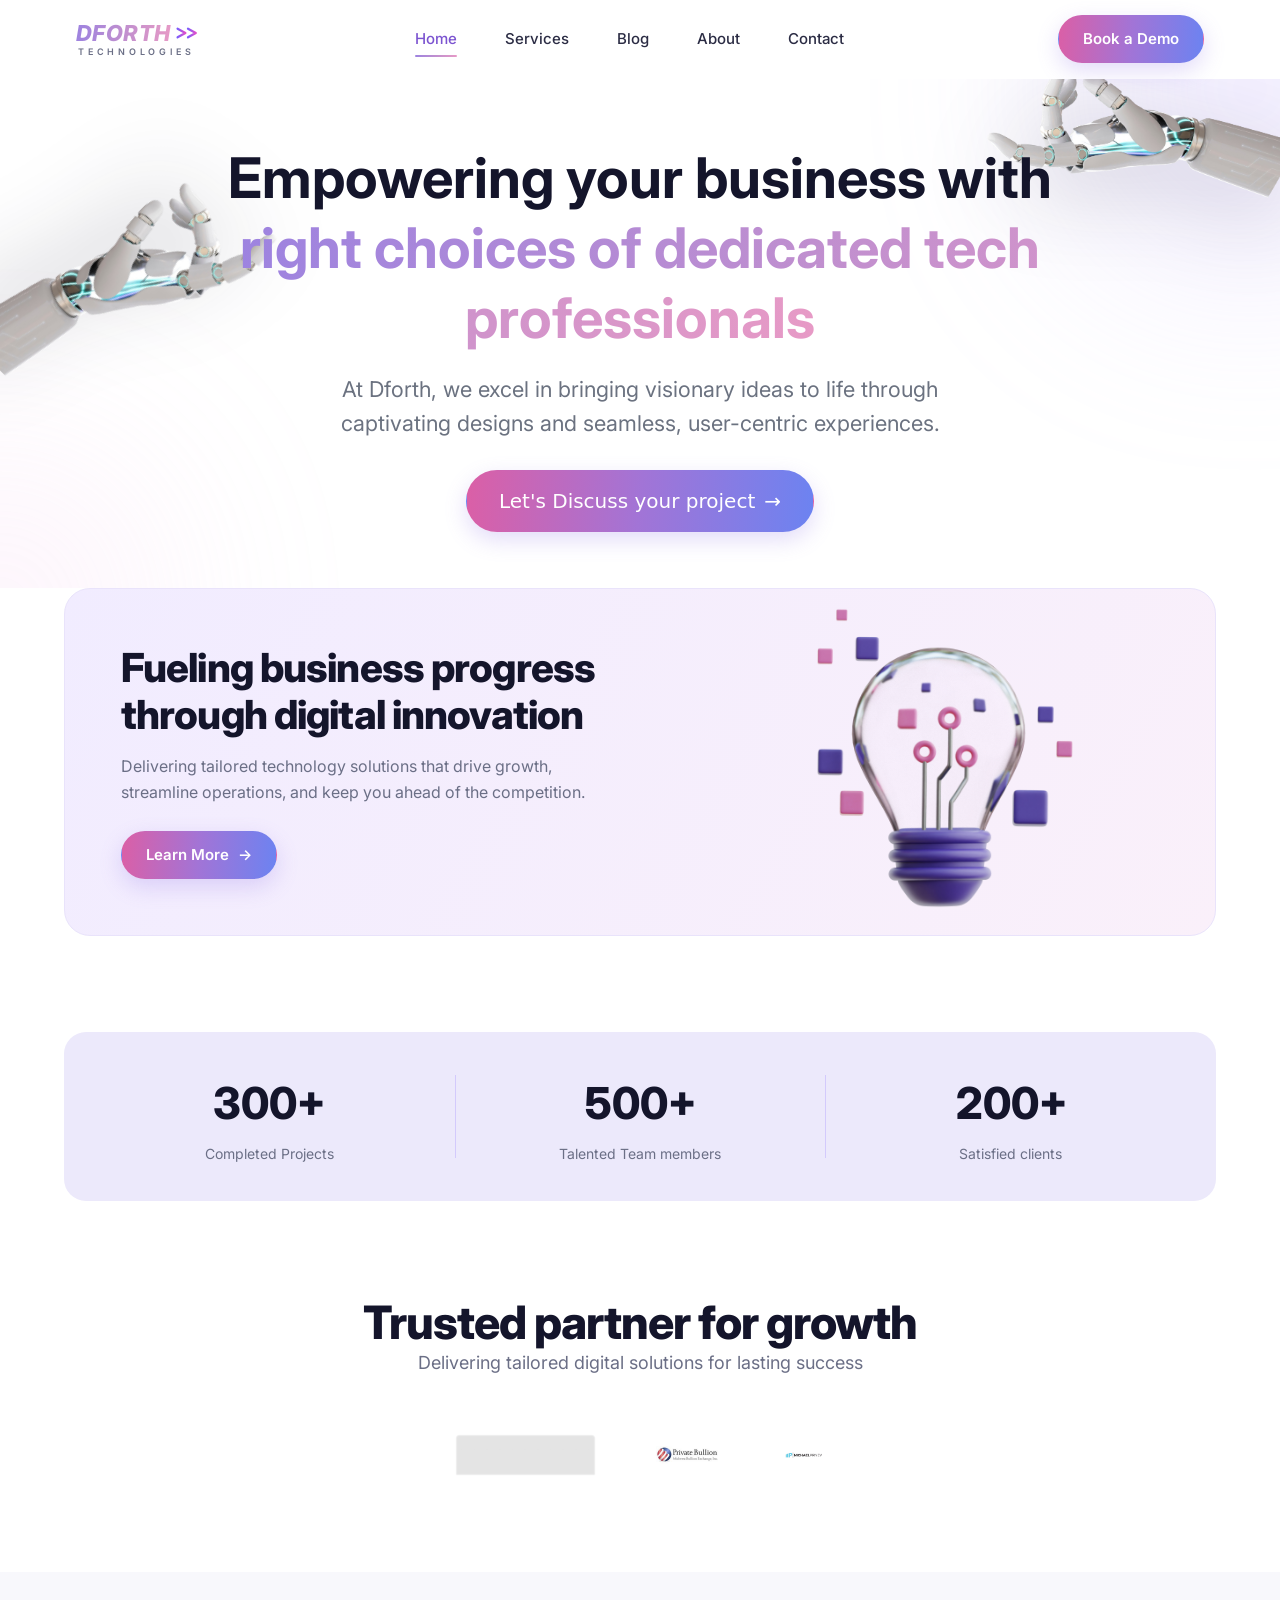
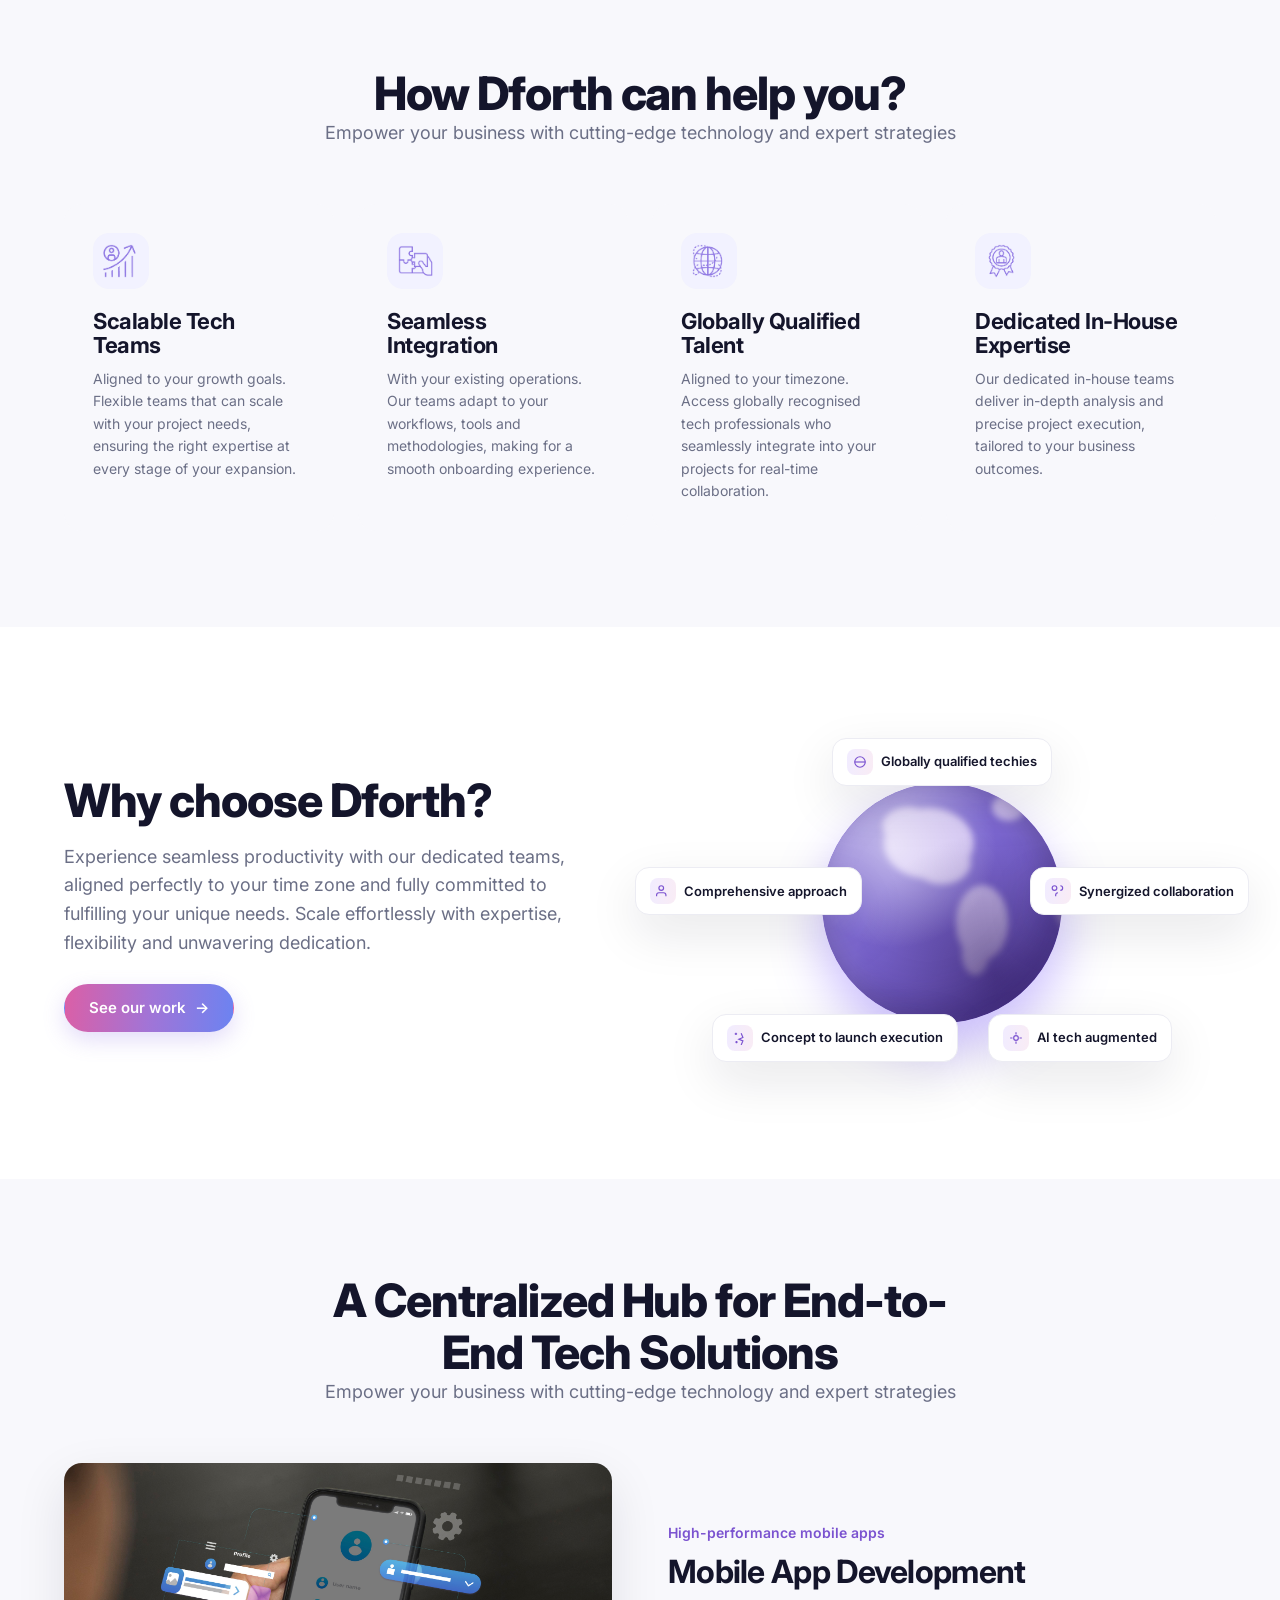
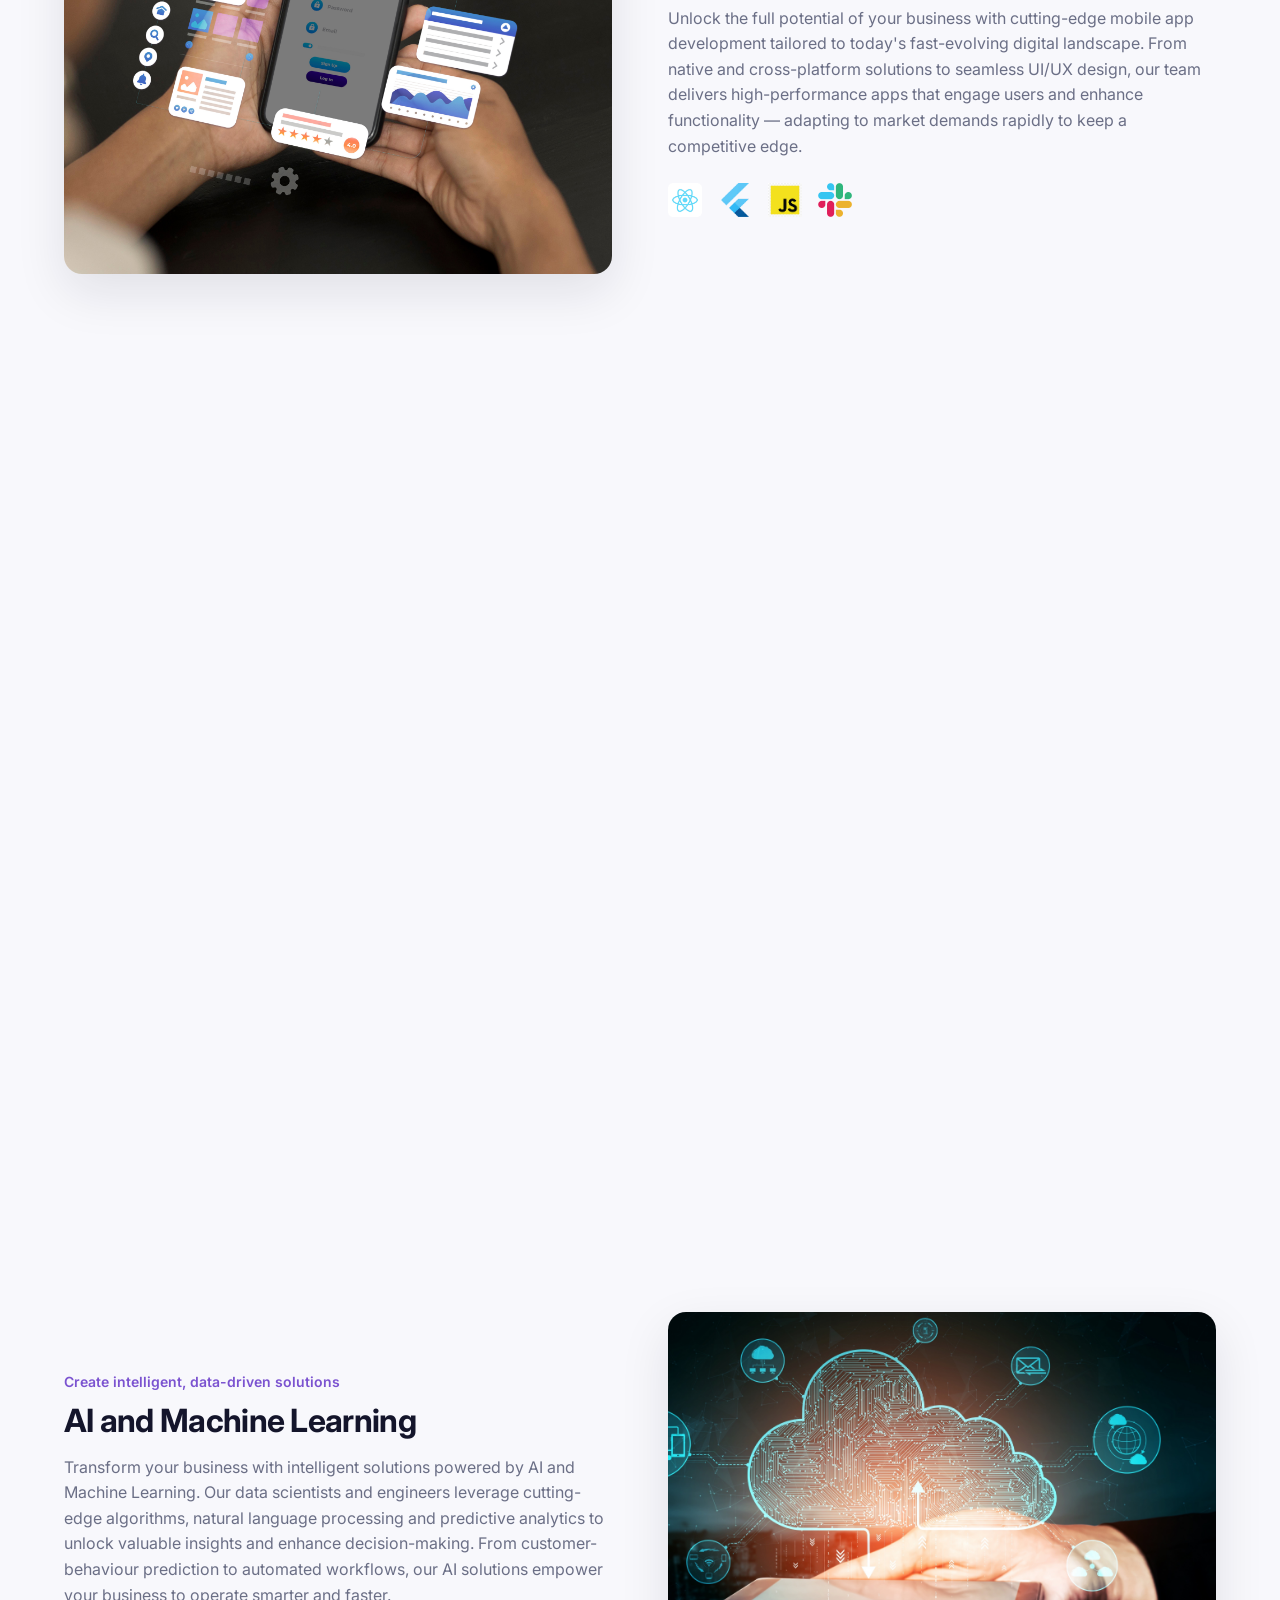
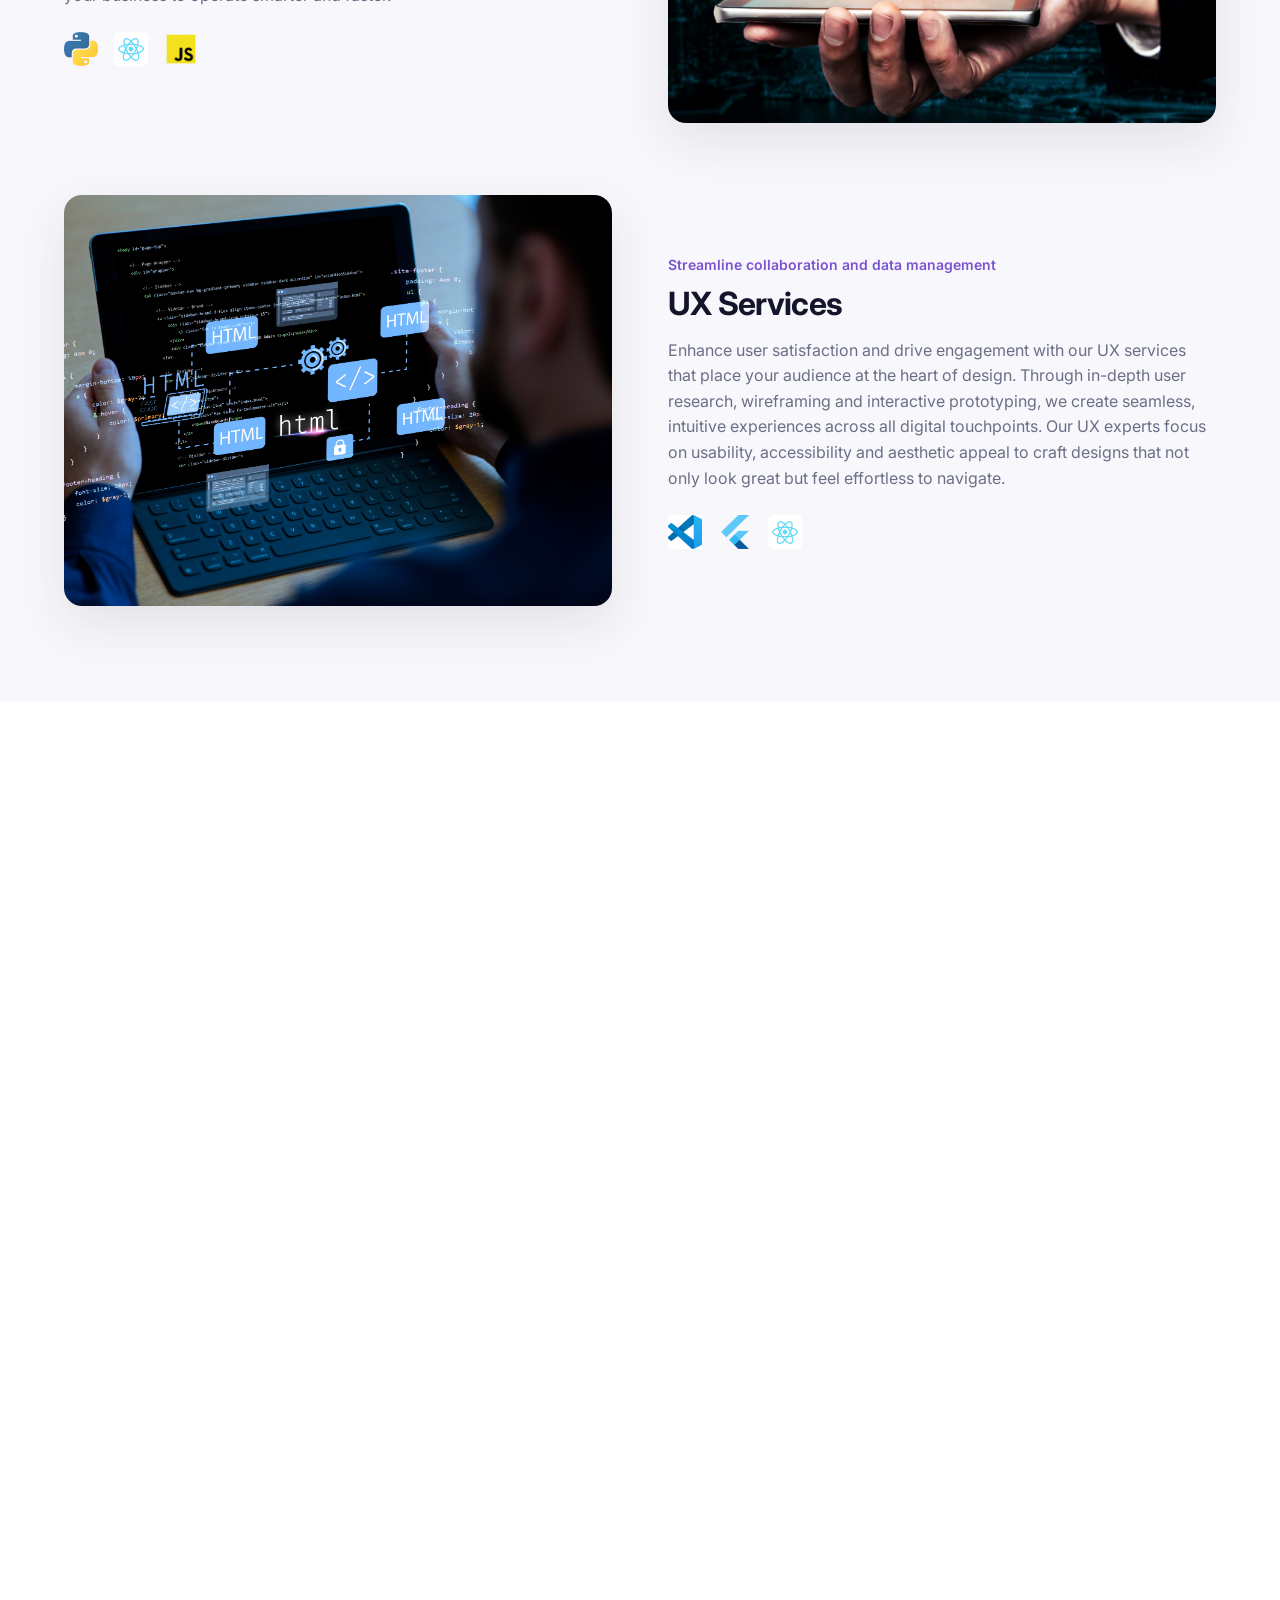
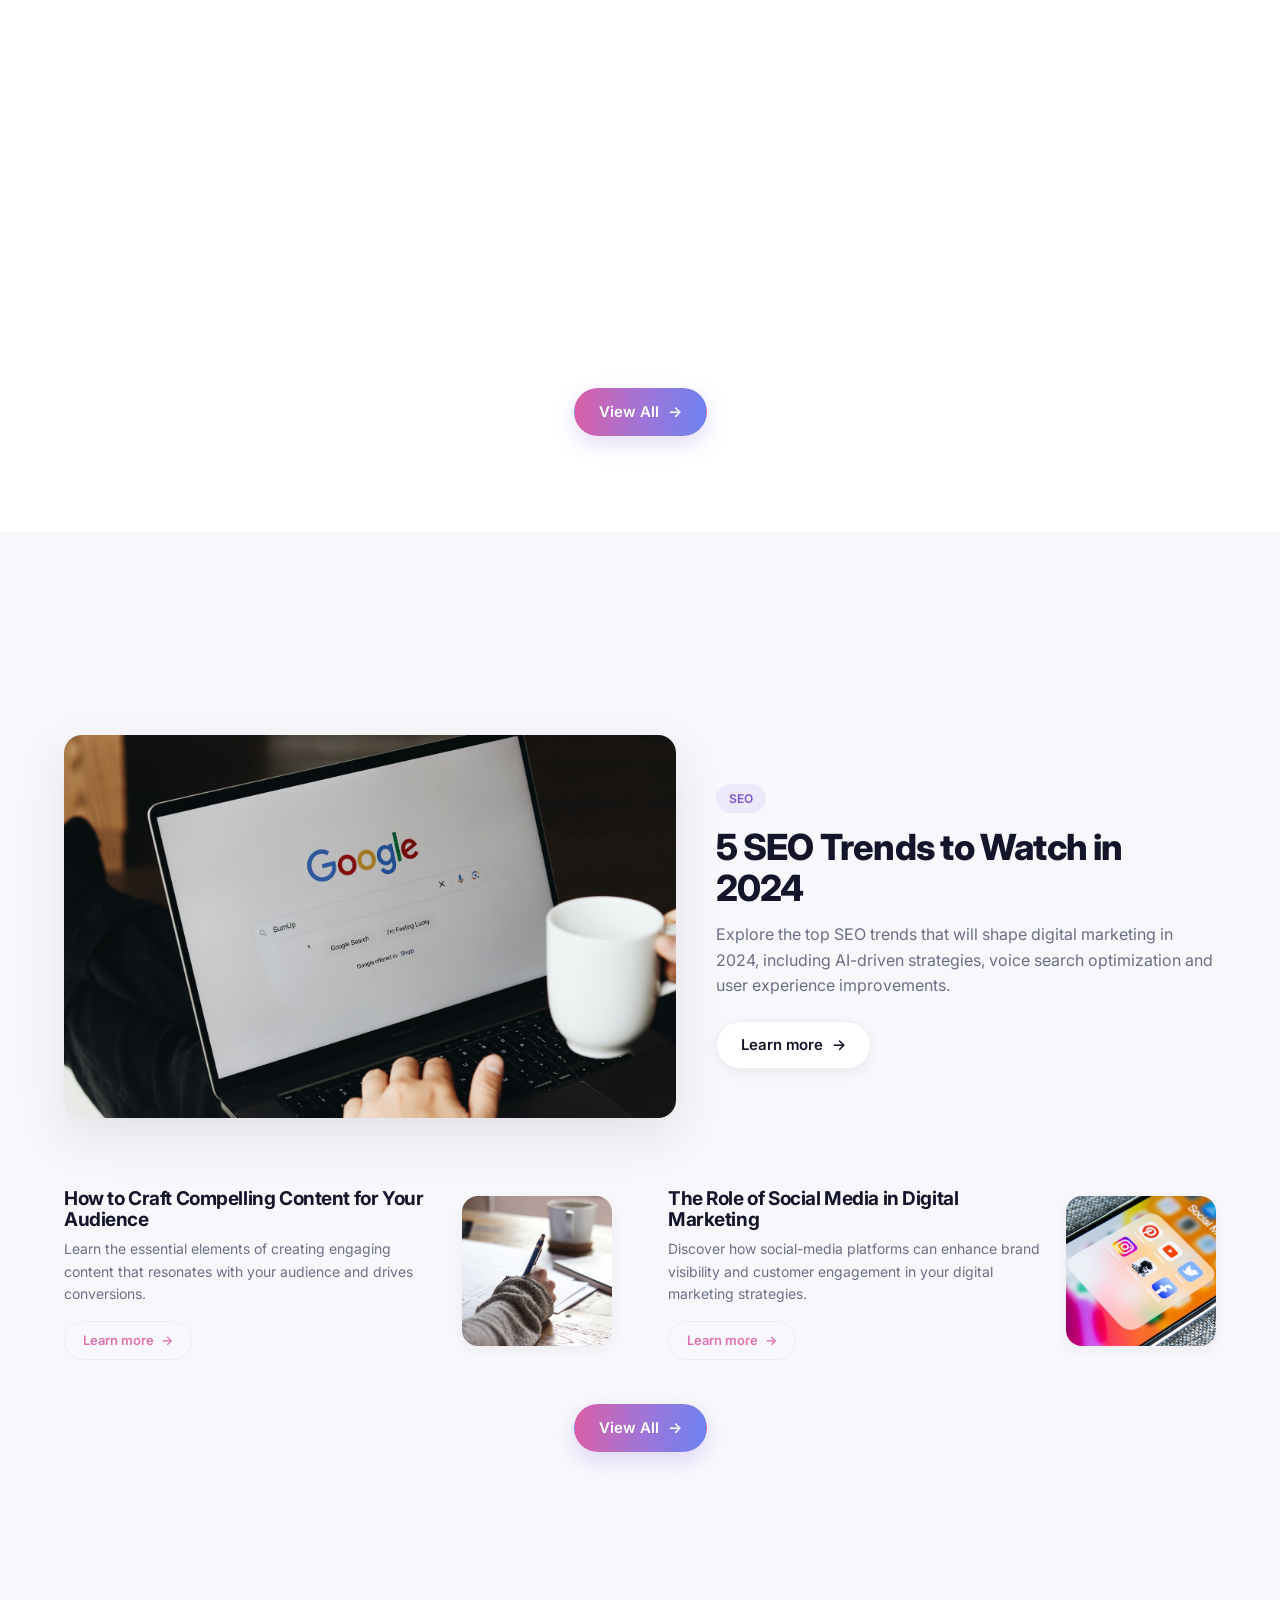
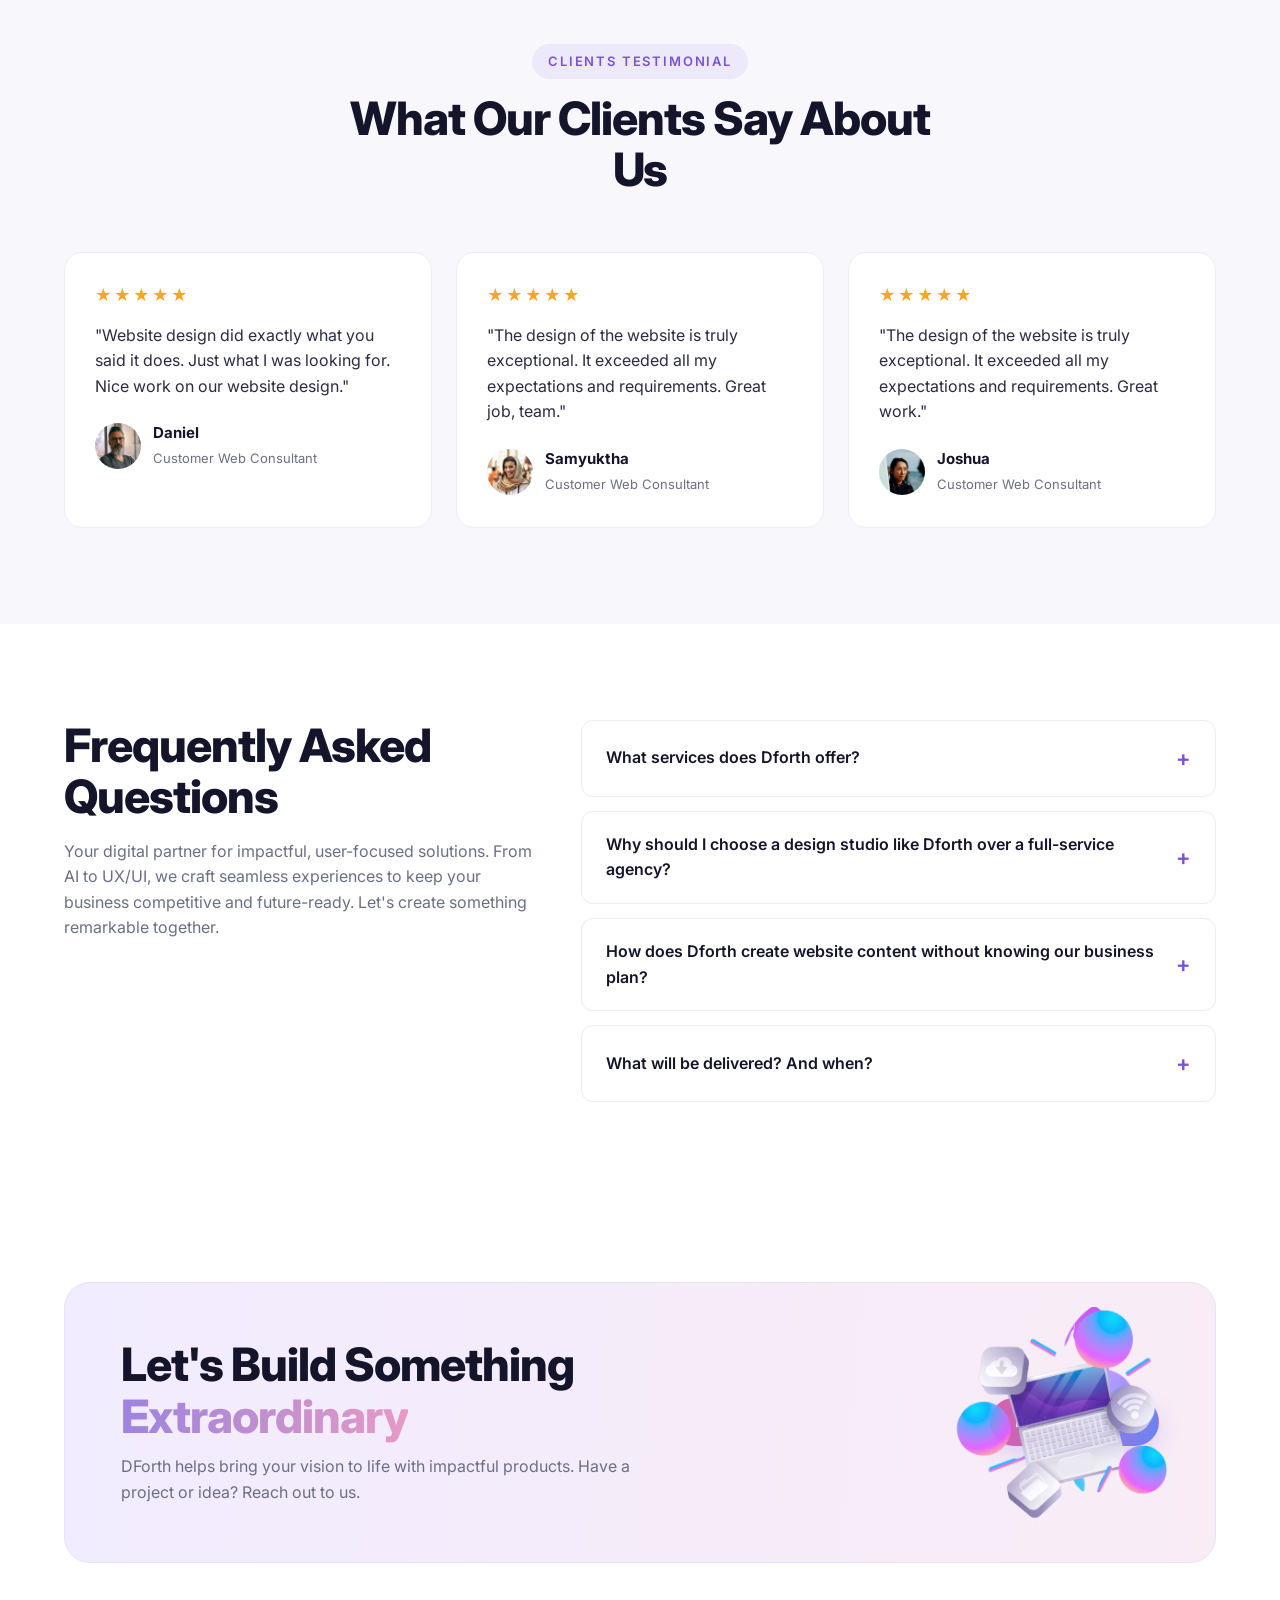
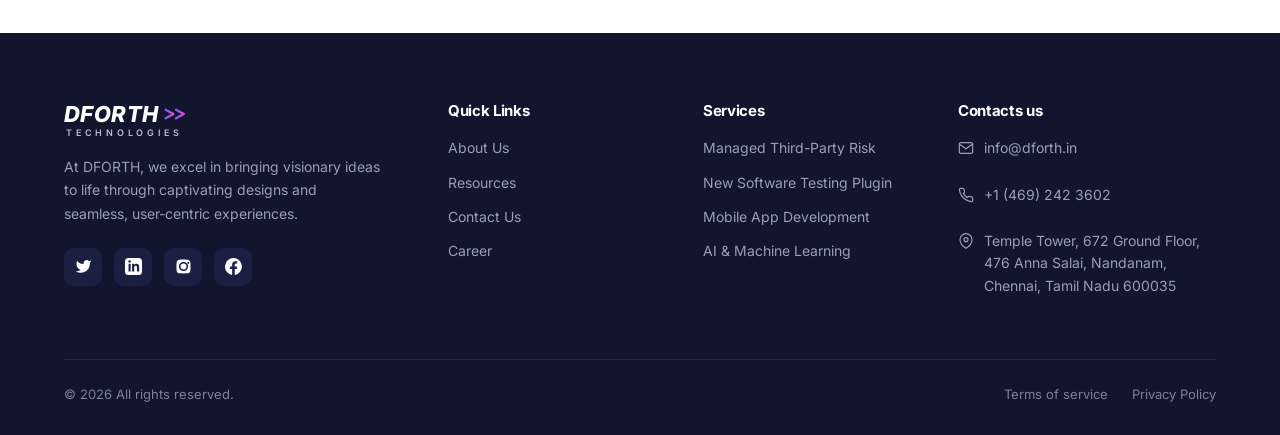
==== index.html @ a875fde3 "Add DForth marketing site (home, services, blog, blog detail, about, contact) Co-Authored-By: Claude" ====
<!DOCTYPE html>
<html lang="en">
<head>
  <meta charset="UTF-8" />
  <meta name="viewport" content="width=device-width, initial-scale=1.0" />
  <title>DFORTH Technologies — Dedicated Tech Professionals for Your Business</title>
  <meta name="description" content="DFORTH Technologies empowers your business with the right choices of dedicated tech professionals — scalable teams, mobile & web development, DevOps, AI/ML and UX services." />
  <link rel="preconnect" href="https://fonts.googleapis.com" />
  <link rel="preconnect" href="https://fonts.gstatic.com" crossorigin />
  <link href="https://fonts.googleapis.com/css2?family=Inter:ital,wght@0,400;0,500;0,600;0,700;0,800;0,900;1,700;1,800&display=swap" rel="stylesheet" />
  <link rel="stylesheet" href="assets/css/styles.css" />
</head>
<body>

  <!-- ===== NAV ===== -->
  <header class="nav">
    <div class="container nav__inner">
      <a href="index.html" class="logo logo--dark" aria-label="DFORTH Technologies home">
        <span class="logo__main"><span class="grad-text">DFORTH</span>
          <span class="logo__chev"><svg viewBox="0 0 30 16" fill="none" aria-hidden="true">
            <defs><linearGradient id="lgN" x1="0" y1="0" x2="1" y2="0"><stop offset="0" stop-color="#7c5cfc"/><stop offset="1" stop-color="#e14eca"/></linearGradient></defs>
            <path d="M3 3 L12 8 L3 13" stroke="url(#lgN)" stroke-width="2.6" stroke-linecap="round" stroke-linejoin="round"/>
            <path d="M15 3 L24 8 L15 13" stroke="url(#lgN)" stroke-width="2.6" stroke-linecap="round" stroke-linejoin="round"/>
          </svg></span>
        </span>
        <span class="logo__sub">Technologies</span>
      </a>
      <nav class="nav__links">
        <a href="index.html" class="active">Home</a>
        <a href="services.html">Services</a>
        <a href="blog.html">Blog</a>
        <a href="about.html">About</a>
        <a href="contact.html">Contact</a>
        <a href="contact.html" class="btn btn--grad">Book a Demo</a>
      </nav>
      <div class="nav__cta">
        <a href="contact.html" class="btn btn--grad">Book a Demo</a>
        <button class="nav__burger" aria-label="Toggle menu"><span></span></button>
      </div>
    </div>
  </header>

  <!-- ===== HERO ===== -->
  <section class="hero hero--center">
    <div class="hero__bg"><span class="hero__blob hero__blob--1"></span><span class="hero__blob hero__blob--2"></span></div>
    <div class="hero__hand hero__hand--l" aria-hidden="true">
      <img src="assets/img/hero-hand.png" alt="" />
    </div>
    <div class="hero__hand hero__hand--r" aria-hidden="true">
      <img src="assets/img/hero-hand-right.png" alt="" />
    </div>
    <div class="container">
      <div class="hero__inner reveal">
        <h1>Empowering your business with<br><span class="grad-text">right choices of dedicated tech professionals</span></h1>
        <p>At Dforth, we excel in bringing visionary ideas to life through captivating designs and seamless, user-centric experiences.</p>
        <a href="contact.html" class="btn btn--grad">Let's Discuss your project <span class="arrow">→</span></a>
      </div>
    </div>
  </section>

  <!-- ===== INNOVATION PROMO ===== -->
  <section class="section" style="padding-top:0">
    <div class="container">
      <div class="promo reveal">
        <div>
          <h2>Fueling business progress through digital innovation</h2>
          <p>Delivering tailored technology solutions that drive growth, streamline operations, and keep you ahead of the competition.</p>
          <a href="services.html" class="btn btn--grad">Learn More <span class="arrow">→</span></a>
        </div>
        <div class="promo__art" aria-hidden="true">
          <img src="assets/img/illus-lightbulb.png" alt="" width="660" height="660" />
        </div>
      </div>
    </div>
  </section>

  <!-- ===== STAT BAR ===== -->
  <section class="section" style="padding-top:0;padding-bottom:0">
    <div class="container">
      <div class="statbar reveal">
        <div><div class="num" data-count="300" data-suffix="+">0+</div><div class="lbl">Completed Projects</div></div>
        <div><div class="num" data-count="500" data-suffix="+">0+</div><div class="lbl">Talented Team members</div></div>
        <div><div class="num" data-count="200" data-suffix="+">0+</div><div class="lbl">Satisfied clients</div></div>
      </div>
    </div>
  </section>

  <!-- ===== TRUSTED PARTNER ===== -->
  <section class="section">
    <div class="container">
      <div class="section-head center reveal">
        <h2>Trusted partner for growth</h2>
        <p class="lead">Delivering tailored digital solutions for lasting success</p>
      </div>
      <div class="trust" style="border:none;padding:0">
        <div class="trust__row">
          <img src="assets/img/logo-jmg.png" alt="JMG Software" />
          <img src="assets/img/logo-private-bullion.png" alt="Private Bullion" />
          <img src="assets/img/logo-michael-priyev.png" alt="Michael Priyev" />
        </div>
      </div>
    </div>
  </section>

  <!-- ===== HOW DFORTH CAN HELP ===== -->
  <section class="section section--alt">
    <div class="container">
      <div class="section-head center reveal">
        <h2>How Dforth can help you?</h2>
        <p class="lead">Empower your business with cutting-edge technology and expert strategies</p>
      </div>
      <div class="cards cards--4">
        <article class="card card--soft reveal">
          <div class="card__ic card__ic--img"><img src="assets/img/help-scalable.png" alt="" /></div>
          <h3>Scalable Tech Teams</h3>
          <p>Aligned to your growth goals. Flexible teams that can scale with your project needs, ensuring the right expertise at every stage of your expansion.</p>
        </article>
        <article class="card card--soft reveal">
          <div class="card__ic card__ic--img"><img src="assets/img/help-integration.png" alt="" /></div>
          <h3>Seamless Integration</h3>
          <p>With your existing operations. Our teams adapt to your workflows, tools and methodologies, making for a smooth onboarding experience.</p>
        </article>
        <article class="card card--soft reveal">
          <div class="card__ic card__ic--img"><img src="assets/img/help-global.png" alt="" /></div>
          <h3>Globally Qualified Talent</h3>
          <p>Aligned to your timezone. Access globally recognised tech professionals who seamlessly integrate into your projects for real-time collaboration.</p>
        </article>
        <article class="card card--soft reveal">
          <div class="card__ic card__ic--img"><img src="assets/img/help-expertise.png" alt="" /></div>
          <h3>Dedicated In-House Expertise</h3>
          <p>Our dedicated in-house teams deliver in-depth analysis and precise project execution, tailored to your business outcomes.</p>
        </article>
      </div>
    </div>
  </section>

  <!-- ===== WHY CHOOSE DFORTH ===== -->
  <section class="section">
    <div class="container">
      <div class="why">
        <div class="reveal">
          <h2>Why choose Dforth?</h2>
          <p class="lead">Experience seamless productivity with our dedicated teams, aligned perfectly to your time zone and fully committed to fulfilling your unique needs. Scale effortlessly with expertise, flexibility and unwavering dedication.</p>
          <a href="contact.html" class="btn btn--grad">See our work <span class="arrow">→</span></a>
        </div>
        <div class="why__globe reveal">
          <div class="core"><span class="globe-sphere"></span></div>
          <div class="why__tag t1"><span class="dot"><svg viewBox="0 0 24 24" fill="none" stroke-width="2"><circle cx="12" cy="12" r="9"/><path d="M3 12h18"/></svg></span>Globally qualified techies</div>
          <div class="why__tag t2"><span class="dot"><svg viewBox="0 0 24 24" fill="none" stroke-width="2"><path d="M17 21v-2a4 4 0 0 0-4-4H5a4 4 0 0 0-4 4v2"/><circle cx="9" cy="7" r="4"/></svg></span>Comprehensive approach</div>
          <div class="why__tag t3"><span class="dot"><svg viewBox="0 0 24 24" fill="none" stroke-width="2"><path d="M16 3a4 4 0 0 1 0 8M8 21v-2a4 4 0 0 1 4-4"/><circle cx="6" cy="7" r="4"/></svg></span>Synergized collaboration</div>
          <div class="why__tag t4"><span class="dot"><svg viewBox="0 0 24 24" fill="none" stroke-width="2"><path d="M5 3v4M3 5h4M6 17v4M4 19h4"/><path d="M14 4l3 7-7 3 7 3-3 7"/></svg></span>Concept to launch execution</div>
          <div class="why__tag t5"><span class="dot"><svg viewBox="0 0 24 24" fill="none" stroke-width="2"><path d="M12 2v4M12 18v4M2 12h4M18 12h4"/><circle cx="12" cy="12" r="4"/></svg></span>AI tech augmented</div>
        </div>
      </div>
    </div>
  </section>

  <!-- ===== CENTRALIZED HUB / SERVICES ===== -->
  <section class="section section--alt">
    <div class="container">
      <div class="section-head center reveal">
        <h2>A Centralized Hub for End-to-End Tech Solutions</h2>
        <p class="lead">Empower your business with cutting-edge technology and expert strategies</p>
      </div>

      <!-- Mobile App Development -->
      <div class="frow reveal">
        <div class="frow__media"><img src="assets/img/svc-mobile.jpeg" alt="Mobile app development on a smartphone" /></div>
        <div>
          <span class="eyebrow-text">High-performance mobile apps</span>
          <h3>Mobile App Development</h3>
          <p>Unlock the full potential of your business with cutting-edge mobile app development tailored to today's fast-evolving digital landscape. From native and cross-platform solutions to seamless UI/UX design, our team delivers high-performance apps that engage users and enhance functionality — adapting to market demands rapidly to keep a competitive edge.</p>
          <div class="tech-icons"><img src="assets/img/tech-react.png" alt="React" /><img src="assets/img/tech-flutter.png" alt="Flutter" /><img src="assets/img/tech-js.png" alt="JavaScript" /><img src="assets/img/tech-slack.png" alt="Slack" /></div>
        </div>
      </div>

      <!-- DevOps -->
      <div class="frow frow--rev reveal">
        <div class="frow__media"><img src="assets/img/svc-devops.jpeg" alt="DevOps and cloud infrastructure" /></div>
        <div>
          <span class="eyebrow-text">Build responsive</span>
          <h3>DevOps</h3>
          <p>Accelerate your software lifecycle with DevOps solutions engineered for agility, automation and resilience. Our experts integrate continuous integration, continuous deployment (CI/CD) and infrastructure as code to streamline development pipelines and reduce time-to-market. By fostering a culture of collaboration and innovation, we help you minimise risks, optimise costs and boost productivity.</p>
          <div class="tech-icons"><img src="assets/img/tech-python.png" alt="Python" /><img src="assets/img/tech-intellij.png" alt="IntelliJ IDEA" /><img src="assets/img/tech-vscode.png" alt="VS Code" /><img src="assets/img/tech-slack.png" alt="Slack" /></div>
        </div>
      </div>

      <!-- Website Development -->
      <div class="frow reveal">
        <div class="frow__media"><img src="assets/img/svc-website.jpeg" alt="Website development on a laptop" /></div>
        <div>
          <span class="eyebrow-text">Dynamic, SEO-focused websites</span>
          <h3>Website Development</h3>
          <p>Bring your brand to life online with dynamic website development that combines performance, aesthetics and SEO-focused architecture. Our full-stack developers create responsive, secure and high-speed websites that engage users across devices and drive measurable results. With expertise in modern frameworks and CMS platforms, we deliver solutions tailored to your unique business needs.</p>
          <div class="tech-icons"><img src="assets/img/tech-html.png" alt="HTML5" /><img src="assets/img/tech-css.png" alt="CSS3" /><img src="assets/img/tech-js.png" alt="JavaScript" /><img src="assets/img/tech-vscode.png" alt="VS Code" /></div>
        </div>
      </div>

      <!-- AI and Machine Learning -->
      <div class="frow frow--rev reveal">
        <div class="frow__media"><img src="assets/img/svc-ai.jpeg" alt="AI and machine learning" /></div>
        <div>
          <span class="eyebrow-text">Create intelligent, data-driven solutions</span>
          <h3>AI and Machine Learning</h3>
          <p>Transform your business with intelligent solutions powered by AI and Machine Learning. Our data scientists and engineers leverage cutting-edge algorithms, natural language processing and predictive analytics to unlock valuable insights and enhance decision-making. From customer-behaviour prediction to automated workflows, our AI solutions empower your business to operate smarter and faster.</p>
          <div class="tech-icons"><img src="assets/img/tech-python.png" alt="Python" /><img src="assets/img/tech-react.png" alt="React" /><img src="assets/img/tech-js.png" alt="JavaScript" /></div>
        </div>
      </div>

      <!-- UX Services -->
      <div class="frow reveal">
        <div class="frow__media"><img src="assets/img/svc-ux.jpeg" alt="UX design and prototyping" /></div>
        <div>
          <span class="eyebrow-text">Streamline collaboration and data management</span>
          <h3>UX Services</h3>
          <p>Enhance user satisfaction and drive engagement with our UX services that place your audience at the heart of design. Through in-depth user research, wireframing and interactive prototyping, we create seamless, intuitive experiences across all digital touchpoints. Our UX experts focus on usability, accessibility and aesthetic appeal to craft designs that not only look great but feel effortless to navigate.</p>
          <div class="tech-icons"><img src="assets/img/tech-vscode.png" alt="VS Code" /><img src="assets/img/tech-flutter.png" alt="Flutter" /><img src="assets/img/tech-react.png" alt="React" /></div>
        </div>
      </div>
    </div>
  </section>

  <!-- ===== CREATE A TEAM PROMO ===== -->
  <section class="section" style="padding-top:0">
    <div class="container">
      <div class="promo reveal">
        <div>
          <h2>Create a software development team with us.</h2>
          <p>Let Dforth's talent bring your ideas to life, with a commitment to excellence that spans the globe. Contact us today to see how we can help drive your success.</p>
          <a href="contact.html" class="btn btn--grad">Get a quote <span class="arrow">→</span></a>
        </div>
        <div class="promo__boxes">
          <div class="promo__box">
            <div class="ic"><svg viewBox="0 0 24 24" fill="none" stroke-width="1.8"><path d="M13 2L3 14h7l-1 8 10-12h-7z"/></svg></div>
            <strong>Boost Efficiency</strong>
            <span>Assignments typically take 10–15 weeks, causing significant business delays.</span>
          </div>
          <div class="promo__box">
            <div class="ic"><svg viewBox="0 0 24 24" fill="none" stroke-width="1.8"><circle cx="12" cy="12" r="3"/><path d="M19 12a7 7 0 0 0-.1-1l2-1.6-2-3.4-2.4 1a7 7 0 0 0-1.7-1l-.4-2.5H10.6l-.4 2.5a7 7 0 0 0-1.7 1l-2.4-1-2 3.4 2 1.6a7 7 0 0 0 0 2l-2 1.6 2 3.4 2.4-1a7 7 0 0 0 1.7 1l.4 2.5h3.8l.4-2.5a7 7 0 0 0 1.7-1l2.4 1 2-3.4-2-1.6a7 7 0 0 0 .1-1z"/></svg></div>
            <strong>Customise Solutions</strong>
            <span>Tailor services to meet your unique business needs for maximum impact.</span>
          </div>
        </div>
      </div>
    </div>
  </section>

  <!-- ===== CASE STUDIES ===== -->
  <section class="section">
    <div class="container">
      <div class="section-head center reveal">
        <h2>Dforth Case Studies</h2>
        <p class="lead">We've worked with various creative agencies for over a decade. Here's a glance at some of our past clients and the projects we've delivered.</p>
      </div>
      <div class="case-grid">
        <article class="case reveal">
          <div class="case__media"><span class="tag">E-Commerce Platform</span><img src="assets/img/case-nike.jpeg" alt="Nike Fashion website" /></div>
          <div class="case__body"><h3>Nike Fashion — Website</h3><p>A conversion-focused storefront with a refined product experience and seamless secure checkout.</p></div>
        </article>
        <article class="case reveal">
          <div class="case__media"><span class="tag">Mobile Application</span><img src="assets/img/case-travel.jpeg" alt="Travel app" /></div>
          <div class="case__body"><h3>Travel App</h3><p>A native-grade travel companion app with smooth booking flows and delightful interactions.</p></div>
        </article>
        <article class="case reveal">
          <div class="case__media"><span class="tag">Software Development</span><img src="assets/img/case-analytics.jpeg" alt="Analytics dashboard" /></div>
          <div class="case__body"><h3>Analytics Dashboard</h3><p>A real-time analytics platform turning complex data into clear, actionable insights.</p></div>
        </article>
      </div>
      <div class="center-actions"><a href="services.html" class="btn btn--grad">View All <span class="arrow">→</span></a></div>
    </div>
  </section>

  <!-- ===== ARTICLES & RESOURCES ===== -->
  <section class="section section--alt">
    <div class="container">
      <div class="section-head reveal"><h2>Articles &amp; Resources</h2></div>
      <div class="blog-feature reveal">
        <div class="blog-feature__media"><img src="assets/img/blog-seo.jpeg" alt="SEO trends" /></div>
        <div>
          <span class="tag">SEO</span>
          <h2>5 SEO Trends to Watch in 2024</h2>
          <p>Explore the top SEO trends that will shape digital marketing in 2024, including AI-driven strategies, voice search optimization and user experience improvements.</p>
          <a href="blog-detail.html" class="btn btn--ghost">Learn more <span class="arrow">→</span></a>
        </div>
      </div>
      <div class="bgrid">
        <article class="bcard reveal">
          <div class="bcard__body">
            <h3>How to Craft Compelling Content for Your Audience</h3>
            <p>Learn the essential elements of creating engaging content that resonates with your audience and drives conversions.</p>
            <a href="blog-detail.html" class="read-pill">Learn more <span class="arrow">→</span></a>
          </div>
          <a href="blog-detail.html" class="bcard__media"><img src="assets/img/blog-content.jpeg" alt="Compelling content" /></a>
        </article>
        <article class="bcard reveal">
          <div class="bcard__body">
            <h3>The Role of Social Media in Digital Marketing</h3>
            <p>Discover how social-media platforms can enhance brand visibility and customer engagement in your digital marketing strategies.</p>
            <a href="blog-detail.html" class="read-pill">Learn more <span class="arrow">→</span></a>
          </div>
          <a href="blog-detail.html" class="bcard__media"><img src="assets/img/blog-social.jpeg" alt="Social media marketing" /></a>
        </article>
      </div>
      <div class="center-actions"><a href="blog.html" class="btn btn--grad">View All <span class="arrow">→</span></a></div>
    </div>
  </section>

  <!-- ===== TESTIMONIALS ===== -->
  <section class="section testi">
    <div class="container">
      <div class="section-head center reveal">
        <span class="eyebrow testi__badge">Clients testimonial</span>
        <h2>What Our Clients Say About Us</h2>
      </div>
      <div class="quotes">
        <figure class="quote reveal"><div class="quote__stars">★★★★★</div><p>"Website design did exactly what you said it does. Just what I was looking for. Nice work on our website design."</p><figcaption class="quote__who"><span class="quote__av"><img src="assets/img/avatar-2.jpeg" alt="Daniel" /></span><div><strong>Daniel</strong><span>Customer Web Consultant</span></div></figcaption></figure>
        <figure class="quote reveal"><div class="quote__stars">★★★★★</div><p>"The design of the website is truly exceptional. It exceeded all my expectations and requirements. Great job, team."</p><figcaption class="quote__who"><span class="quote__av"><img src="assets/img/avatar-1.jpeg" alt="Samyuktha" /></span><div><strong>Samyuktha</strong><span>Customer Web Consultant</span></div></figcaption></figure>
        <figure class="quote reveal"><div class="quote__stars">★★★★★</div><p>"The design of the website is truly exceptional. It exceeded all my expectations and requirements. Great work."</p><figcaption class="quote__who"><span class="quote__av"><img src="assets/img/avatar-3.jpeg" alt="Joshua" /></span><div><strong>Joshua</strong><span>Customer Web Consultant</span></div></figcaption></figure>
      </div>
    </div>
  </section>

  <!-- ===== FAQ ===== -->
  <section class="section">
    <div class="container">
      <div class="faq-split">
        <div class="faq-split__intro reveal">
          <h2>Frequently Asked Questions</h2>
          <p>Your digital partner for impactful, user-focused solutions. From AI to UX/UI, we craft seamless experiences to keep your business competitive and future-ready. Let's create something remarkable together.</p>
        </div>
        <div class="faq reveal">
          <div class="faq__item">
            <button class="faq__q">What services does Dforth offer? <span class="pm">+</span></button>
            <div class="faq__a"><p>We provide end-to-end technology services — dedicated tech teams, mobile and web development, DevOps, AI/ML solutions and UX design — tailored to your business goals.</p></div>
          </div>
          <div class="faq__item">
            <button class="faq__q">Why should I choose a design studio like Dforth over a full-service agency? <span class="pm">+</span></button>
            <div class="faq__a"><p>Our focused, senior teams move faster and more flexibly than large agencies, while integrating seamlessly with your existing operations and timezone.</p></div>
          </div>
          <div class="faq__item">
            <button class="faq__q">How does Dforth create website content without knowing our business plan? <span class="pm">+</span></button>
            <div class="faq__a"><p>We begin every engagement with a discovery phase — understanding your goals, users and market — so everything we build is grounded in your strategy.</p></div>
          </div>
          <div class="faq__item">
            <button class="faq__q">What will be delivered? And when? <span class="pm">+</span></button>
            <div class="faq__a"><p>You'll receive clear milestones, regular demos and a defined delivery timeline agreed up front, so you always know what's coming and when.</p></div>
          </div>
        </div>
      </div>
    </div>
  </section>

  <!-- ===== CTA ===== -->
  <section class="cta-band">
    <div class="container">
      <div class="cta-band__box reveal">
        <div>
          <h2>Let's Build Something <span class="grad-text">Extraordinary</span></h2>
          <p>DForth helps bring your vision to life with impactful products. Have a project or idea? Reach out to us.</p>
        </div>
        <a href="contact.html" class="btn btn--grad">Book a Demo <span class="arrow">→</span></a>
        <div class="cta-band__art">
          <img src="assets/img/illus-laptop.png" alt="" />
        </div>
      </div>
    </div>
  </section>

  <!-- ===== FOOTER ===== -->
  <footer class="footer">
    <div class="container">
      <div class="footer__grid">
        <div class="footer__about">
          <a href="index.html" class="logo logo--light" aria-label="DFORTH Technologies home">
            <span class="logo__main">DFORTH
              <span class="logo__chev"><svg viewBox="0 0 30 16" fill="none" aria-hidden="true">
                <defs><linearGradient id="lgF" x1="0" y1="0" x2="1" y2="0"><stop offset="0" stop-color="#7c5cfc"/><stop offset="1" stop-color="#e14eca"/></linearGradient></defs>
                <path d="M3 3 L12 8 L3 13" stroke="url(#lgF)" stroke-width="2.6" stroke-linecap="round" stroke-linejoin="round"/>
                <path d="M15 3 L24 8 L15 13" stroke="url(#lgF)" stroke-width="2.6" stroke-linecap="round" stroke-linejoin="round"/>
              </svg></span>
            </span>
            <span class="logo__sub">Technologies</span>
          </a>
          <p>At DFORTH, we excel in bringing visionary ideas to life through captivating designs and seamless, user-centric experiences.</p>
          <div class="socials">
            <a href="#" aria-label="Twitter"><svg viewBox="0 0 24 24"><path d="M23 3a10.9 10.9 0 0 1-3.14 1.53 4.48 4.48 0 0 0-7.86 3v1A10.66 10.66 0 0 1 3 4s-4 9 5 13a11.64 11.64 0 0 1-7 2c9 5 20 0 20-11.5a4.5 4.5 0 0 0-.08-.83A7.72 7.72 0 0 0 23 3z"/></svg></a>
            <a href="#" aria-label="LinkedIn"><svg viewBox="0 0 24 24"><path d="M19 0h-14a5 5 0 0 0-5 5v14a5 5 0 0 0 5 5h14a5 5 0 0 0 5-5v-14a5 5 0 0 0-5-5zM8 19H5V8h3zM6.5 6.7a1.8 1.8 0 1 1 0-3.6 1.8 1.8 0 0 1 0 3.6zM20 19h-3v-5.6c0-3.4-4-3.1-4 0V19h-3V8h3v1.8c1.4-2.6 7-2.8 7 2.5z"/></svg></a>
            <a href="#" aria-label="Instagram"><svg viewBox="0 0 24 24"><path d="M12 2.2c3.2 0 3.6 0 4.9.1 3.3.1 4.8 1.7 4.9 4.9.1 1.3.1 1.6.1 4.8s0 3.5-.1 4.8c-.1 3.2-1.6 4.8-4.9 4.9-1.3.1-1.6.1-4.9.1s-3.6 0-4.9-.1c-3.3-.2-4.8-1.7-4.9-4.9-.1-1.3-.1-1.6-.1-4.8s0-3.5.1-4.8C2.3 4 3.8 2.4 7.1 2.3 8.4 2.2 8.8 2.2 12 2.2zm0 3.3a6.5 6.5 0 1 0 0 13 6.5 6.5 0 0 0 0-13zm0 10.7a4.2 4.2 0 1 1 0-8.4 4.2 4.2 0 0 1 0 8.4zm6.8-10.9a1.5 1.5 0 1 0 0 3 1.5 1.5 0 0 0 0-3z"/></svg></a>
            <a href="#" aria-label="Facebook"><svg viewBox="0 0 24 24"><path d="M24 12a12 12 0 1 0-13.9 11.9v-8.4H7v-3.5h3.1V9.4c0-3 1.8-4.7 4.5-4.7 1.3 0 2.7.2 2.7.2v3h-1.5c-1.5 0-2 .9-2 1.9v2.2h3.4l-.5 3.5h-2.9v8.4A12 12 0 0 0 24 12z"/></svg></a>
          </div>
        </div>
        <div class="footer__col">
          <h4>Quick Links</h4>
          <a href="about.html">About Us</a>
          <a href="blog.html">Resources</a>
          <a href="contact.html">Contact Us</a>
          <a href="contact.html">Career</a>
        </div>
        <div class="footer__col">
          <h4>Services</h4>
          <a href="services.html">Managed Third-Party Risk</a>
          <a href="services.html">New Software Testing Plugin</a>
          <a href="services.html">Mobile App Development</a>
          <a href="services.html">AI &amp; Machine Learning</a>
        </div>
        <div class="footer__col footer__contact">
          <h4>Contacts us</h4>
          <ul>
            <li><svg viewBox="0 0 24 24" fill="none" stroke-width="1.8"><rect x="2" y="4" width="20" height="16" rx="2"/><path d="M22 6l-10 7L2 6"/></svg><span><a href="mailto:info@dforth.in">info@dforth.in</a></span></li>
            <li><svg viewBox="0 0 24 24" fill="none" stroke-width="1.8"><path d="M22 16.92v3a2 2 0 0 1-2.18 2 19.8 19.8 0 0 1-8.63-3.07 19.5 19.5 0 0 1-6-6 19.8 19.8 0 0 1-3.07-8.67A2 2 0 0 1 4.11 2h3a2 2 0 0 1 2 1.72c.13.96.36 1.9.7 2.81a2 2 0 0 1-.45 2.11L8.09 9.91a16 16 0 0 0 6 6l1.27-1.27a2 2 0 0 1 2.11-.45c.9.34 1.85.57 2.81.7A2 2 0 0 1 22 16.92z"/></svg><span><a href="tel:+914692423602">+1 (469) 242 3602</a></span></li>
            <li><svg viewBox="0 0 24 24" fill="none" stroke-width="1.8"><path d="M21 10c0 7-9 13-9 13s-9-6-9-13a9 9 0 0 1 18 0z"/><circle cx="12" cy="10" r="3"/></svg><span>Temple Tower, 672 Ground Floor, 476 Anna Salai, Nandanam, Chennai, Tamil Nadu 600035</span></li>
          </ul>
        </div>
      </div>
      <div class="footer__bottom">
        <span>© <span data-year>2024</span> All rights reserved.</span>
        <div class="footer__legal"><a href="#">Terms of service</a><a href="#">Privacy Policy</a></div>
      </div>
    </div>
  </footer>

  <script src="assets/js/main.js"></script>
</body>
</html>
---- assets/css/styles.css ----
/* ============================================================
   DFORTH Technologies — Design System
   ============================================================ */

:root {
  /* Brand */
  --violet: #8a63d8;
  --violet-deep: #7b53d0;
  --magenta: #d24bc0;
  --pink: #e070b2;
  /* Text / logo gradient — purple → pink (per mocks) */
  --grad: linear-gradient(95deg, #9d83e0 0%, #c08fcf 50%, #e79ac6 100%);
  /* Button gradient — pink → blue (per mocks) */
  --grad-btn: linear-gradient(95deg, #db5fa6 0%, #a274d6 50%, #6c83f1 100%);
  --grad-soft: linear-gradient(95deg, #f1ecff 0%, #f9ecf5 100%);

  /* Neutrals */
  --ink: #14152b;
  --ink-soft: #2b2c44;
  --muted: #6b6f86;
  --line: #ececf3;
  --bg: #ffffff;
  --bg-alt: #f8f8fc;
  --lavender: #ece9fb;
  --navy: #11152e;
  --navy-soft: #1b2042;

  /* Type — single neutral grotesque (Inter) throughout, per mocks */
  --font-body: "Inter", system-ui, -apple-system, "Segoe UI", Roboto, sans-serif;
  --font-display: var(--font-body);

  /* Layout */
  --container: 1200px;
  --radius: 18px;
  --radius-sm: 12px;
  --shadow-sm: 0 4px 14px rgba(20, 21, 43, 0.06);
  --shadow-md: 0 18px 50px rgba(20, 21, 43, 0.10);
  --shadow-glow: 0 18px 46px rgba(140, 110, 230, 0.32);
}

/* ---------- Reset ---------- */
*, *::before, *::after { box-sizing: border-box; }
* { margin: 0; padding: 0; }
html { scroll-behavior: smooth; -webkit-text-size-adjust: 100%; }
body {
  font-family: var(--font-body);
  color: var(--ink);
  background: var(--bg);
  line-height: 1.6;
  font-size: 16px;
  -webkit-font-smoothing: antialiased;
  text-rendering: optimizeLegibility;
  overflow-x: hidden;
}
img { max-width: 100%; display: block; }
a { color: inherit; text-decoration: none; }
ul { list-style: none; }
button, input, textarea, select { font: inherit; color: inherit; }

/* ---------- Helpers ---------- */
.container { width: 100%; max-width: var(--container); margin-inline: auto; padding-inline: 24px; }
.grad-text {
  background: var(--grad);
  -webkit-background-clip: text;
  background-clip: text;
  color: transparent;
}
.eyebrow {
  display: inline-flex; align-items: center; gap: 8px;
  font-size: 13px; font-weight: 600; letter-spacing: .14em;
  text-transform: uppercase; color: var(--violet-deep);
  background: var(--lavender); padding: 7px 16px; border-radius: 999px;
}
.section { padding: 96px 0; }
.section--alt { background: var(--bg-alt); }
.section-head { max-width: 640px; margin-bottom: 56px; }
.section-head.center { margin-inline: auto; text-align: center; }
h1, h2, h3, h4 { font-family: var(--font-display); font-weight: 800; line-height: 1.12; letter-spacing: -0.022em; color: var(--ink); }
h2 { font-size: clamp(30px, 4vw, 46px); }
h3 { font-size: 22px; font-weight: 700; }
h4 { font-weight: 700; }
.lead { color: var(--muted); font-size: 18px; }

/* ---------- Buttons ---------- */
.btn {
  display: inline-flex; align-items: center; justify-content: center; gap: 9px;
  font-weight: 600; font-size: 15px; padding: 11px 24px; border-radius: 999px;
  border: 1px solid transparent; cursor: pointer; transition: .25s ease;
  white-space: nowrap;
}
.btn--grad { background: var(--grad-btn); color: #fff; box-shadow: 0 8px 22px rgba(140,110,230,.24); }
.btn--grad:hover { transform: translateY(-2px); box-shadow: 0 16px 38px rgba(140,110,230,.34); }
.btn--ghost { background: #fff; color: var(--ink); border-color: var(--line); box-shadow: var(--shadow-sm); }
.btn--ghost:hover { border-color: var(--violet); color: var(--violet-deep); transform: translateY(-2px); }
.btn--light { background: #fff; color: var(--violet-deep); }
.btn--light:hover { transform: translateY(-2px); box-shadow: 0 16px 40px rgba(0,0,0,.2); }
.btn .arrow { transition: transform .25s ease; }
.btn:hover .arrow { transform: translateX(4px); }

/* ---------- Logo ---------- */
.logo { display: inline-flex; flex-direction: column; line-height: 1; }
.logo__main {
  font-family: var(--font-display); font-weight: 800; font-style: italic;
  font-size: 22px; letter-spacing: .02em; display: inline-flex; align-items: center; gap: 4px;
}
.logo__chev { display: inline-flex; }
.logo__chev svg { width: 26px; height: 16px; }
.logo__sub {
  font-size: 9px; letter-spacing: .42em; font-weight: 600;
  text-transform: uppercase; margin-top: 3px; padding-left: 2px;
}
.logo--dark .logo__main { color: var(--ink); }
.logo--dark .logo__sub { color: var(--muted); }
.logo--light .logo__main { color: #fff; }
.logo--light .logo__sub { color: #b9bcd6; }

/* ============================================================
   Navbar
   ============================================================ */
.nav {
  position: sticky; top: 0; z-index: 50;
  background: rgba(255,255,255,.82);
  backdrop-filter: saturate(160%) blur(14px);
  border-bottom: 1px solid transparent; transition: .3s ease;
}
.nav.scrolled { border-bottom-color: var(--line); box-shadow: 0 6px 24px rgba(20,21,43,.05); }
.nav__inner { display: flex; align-items: center; justify-content: space-between; height: 78px; padding-inline: 36px; }
.nav__links { display: flex; align-items: center; gap: 48px; }
.nav__links a { font-weight: 500; font-size: 15px; color: var(--ink-soft); position: relative; transition: color .2s; }
.nav__links .btn { display: none; }
.nav__links a::after {
  content: ""; position: absolute; left: 0; bottom: -6px; height: 2px; width: 0;
  background: var(--grad); border-radius: 2px; transition: width .25s ease;
}
.nav__links a:hover, .nav__links a.active { color: var(--violet-deep); }
.nav__links a:hover::after, .nav__links a.active::after { width: 100%; }
.nav__cta { display: flex; align-items: center; gap: 14px; }
.nav__burger {
  display: none; width: 44px; height: 44px; border-radius: 12px; border: 1px solid var(--line);
  background: #fff; cursor: pointer; align-items: center; justify-content: center;
}
.nav__burger span { display: block; width: 20px; height: 2px; background: var(--ink); position: relative; transition: .3s; }
.nav__burger span::before, .nav__burger span::after { content: ""; position: absolute; left: 0; width: 20px; height: 2px; background: var(--ink); transition: .3s; }
.nav__burger span::before { top: -6px; }
.nav__burger span::after { top: 6px; }
.nav.open .nav__burger span { background: transparent; }
.nav.open .nav__burger span::before { top: 0; transform: rotate(45deg); }
.nav.open .nav__burger span::after { top: 0; transform: rotate(-45deg); }

/* ============================================================
   Hero
   ============================================================ */
.hero { position: relative; padding: 90px 0 100px; overflow: hidden; }
.hero__bg { position: absolute; inset: 0; z-index: -1; }
.hero__blob { position: absolute; border-radius: 50%; filter: blur(110px); opacity: .28; }
.hero__blob--1 { width: 360px; height: 360px; background: #c9b8ff; top: -170px; right: -150px; }
.hero__blob--2 { width: 300px; height: 300px; background: #f4c4ec; bottom: -170px; left: -150px; opacity: .22; }
.hero__grid { display: grid; grid-template-columns: 1.05fr .95fr; gap: 56px; align-items: center; }
.hero h1 { font-size: clamp(30px, 6vw, 62px); margin: 22px 0; overflow-wrap: break-word; }
.hero p { font-size: 19px; color: var(--muted); max-width: 520px; }
.hero__actions { display: flex; gap: 16px; margin-top: 34px; flex-wrap: wrap; }
.hero__stats { display: flex; gap: 40px; margin-top: 50px; }
.hero__stat .num { font-family: var(--font-display); font-weight: 700; font-size: 30px; }
.hero__stat .lbl { font-size: 13px; color: var(--muted); }

.hero__visual { position: relative; }
.hero__card {
  background: #fff; border: 1px solid var(--line); border-radius: 22px;
  box-shadow: var(--shadow-md); padding: 26px; position: relative;
}
.hero__bar { height: 12px; border-radius: 6px; background: var(--bg-alt); margin: 9px 0; }
.hero__bar.w70 { width: 70%; }
.hero__bar.w90 { width: 90%; background: var(--grad); opacity: .85; }
.hero__bar.w50 { width: 50%; }
.hero__mini {
  position: absolute; background: #fff; border: 1px solid var(--line); border-radius: 16px;
  box-shadow: var(--shadow-md); padding: 16px 18px; display: flex; align-items: center; gap: 12px;
}
.hero__mini .ic { width: 42px; height: 42px; border-radius: 12px; background: var(--grad); display: grid; place-items: center; color: #fff; }
.hero__mini .ic svg { width: 22px; height: 22px; }
.hero__mini strong { font-family: var(--font-display); }
.hero__mini small { color: var(--muted); }
.hero__mini--1 { top: -26px; left: -28px; animation: float 5s ease-in-out infinite; }
.hero__mini--2 { bottom: -26px; right: -22px; animation: float 5s ease-in-out infinite 1.5s; }
@keyframes float { 0%,100%{ transform: translateY(0); } 50%{ transform: translateY(-12px); } }

/* ============================================================
   Logos / trust strip
   ============================================================ */
.trust { padding: 40px 0; border-top: 1px solid var(--line); border-bottom: 1px solid var(--line); }
.trust p { text-align: center; color: var(--muted); font-size: 13px; letter-spacing: .12em; text-transform: uppercase; margin-bottom: 22px; }
.trust__row { display: flex; flex-wrap: wrap; gap: 56px; justify-content: center; align-items: center; }
.trust__row span { font-family: var(--font-display); font-weight: 700; font-size: 20px; color: var(--ink-soft); opacity: .65; }
.trust__row img { height: 42px; width: auto; object-fit: contain; filter: grayscale(20%); opacity: .9; transition: .25s ease; }
.trust__row img:hover { filter: none; opacity: 1; }

/* ============================================================
   Service cards
   ============================================================ */
.cards { display: grid; grid-template-columns: repeat(3, 1fr); gap: 24px; }
.card {
  background: #fff; border: 1px solid var(--line); border-radius: var(--radius);
  padding: 32px; transition: .3s ease; position: relative; overflow: hidden;
}
.card::before {
  content: ""; position: absolute; inset: 0 0 auto 0; height: 4px; background: var(--grad);
  transform: scaleX(0); transform-origin: left; transition: transform .3s ease;
}
.card:hover { transform: translateY(-6px); box-shadow: var(--shadow-md); border-color: transparent; }
.card:hover::before { transform: scaleX(1); }
.card__ic { width: 56px; height: 56px; border-radius: 16px; background: var(--grad-soft); display: grid; place-items: center; margin-bottom: 20px; }
.card__ic svg { width: 28px; height: 28px; stroke: var(--violet-deep); }
.card__ic--img { background: none; }
.card__ic--img img { width: 56px; height: 56px; object-fit: contain; border-radius: 16px; }
.card h3 { margin-bottom: 10px; }
.card p { color: var(--muted); font-size: 15px; }
.card__link { display: inline-flex; align-items: center; gap: 7px; margin-top: 18px; font-weight: 600; font-size: 14px; color: var(--violet-deep); }
.card__link .arrow { transition: transform .25s; }
.card:hover .card__link .arrow { transform: translateX(4px); }

/* ============================================================
   Feature split
   ============================================================ */
.split { display: grid; grid-template-columns: 1fr 1fr; gap: 64px; align-items: center; }
.split__media { border-radius: var(--radius); overflow: hidden; box-shadow: var(--shadow-md); position: relative; }
.split__media img { width: 100%; height: 100%; object-fit: cover; aspect-ratio: 4/3; }
.checklist { display: grid; gap: 16px; margin-top: 28px; }
.checklist li { display: flex; gap: 13px; align-items: flex-start; }
.checklist .tick { flex: 0 0 24px; width: 24px; height: 24px; border-radius: 50%; background: var(--grad-soft); display: grid; place-items: center; margin-top: 2px; }
.checklist .tick svg { width: 13px; height: 13px; stroke: var(--violet-deep); }
.checklist strong { display: block; }
.checklist span { color: var(--muted); font-size: 15px; }

/* ============================================================
   Stats band
   ============================================================ */
.stats { display: grid; grid-template-columns: repeat(4, 1fr); gap: 24px; }
.stat { text-align: center; }
.stat .num { font-family: var(--font-display); font-weight: 800; font-size: clamp(34px, 4vw, 48px); }
.stat .lbl { color: var(--muted); margin-top: 4px; }

/* ============================================================
   Process steps
   ============================================================ */
.steps { display: grid; grid-template-columns: repeat(4, 1fr); gap: 24px; counter-reset: step; }
.step { padding: 28px; border: 1px solid var(--line); border-radius: var(--radius); background:#fff; position: relative; }
.step__n { font-family: var(--font-display); font-weight: 800; font-size: 18px; width: 46px; height: 46px; border-radius: 14px; background: var(--grad); color:#fff; display:grid; place-items:center; margin-bottom: 18px; }
.step h3 { font-size: 19px; margin-bottom: 8px; }
.step p { color: var(--muted); font-size: 15px; }

/* ============================================================
   Testimonials
   ============================================================ */
.quotes { display: grid; grid-template-columns: repeat(3,1fr); gap: 24px; }
.quote { background:#fff; border:1px solid var(--line); border-radius: var(--radius); padding: 30px; }
.quote__stars { color: #f5a623; letter-spacing: 2px; margin-bottom: 14px; }
.quote p { color: var(--ink-soft); }
.quote__who { display:flex; align-items:center; gap: 12px; margin-top: 22px; }
.quote__av { width: 46px; height: 46px; border-radius: 50%; background: var(--grad); color:#fff; display:grid; place-items:center; font-weight:700; font-family: var(--font-display); overflow:hidden; flex:0 0 46px; }
.quote__av img { width:100%; height:100%; object-fit:cover; }
.quote__who strong { display:block; font-size: 15px; }
.quote__who span { color: var(--muted); font-size: 13px; }

/* ============================================================
   CTA banner
   ============================================================ */
.cta-band { padding: 70px 0; }
.cta-band__box {
  background: var(--grad-soft); border-radius: 26px; padding: 56px;
  display: flex; align-items: center; justify-content: space-between; gap: 40px;
  position: relative; overflow: hidden; border: 1px solid #e7e1fb;
}
.cta-band__box h2 { max-width: 560px; }
.cta-band__box p { color: var(--muted); margin-top: 12px; max-width: 520px; }
.cta-band__art { position: absolute; right: 36px; top: 50%; transform: translateY(-50%); opacity: .95; }
.cta-band__art svg { width: 150px; height: 150px; }
.cta-band__art img { width: 230px; height: auto; object-fit: contain; }

/* ============================================================
   Page hero (inner pages)
   ============================================================ */
.page-hero { padding: 70px 0 40px; text-align: center; position: relative; }
.page-hero h1 { font-size: clamp(30px, 5vw, 56px); margin: 16px 0 14px; overflow-wrap: break-word; }
.page-hero p { color: var(--muted); font-size: 18px; max-width: 600px; margin-inline: auto; }
.breadcrumb { color: var(--muted); font-size: 14px; }
.breadcrumb a:hover { color: var(--violet-deep); }

/* ============================================================
   Blog
   ============================================================ */
.tag {
  display:inline-block; font-size: 12px; font-weight: 600; color: var(--violet-deep);
  background: var(--lavender); padding: 5px 13px; border-radius: 999px; margin-bottom: 14px;
}
.blog-feature { display:grid; grid-template-columns: 1.1fr .9fr; gap: 40px; align-items:center; margin-bottom: 64px; }
.blog-feature__media { border-radius: var(--radius); overflow:hidden; box-shadow: var(--shadow-md); }
.blog-feature__media img { aspect-ratio: 16/10; object-fit: cover; width: 100%; }
.blog-feature h2 { font-size: clamp(26px, 3vw, 36px); margin-bottom: 14px; }
.blog-feature p { color: var(--muted); margin-bottom: 22px; }

.blog-grid { display:grid; grid-template-columns: repeat(3,1fr); gap: 28px; }
.post {
  background:#fff; border:1px solid var(--line); border-radius: var(--radius); overflow:hidden;
  transition:.3s ease; display:flex; flex-direction:column;
}
.post:hover { transform: translateY(-6px); box-shadow: var(--shadow-md); border-color: transparent; }
.post__media { overflow:hidden; }
.post__media img { aspect-ratio: 16/10; object-fit: cover; width:100%; transition: transform .5s ease; }
.post:hover .post__media img { transform: scale(1.06); }
.post__body { padding: 24px; display:flex; flex-direction:column; flex:1; }
.post__body h3 { font-size: 19px; margin-bottom: 8px; }
.post__body p { color: var(--muted); font-size: 14px; flex:1; }
.post__link { display:inline-flex; align-items:center; gap:7px; margin-top:18px; font-weight:600; font-size:14px; color: var(--violet-deep); }
.post:hover .post__link .arrow { transform: translateX(4px); }
.post__link .arrow { transition: transform .25s; }

/* Article */
.article { max-width: 760px; margin-inline:auto; }
.article__meta { display:flex; gap: 18px; align-items:center; color: var(--muted); font-size: 14px; margin-bottom: 22px; }
.article__cover { border-radius: var(--radius); overflow:hidden; box-shadow: var(--shadow-md); margin: 14px 0 36px; }
.article__cover img { width:100%; aspect-ratio: 16/7; object-fit: cover; }
.article p { color: var(--ink-soft); margin-bottom: 22px; font-size: 17px; }
.article h2 { font-size: 28px; margin: 36px 0 14px; }
.article h3 { font-size: 21px; margin: 28px 0 10px; }
.article blockquote { border-left: 4px solid var(--violet); background: var(--bg-alt); padding: 18px 24px; border-radius: 0 12px 12px 0; color: var(--ink-soft); font-style: italic; margin: 26px 0; }
.article ul.bullets { margin: 0 0 22px 20px; list-style: disc; color: var(--ink-soft); }
.article ul.bullets li { margin-bottom: 8px; }
.article__share { display:flex; gap:18px; align-items:center; padding-top: 28px; margin-top: 36px; border-top: 1px solid var(--line); }

/* ============================================================
   Contact
   ============================================================ */
.contact-card {
  display:grid; grid-template-columns: .85fr 1.15fr; gap: 0; background:#fff;
  border:1px solid var(--line); border-radius: 24px; overflow:hidden; box-shadow: var(--shadow-md);
}
.contact-aside { background: var(--grad-soft); padding: 44px; position: relative; overflow:hidden; }
.contact-aside h3 { font-size: 26px; margin-bottom: 10px; }
.contact-aside > p { color: var(--muted); margin-bottom: 30px; }
.contact-aside__blob { position:absolute; border-radius:50%; background: rgba(124,92,252,.18); }
.contact-aside__blob.b1 { width: 130px; height:130px; bottom: -30px; right: -10px; }
.contact-aside__blob.b2 { width: 90px; height:90px; bottom: 30px; right: 60px; background: rgba(225,78,202,.18); }
.contact-info { display:grid; gap: 20px; position: relative; z-index:1; }
.contact-info li { display:flex; gap: 14px; align-items:flex-start; }
.contact-info .ic { flex:0 0 40px; width:40px; height:40px; border-radius:12px; background:#fff; display:grid; place-items:center; box-shadow: var(--shadow-sm); }
.contact-info .ic svg { width:18px; height:18px; stroke: var(--violet-deep); }
.contact-info span { font-size: 15px; color: var(--ink-soft); }
.contact-form { padding: 44px; }
.form-row { display:grid; grid-template-columns: 1fr 1fr; gap: 22px; }
.field { margin-bottom: 22px; }
.field label { display:block; font-weight:600; font-size: 14px; margin-bottom: 8px; }
.field input, .field textarea {
  width:100%; border:none; border-bottom: 2px solid var(--line); padding: 10px 2px;
  background: transparent; transition: border-color .2s; font-size: 15px;
}
.field input:focus, .field textarea:focus { outline:none; border-bottom-color: var(--violet); }
.field textarea { resize: vertical; min-height: 90px; }
.svc-label { font-weight:600; font-size: 14px; margin-bottom: 14px; }
.svc-grid { display:grid; grid-template-columns: 1fr 1fr; gap: 12px 24px; margin-bottom: 26px; }
.svc-grid label { display:flex; gap: 9px; align-items:center; font-size: 14px; color: var(--ink-soft); cursor:pointer; }
.svc-grid input { accent-color: var(--violet); width:16px; height:16px; }
.form-success { display:none; background: #ecfdf5; color:#047857; border:1px solid #a7f3d0; padding: 12px 16px; border-radius: 12px; margin-top: 16px; font-size: 14px; }
.form-success.show { display:block; }

/* Map / contact extras */
.contact-extra { display:grid; grid-template-columns: repeat(3,1fr); gap:24px; margin-top: 56px; }

/* ============================================================
   FAQ
   ============================================================ */
.faq { max-width: 800px; margin-inline:auto; }
.faq__item { border:1px solid var(--line); border-radius: var(--radius-sm); margin-bottom: 14px; background:#fff; overflow:hidden; }
.faq__q { width:100%; text-align:left; background:none; border:none; padding: 20px 24px; font-weight:600; font-size: 16px; cursor:pointer; display:flex; justify-content:space-between; align-items:center; gap:16px; }
.faq__q .pm { flex:0 0 auto; transition: transform .3s; color: var(--violet-deep); font-size: 22px; }
.faq__item.open .faq__q .pm { transform: rotate(45deg); }
.faq__a { max-height:0; overflow:hidden; transition: max-height .35s ease; }
.faq__a p { padding: 0 24px 20px; color: var(--muted); }

/* ============================================================
   Footer
   ============================================================ */
.footer { background: var(--navy); color: #c5c8de; padding: 70px 0 30px; }
.footer__grid { display:grid; grid-template-columns: 1.6fr 1fr 1fr 1.2fr; gap: 40px; }
.footer__about p { margin: 18px 0 22px; font-size: 14px; line-height: 1.7; color: #9a9eba; max-width: 320px; }
.footer h4 { color:#fff; font-size: 15px; margin-bottom: 18px; font-family: var(--font-display); }
.footer__col a, .footer__col li { display:block; font-size: 14px; color:#9a9eba; margin-bottom: 12px; transition: color .2s; }
.footer__col a:hover { color:#fff; }
.footer__contact li { display:flex; gap:10px; align-items:flex-start; }
.footer__contact svg { width:16px; height:16px; stroke:#9a9eba; flex:0 0 16px; margin-top: 3px; }
.socials { display:flex; gap:12px; }
.socials a { width:38px; height:38px; border-radius:10px; background: var(--navy-soft); display:grid; place-items:center; transition:.25s; }
.socials a:hover { background: var(--grad); transform: translateY(-3px); }
.socials svg { width:17px; height:17px; fill:#fff; }
.footer__bottom { display:flex; justify-content:space-between; align-items:center; gap:16px; margin-top: 50px; padding-top: 24px; border-top:1px solid rgba(255,255,255,.08); font-size: 13px; color:#7d809c; }
.footer__bottom a:hover { color:#fff; }
.footer__legal { display:flex; gap: 24px; }

/* ============================================================
   Reveal animation
   ============================================================ */
.reveal { opacity:0; transform: translateY(26px); transition: opacity .7s ease, transform .7s ease; }
.reveal.in { opacity:1; transform:none; }

/* ============================================================
   Responsive
   ============================================================ */
@media (max-width: 1024px) {
  .hero__grid { grid-template-columns: 1fr; gap: 48px; }
  .cards, .blog-grid, .quotes { grid-template-columns: repeat(2,1fr); }
  .steps { grid-template-columns: repeat(2,1fr); }
  .split { grid-template-columns: 1fr; gap: 40px; }
  .footer__grid { grid-template-columns: 1fr 1fr; gap: 36px; }
  .blog-feature { grid-template-columns: 1fr; }
  .contact-card { grid-template-columns: 1fr; }
  .contact-extra { grid-template-columns: 1fr; }
}
@media (max-width: 768px) {
  .section { padding: 64px 0; }
  .nav__inner { padding-inline: 24px; }
  .nav__links, .nav__cta .btn { display: none; }
  .nav__burger { display:flex; }
  .nav__cta { gap: 0; }
  .nav.open .nav__links {
    display:flex; flex-direction:column; align-items:flex-start; gap: 4px;
    position:absolute; top: 76px; left:0; right:0; background:#fff; padding: 18px 24px 26px;
    border-bottom:1px solid var(--line); box-shadow: var(--shadow-md);
  }
  .nav.open .nav__links a { padding: 12px 0; width:100%; border-bottom:1px solid var(--line); }
  .nav.open .nav__links a::after { display:none; }
  .nav.open .nav__links .btn { display:inline-flex; margin-top: 12px; }
  .cards, .blog-grid, .quotes, .steps, .stats { grid-template-columns: 1fr; }
  .stats { gap: 30px; }
  .cta-band__box { flex-direction: column; text-align:center; padding: 40px 28px; }
  .cta-band__art { display:none; }
  .form-row, .svc-grid { grid-template-columns: 1fr; }
  .footer__grid { grid-template-columns: 1fr; }
  .footer__bottom { flex-direction: column; text-align:center; }
  .hero__mini { display:none; }
  .hero__stats { gap: 26px; }
}
@media (max-width: 480px) {
  .container { padding-inline: 18px; }
  .contact-aside, .contact-form { padding: 30px 24px; }
  .hero h1 { font-size: 31px; }
  .hero p { font-size: 17px; }
  .hero__actions { width: 100%; }
  .hero__actions .btn { flex: 1; }
  .hero__stats { gap: 18px; }
  .hero__stat .num { font-size: 26px; }
  .page-hero h1 { font-size: 32px; }
  .blog-feature h2 { font-size: 26px; }
}

/* ============================================================
   HOME (PDF design) — additions
   ============================================================ */

/* ---- Centered hero with robotic hands ---- */
.hero--center { padding: 64px 0 56px; text-align: center; }
.hero__frame { position: absolute; left: 50%; top: 48%; width: 430px; height: 430px;
  transform: translate(-50%, -50%) rotate(45deg); border: 2px dotted #aebdf0;
  border-radius: 8px; opacity: .65; z-index: 0; }
@media (max-width: 640px) { .hero__frame { width: 300px; height: 300px; } }
.hero--center .hero__inner { max-width: 900px; margin-inline: auto; position: relative; z-index: 2; }
.hero--center h1 { font-size: clamp(32px, 4.4vw, 56px); line-height: 1.25; letter-spacing: 0; font-weight: 700; margin: 0 0 20px; }
.hero--center p { font-size: clamp(17px, 1.7vw, 24px); font-weight: 400; line-height: 1.55; color: #6b7280; max-width: 620px; margin: 0 auto 30px; }
.hero--center .btn { font-family: -apple-system, "SF Pro Display", "SF Pro", system-ui, sans-serif; font-size: 20px; font-weight: 500; padding: 14px 32px; }
.hero__hand { position: absolute; z-index: 1; pointer-events: none; user-select: none; }
.hero__hand img { width: 100%; filter: drop-shadow(0 24px 44px rgba(20,21,43,.16)); }
.hero__hand--l { width: 30vw; max-width: 470px; left: -3vw; top: 9%; animation: float 6s ease-in-out infinite; }
.hero__hand--l img { transform: rotate(135deg); }
.hero__hand--r { width: 34vw; max-width: 540px; right: -40px; top: -30%; animation: float 6s ease-in-out infinite 1.5s; }
.hero__hand--r img { transform: none; }
@media (max-width: 1200px) { .hero__hand--l { width: 28vw; } .hero__hand--r { width: 36vw; } }
@media (max-width: 980px) { .hero__hand { display: none; } }

/* ---- Promo card (Fueling progress / Create a team) ---- */
.promo {
  position: relative; overflow: visible;
  background: linear-gradient(120deg, #f1ecff 0%, #faf0fa 100%);
  border: 1px solid #e9e3fb; border-radius: 26px; padding: 56px 56px;
  display: grid; grid-template-columns: 1.15fr .85fr; gap: 32px; align-items: center;
}
.promo h2 { font-size: clamp(28px, 3.4vw, 40px); line-height: 1.16; margin-bottom: 16px; max-width: 540px; }
.promo p { color: var(--muted); margin-bottom: 26px; max-width: 500px; }
.promo__art { position: relative; align-self: stretch; }
.promo__art svg { width: 100%; max-width: 220px; height: auto; }
.promo__art img {
  position: absolute; top: 48%; left: 50%; transform: translate(-50%, -50%);
  width: 100%; max-width: 330px; height: auto; object-fit: contain;
}
.promo__boxes { display: grid; gap: 16px; }
.promo__box { background: #fff; border: 1px solid var(--line); border-radius: 16px; padding: 22px; box-shadow: var(--shadow-sm); }
.promo__box .ic { width: 40px; height: 40px; border-radius: 12px; background: var(--grad-soft); display: grid; place-items: center; margin-bottom: 12px; }
.promo__box .ic svg { width: 20px; height: 20px; stroke: var(--violet-deep); }
.promo__box strong { display: block; font-family: var(--font-display); margin-bottom: 6px; }
.promo__box span { color: var(--muted); font-size: 14px; }
@media (max-width: 820px) {
  .promo { grid-template-columns: 1fr; padding: 36px 28px; }
  .promo__art { order: -1; min-height: 230px; }
  .promo__art img { position: static; transform: none; width: 100%; max-width: 280px; margin: 0 auto; }
}

/* ---- Stat bar pill ---- */
.statbar { display: grid; grid-template-columns: repeat(3, 1fr);
  background: var(--lavender); border-radius: 22px; padding: 30px 20px; }
.statbar > div { text-align: center; position: relative; padding: 6px 8px; border-radius: 16px; transition: transform .35s cubic-bezier(.2,.8,.2,1), background .35s ease; }
.statbar > div + div::before { content: ""; position: absolute; left: 0; top: 12%; height: 76%; width: 1px; background: rgba(124,92,252,.22); transition: opacity .3s ease; }
.statbar > div:hover { transform: translateY(-6px); background: rgba(255,255,255,.55); }
.statbar > div:hover + div::before, .statbar > div:hover::before { opacity: 0; }
.statbar .num { font-family: var(--font-display); font-weight: 800; font-size: clamp(30px, 4vw, 44px); color: var(--ink); font-variant-numeric: tabular-nums; transition: transform .35s cubic-bezier(.2,.8,.2,1); }
.statbar > div:hover .num { transform: scale(1.06); background: var(--grad); -webkit-background-clip: text; background-clip: text; color: transparent; }
.statbar .lbl { color: var(--muted); font-size: 14px; margin-top: 4px; }

/* ---- Help cards (4-up) ---- */
.cards--4 { grid-template-columns: repeat(4, 1fr); }
.card--soft { background: var(--bg-alt); border-color: transparent; padding: 28px; }
.card--soft p { font-size: 14px; }
@media (max-width: 1024px) { .cards--4 { grid-template-columns: repeat(2, 1fr); } }
@media (max-width: 600px) { .cards--4 { grid-template-columns: 1fr; } }

/* ---- Why choose Dforth (globe) ---- */
.why { display: grid; grid-template-columns: 1fr 1fr; gap: 56px; align-items: center; }
.why p.lead { margin: 16px 0 26px; }
.why__globe { position: relative; display: grid; place-items: center; min-height: 360px; }
.why__globe .core {
  width: 240px; height: 240px; border-radius: 50%; position: relative; overflow: hidden;
  background: radial-gradient(circle at 32% 28%, #a892ec 0%, #7d61cf 60%, #5f45b8 100%);
  box-shadow: 0 26px 50px rgba(124,92,252,.4), inset 0 0 1px rgba(255,255,255,.4);
}
.why__globe .core .globe-sphere {
  position: absolute; inset: 0; border-radius: 50%;
  background-image: url("../img/globe-tex.png");
  background-size: auto 100%; background-repeat: repeat-x;
  animation: globe-rotate 24s linear infinite;
  opacity: 1;
}
/* spherical shading: top-left highlight + lower-right shadow + rim */
.why__globe .core::after {
  content: ""; position: absolute; inset: 0; border-radius: 50%; pointer-events: none;
  background:
    radial-gradient(circle at 30% 26%, rgba(255,255,255,.55), rgba(255,255,255,0) 42%),
    radial-gradient(circle at 72% 80%, rgba(38,18,80,.55), rgba(38,18,80,0) 55%);
  box-shadow: inset -14px -16px 36px rgba(40,20,90,.5), inset 12px 14px 30px rgba(255,255,255,.18);
}
@keyframes globe-rotate {
  from { background-position: 0 0; }
  to   { background-position: -480px 0; }
}
@media (prefers-reduced-motion: reduce) {
  .why__globe .core .globe-sphere { animation: none; }
}
.why__tag { position: absolute; background: #fff; border: 1px solid var(--line); border-radius: 14px;
  padding: 10px 14px; box-shadow: var(--shadow-md); font-size: 13px; font-weight: 600; display: flex; align-items: center; gap: 8px; }
.why__tag .dot { width: 26px; height: 26px; border-radius: 8px; background: var(--grad-soft); display: grid; place-items: center; }
.why__tag .dot svg { width: 14px; height: 14px; stroke: var(--violet-deep); }
.why__tag.t1 { top: 4%; left: 50%; transform: translateX(-50%); }
.why__tag.t2 { top: 40%; left: -6%; }
.why__tag.t3 { top: 40%; right: -6%; }
.why__tag.t4 { bottom: 6%; left: 8%; }
.why__tag.t5 { bottom: 6%; right: 8%; }
@media (max-width: 900px) { .why { grid-template-columns: 1fr; gap: 40px; } .why__tag { position: static; transform: none; display: inline-flex; margin: 6px; } .why__globe { min-height: auto; flex-direction: column; } .why__tags { text-align: center; margin-top: 24px; } }

/* ---- Feature service splits (alternating) ---- */
.frow { display: grid; grid-template-columns: 1fr 1fr; gap: 56px; align-items: center; margin-bottom: 72px; }
.frow:last-child { margin-bottom: 0; }
.frow__media { border-radius: var(--radius); overflow: hidden; box-shadow: var(--shadow-md); }
.frow__media img { width: 100%; aspect-ratio: 4/3; object-fit: cover; }
.frow--rev .frow__media { order: 2; }
.frow .eyebrow-text { color: var(--violet-deep); font-weight: 600; font-size: 14px; }
.frow h3 { font-size: clamp(24px, 2.6vw, 32px); margin: 8px 0 16px; }
.frow p { color: var(--muted); }
.tech-icons { display: flex; gap: 16px; margin-top: 24px; align-items: center; flex-wrap: wrap; }
.tech-icons img { width: 34px; height: 34px; object-fit: contain; }
.tech-icons span { width: 34px; height: 34px; border-radius: 9px; background: var(--bg-alt); border: 1px solid var(--line);
  display: grid; place-items: center; font-size: 15px; }
@media (max-width: 900px) { .frow { grid-template-columns: 1fr; gap: 28px; margin-bottom: 52px; } .frow--rev .frow__media { order: -1; } }

/* ---- Case studies ---- */
.case-grid { display: grid; grid-template-columns: repeat(3, 1fr); gap: 24px; }
.case { background: #fff; border: 1px solid var(--line); border-radius: var(--radius); overflow: hidden; transition: .3s ease; }
.case:hover { transform: translateY(-6px); box-shadow: var(--shadow-md); border-color: transparent; }
.case__media { aspect-ratio: 16/11; position: relative; overflow: hidden; }
.case__media img { width: 100%; height: 100%; object-fit: cover; }
.case__media .tag { position: absolute; top: 14px; left: 14px; margin: 0; background: rgba(255,255,255,.92); }
.case__body { padding: 22px; }
.case__body h3 { font-size: 18px; margin-bottom: 8px; }
.case__body p { color: var(--muted); font-size: 14px; }
@media (max-width: 900px) { .case-grid { grid-template-columns: 1fr; } }

/* ---- FAQ split (title left, accordion right) ---- */
.faq-split { display: grid; grid-template-columns: .85fr 1.15fr; gap: 48px; align-items: start; }
.faq-split .faq { max-width: none; margin: 0; }
.faq-split__intro p { color: var(--muted); margin-top: 16px; }
@media (max-width: 900px) { .faq-split { grid-template-columns: 1fr; gap: 28px; } }

/* ---- Testimonial band ---- */
.testi { background: var(--bg-alt); }
.testi__badge { margin-bottom: 14px; }
.center-actions { text-align: center; margin-top: 44px; }

/* ---- Blog page (PDF design) ---- */
.read-pill {
  display: inline-flex; align-items: center; gap: 7px; margin-top: 16px;
  font-size: 13px; font-weight: 600; color: var(--pink);
  border: 1px solid var(--line); padding: 8px 18px; border-radius: 999px; transition: .25s ease;
}
.read-pill .arrow { transition: transform .25s; }
.read-pill:hover { border-color: var(--violet); color: var(--violet-deep); box-shadow: var(--shadow-sm); }
.read-pill:hover .arrow { transform: translateX(4px); }

.bgrid { display: grid; grid-template-columns: repeat(2, 1fr); gap: 44px 56px; }
.bcard { display: grid; grid-template-columns: 1fr 150px; gap: 24px; align-items: center; }
.bcard__body h3 { font-size: 19px; margin: 6px 0 8px; }
.bcard__body p { color: var(--muted); font-size: 14px; }
.bcard__media { border-radius: 16px; overflow: hidden; aspect-ratio: 1 / 1; box-shadow: var(--shadow-sm); }
.bcard__media img { width: 100%; height: 100%; object-fit: cover; transition: transform .5s ease; }
.bcard:hover .bcard__media img { transform: scale(1.06); }
@media (max-width: 920px) { .bgrid { grid-template-columns: 1fr; gap: 36px; } }
@media (max-width: 460px) { .bcard { grid-template-columns: 1fr; } .bcard__media { aspect-ratio: 16/10; max-height: 200px; } }

/* ---- Blog detail (PDF design) ---- */
.detail-hero { padding: 32px 0 0; }
.detail-hero__banner {
  position: relative; border-radius: 22px; overflow: hidden; min-height: 440px;
  display: flex; align-items: center; box-shadow: var(--shadow-md);
}
.detail-hero__banner img { position: absolute; inset: 0; width: 100%; height: 100%; object-fit: cover; z-index: 0; }
.detail-hero__banner::after {
  content: ""; position: absolute; inset: 0; z-index: 1;
  background: linear-gradient(90deg, rgba(12,14,30,.82) 0%, rgba(12,14,30,.55) 45%, rgba(12,14,30,.15) 100%);
}
.detail-hero__copy { position: relative; z-index: 2; max-width: 620px; padding: 48px 56px; color: #fff; }
.detail-hero__copy h1 { color: #fff; font-size: clamp(30px, 4.6vw, 50px); line-height: 1.14; margin-bottom: 16px; }
.detail-hero__copy p { color: rgba(255,255,255,.86); font-size: 17px; max-width: 480px; }
@media (max-width: 600px) { .detail-hero__copy { padding: 34px 26px; } .detail-hero__banner { min-height: 360px; } }

.article__float {
  float: right; width: 300px; margin: 6px 0 18px 28px; border-radius: 16px;
  overflow: hidden; box-shadow: var(--shadow-md);
}
.article__float img { width: 100%; aspect-ratio: 4/3; object-fit: cover; }
@media (max-width: 600px) { .article__float { float: none; width: 100%; margin: 10px 0 24px; } }
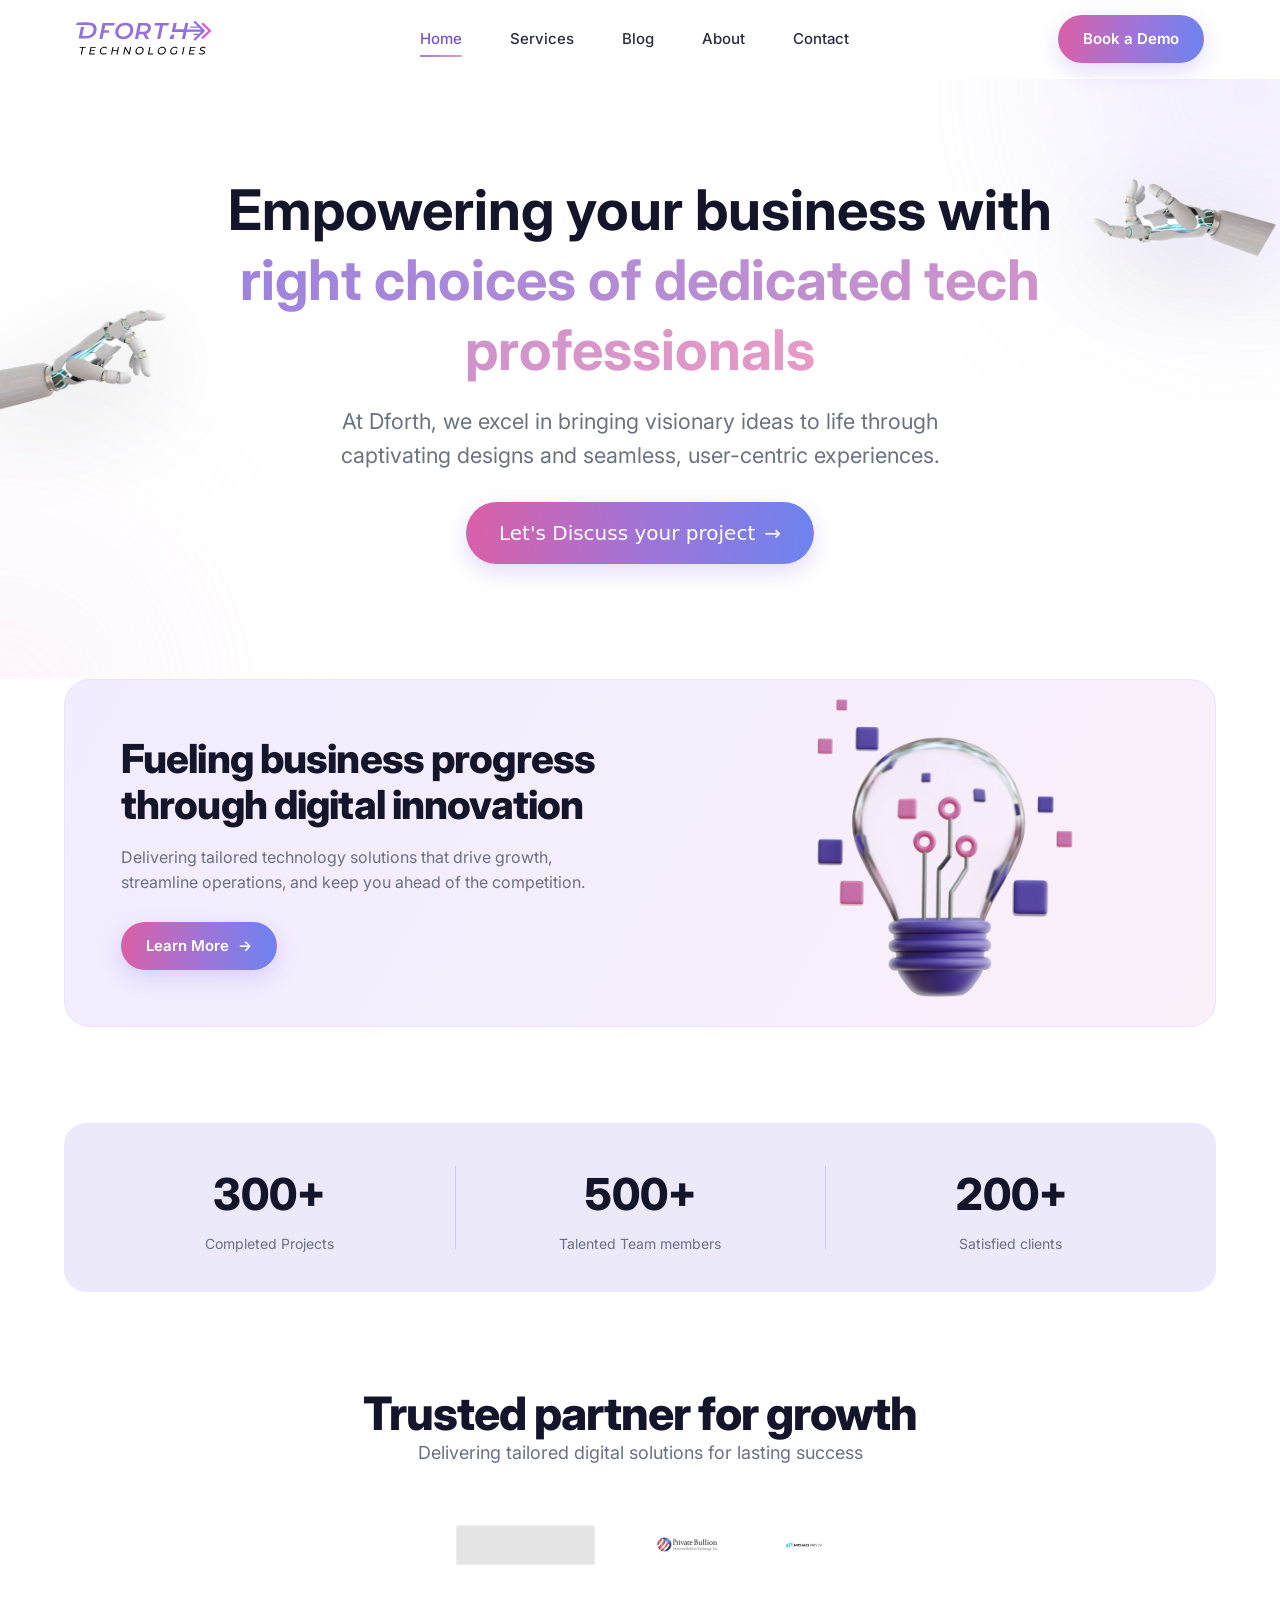
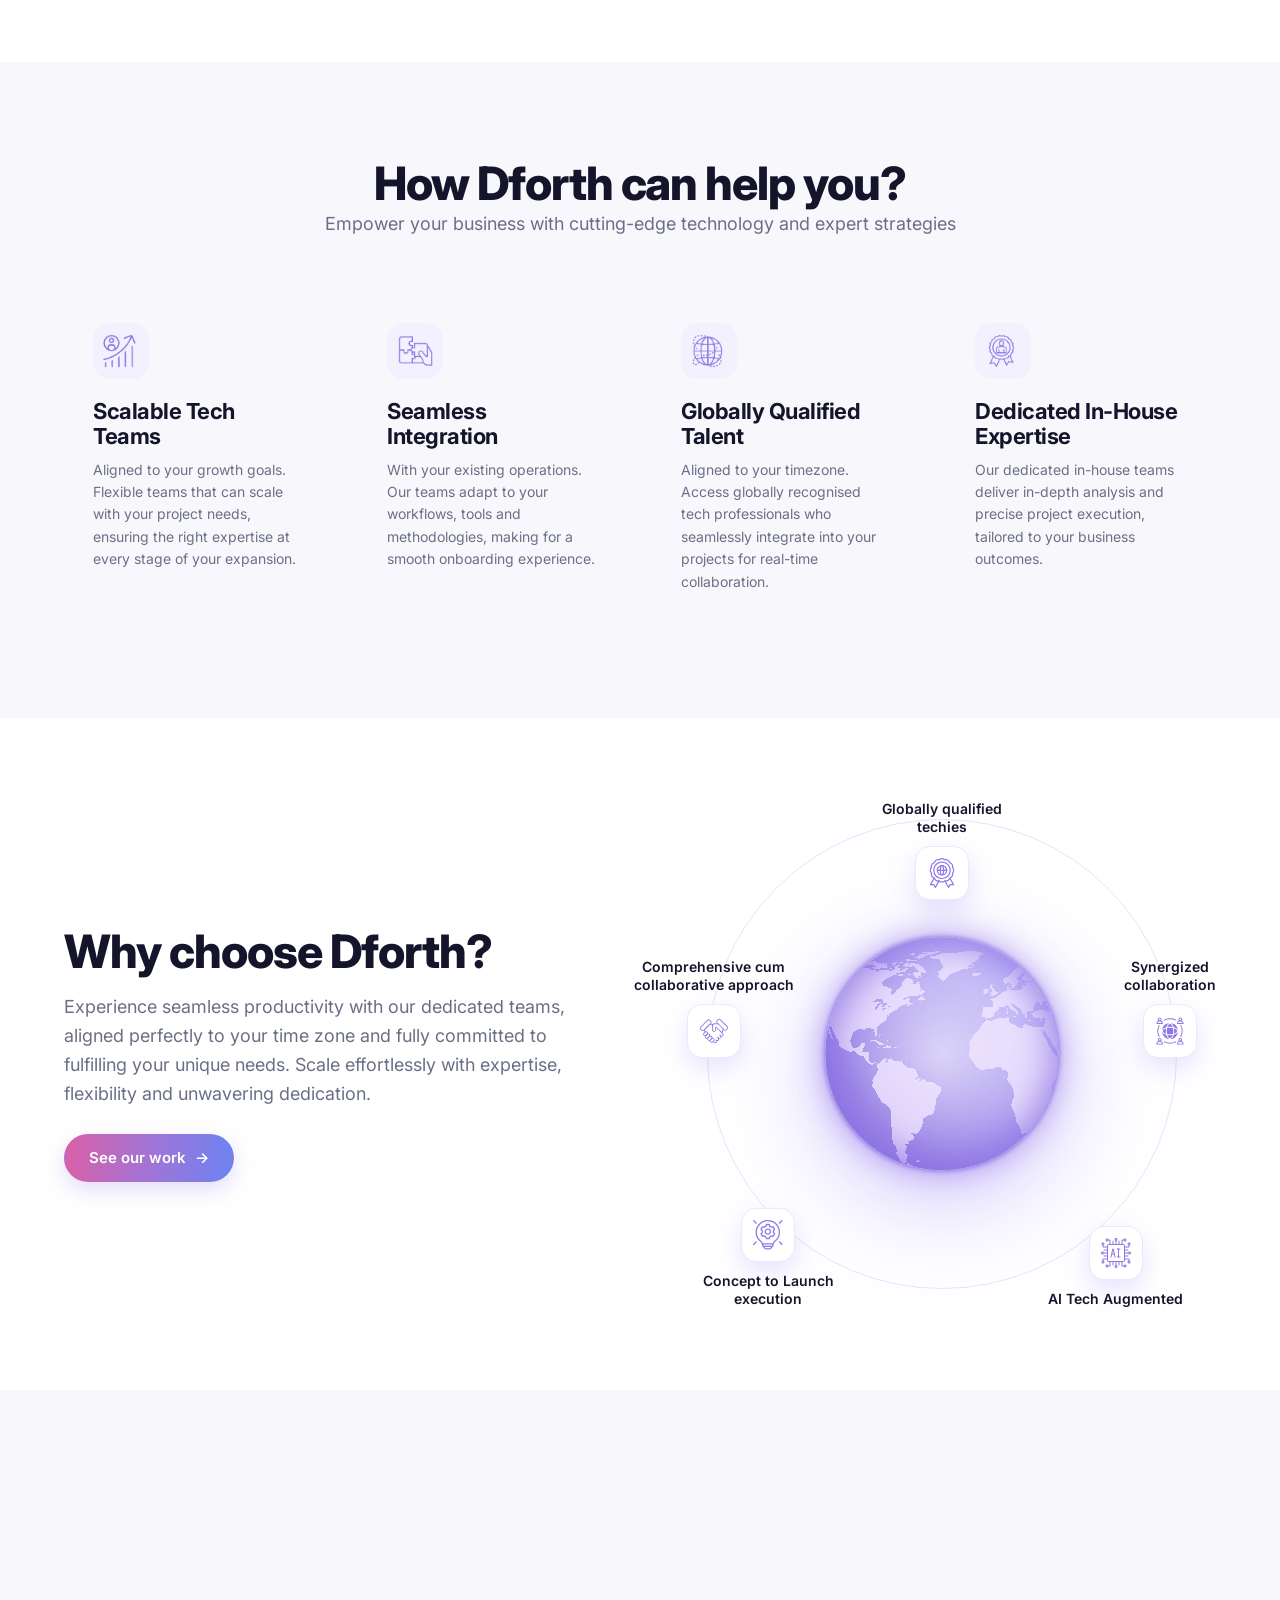
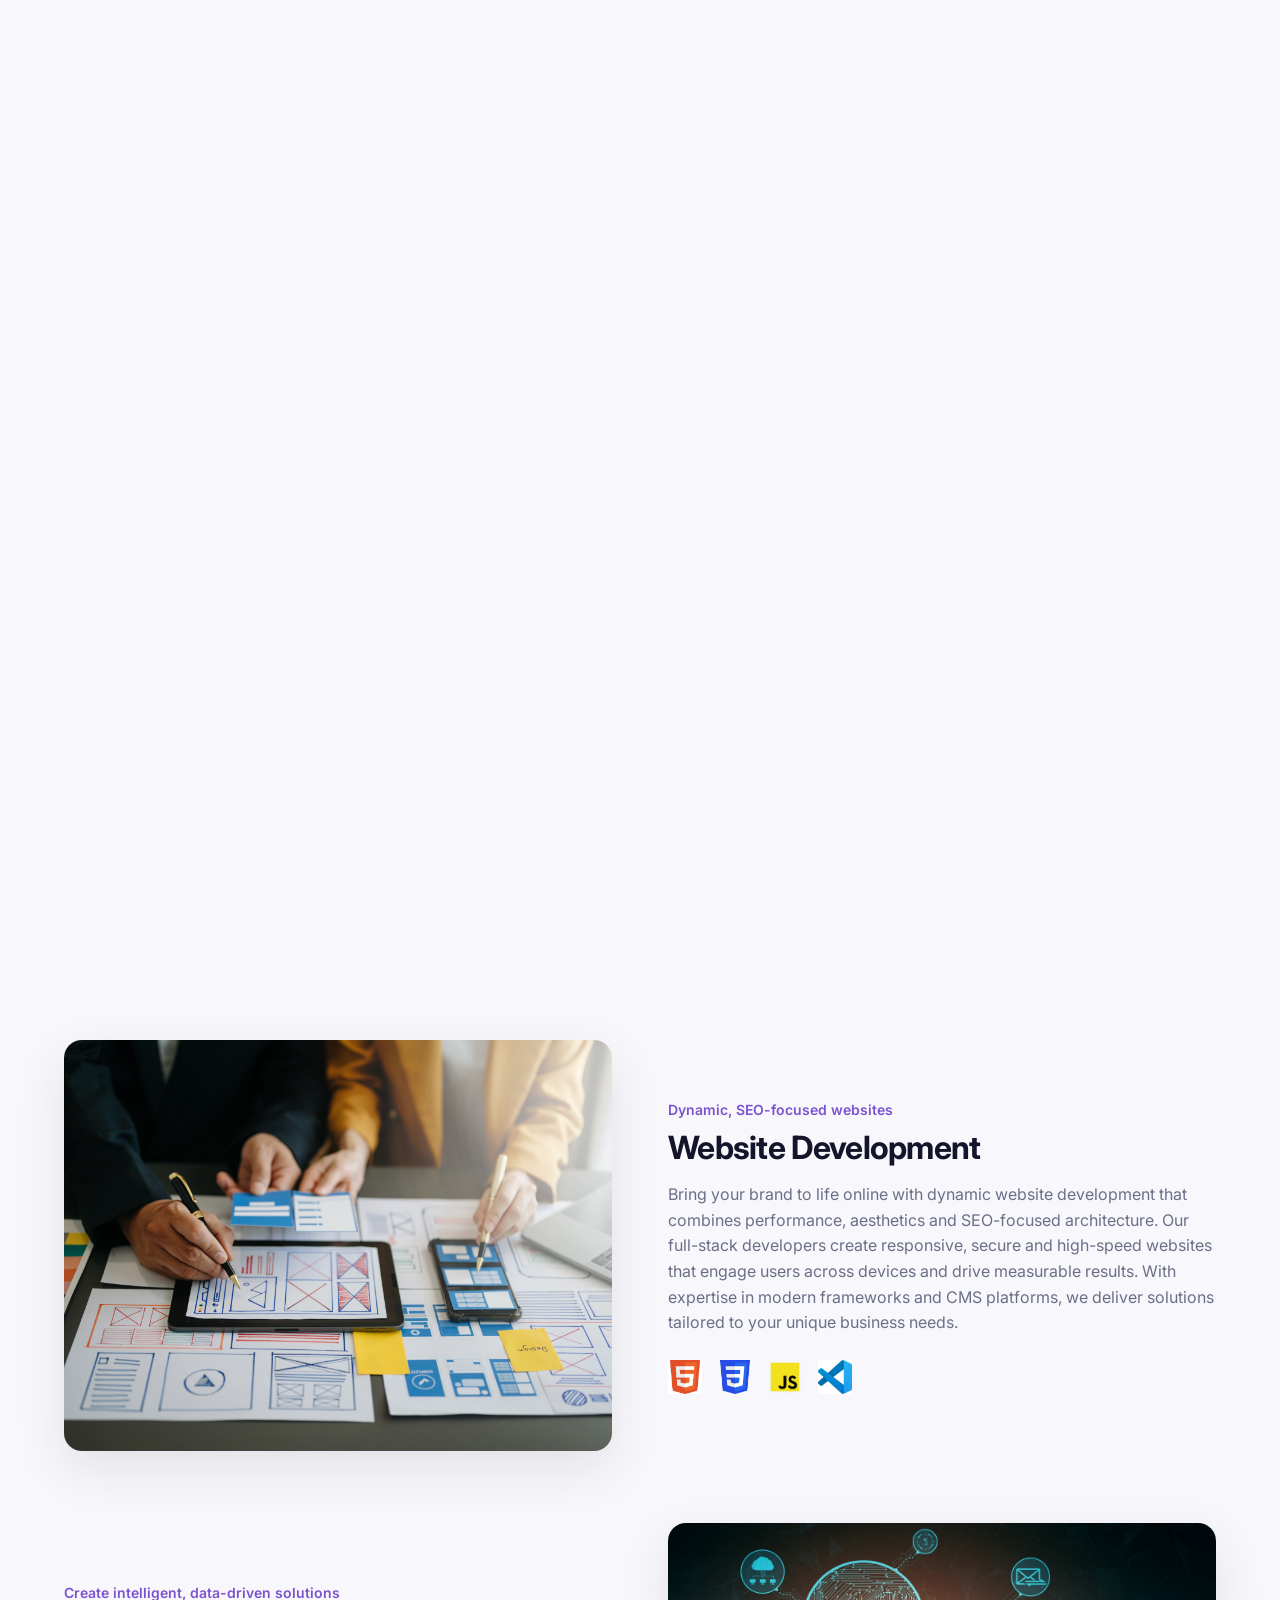
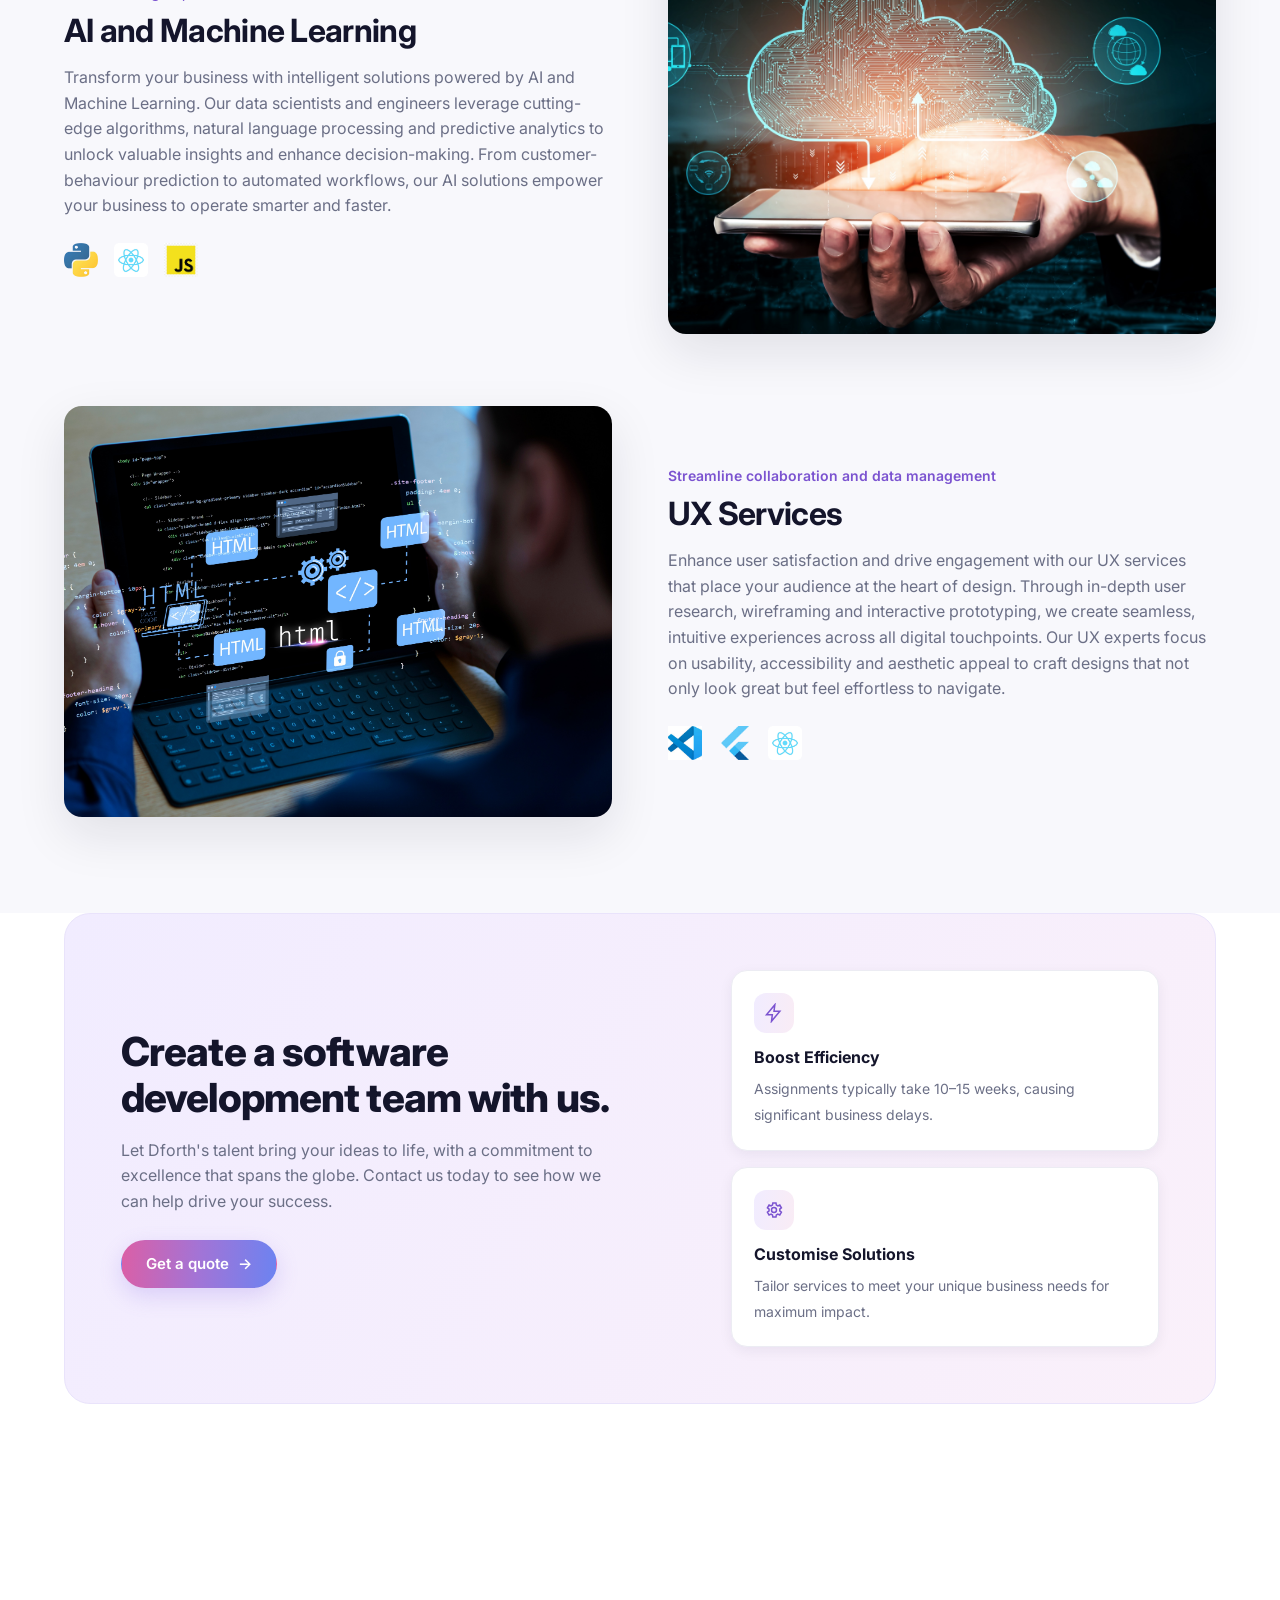
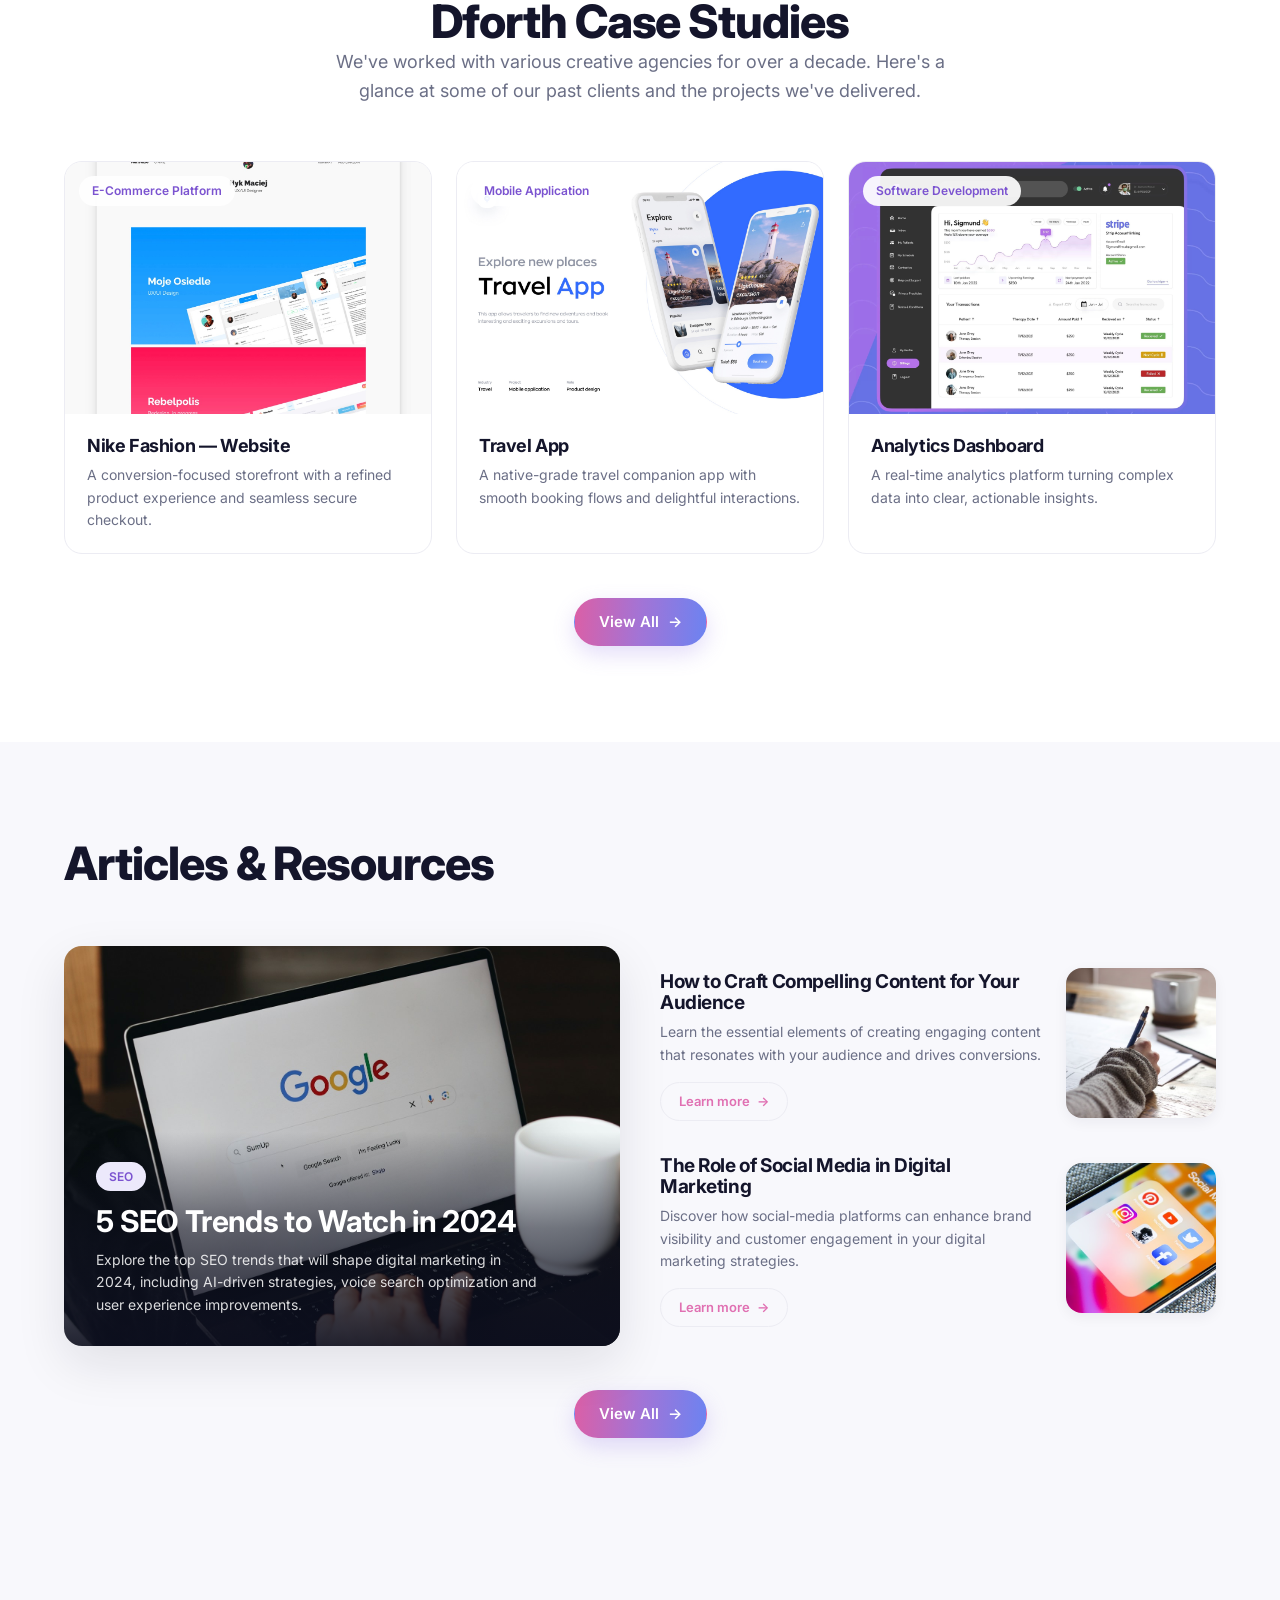
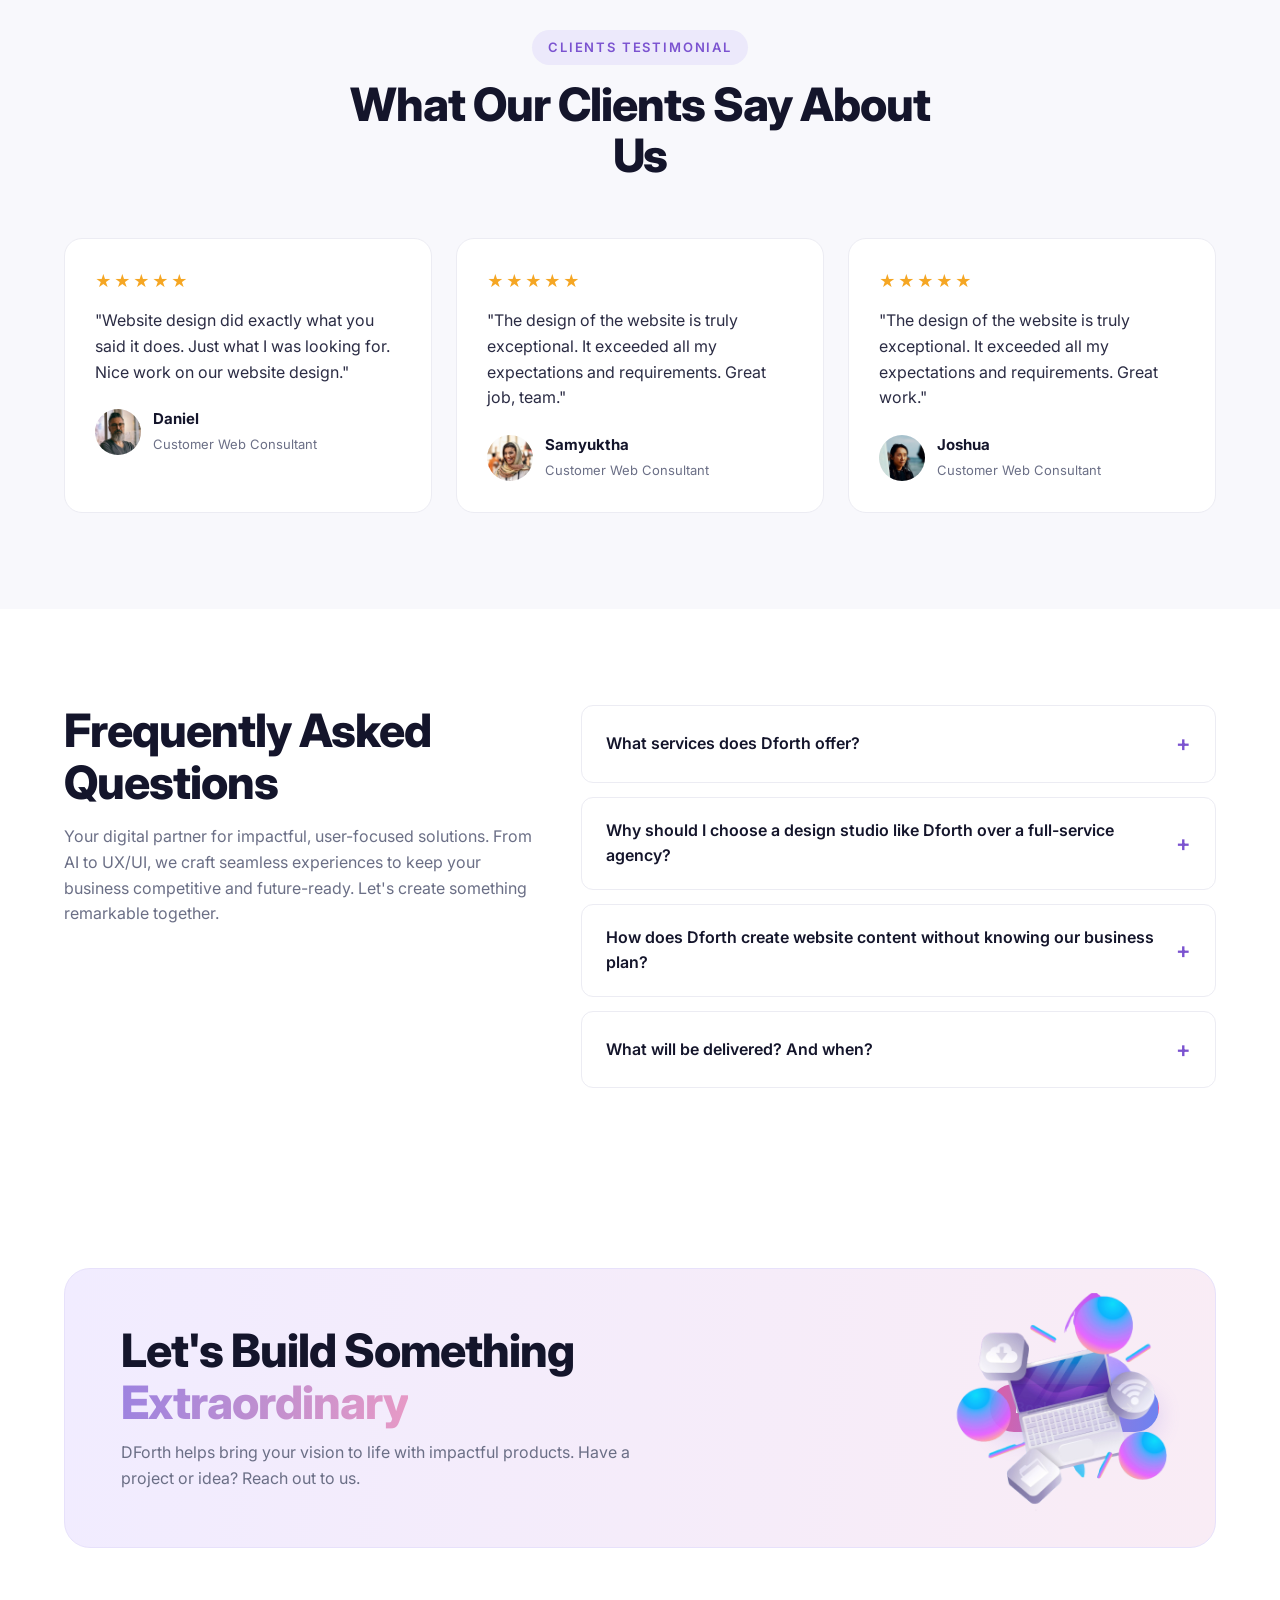
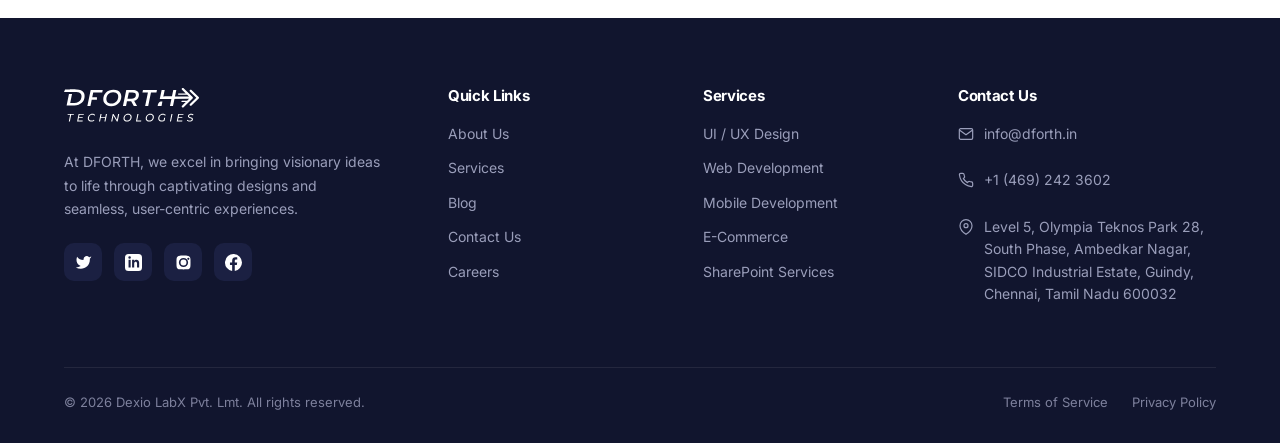
==== commit d7e14c41: "Add brand logos/icons and refresh site styling - Add DFORTH logo assets (PNG + SVG) and section icon" ====
--- a/index.html
+++ b/index.html
@@ -16,14 +16,7 @@
   <header class="nav">
     <div class="container nav__inner">
       <a href="index.html" class="logo logo--dark" aria-label="DFORTH Technologies home">
-        <span class="logo__main"><span class="grad-text">DFORTH</span>
-          <span class="logo__chev"><svg viewBox="0 0 30 16" fill="none" aria-hidden="true">
-            <defs><linearGradient id="lgN" x1="0" y1="0" x2="1" y2="0"><stop offset="0" stop-color="#7c5cfc"/><stop offset="1" stop-color="#e14eca"/></linearGradient></defs>
-            <path d="M3 3 L12 8 L3 13" stroke="url(#lgN)" stroke-width="2.6" stroke-linecap="round" stroke-linejoin="round"/>
-            <path d="M15 3 L24 8 L15 13" stroke="url(#lgN)" stroke-width="2.6" stroke-linecap="round" stroke-linejoin="round"/>
-          </svg></span>
-        </span>
-        <span class="logo__sub">Technologies</span>
+        <img class="logo__full" src="assets/img/logo-full.svg" alt="DFORTH Technologies" />
       </a>
       <nav class="nav__links">
         <a href="index.html" class="active">Home</a>
@@ -144,12 +137,13 @@
           <a href="contact.html" class="btn btn--grad">See our work <span class="arrow">→</span></a>
         </div>
         <div class="why__globe reveal">
-          <div class="core"><span class="globe-sphere"></span></div>
-          <div class="why__tag t1"><span class="dot"><svg viewBox="0 0 24 24" fill="none" stroke-width="2"><circle cx="12" cy="12" r="9"/><path d="M3 12h18"/></svg></span>Globally qualified techies</div>
-          <div class="why__tag t2"><span class="dot"><svg viewBox="0 0 24 24" fill="none" stroke-width="2"><path d="M17 21v-2a4 4 0 0 0-4-4H5a4 4 0 0 0-4 4v2"/><circle cx="9" cy="7" r="4"/></svg></span>Comprehensive approach</div>
-          <div class="why__tag t3"><span class="dot"><svg viewBox="0 0 24 24" fill="none" stroke-width="2"><path d="M16 3a4 4 0 0 1 0 8M8 21v-2a4 4 0 0 1 4-4"/><circle cx="6" cy="7" r="4"/></svg></span>Synergized collaboration</div>
-          <div class="why__tag t4"><span class="dot"><svg viewBox="0 0 24 24" fill="none" stroke-width="2"><path d="M5 3v4M3 5h4M6 17v4M4 19h4"/><path d="M14 4l3 7-7 3 7 3-3 7"/></svg></span>Concept to launch execution</div>
-          <div class="why__tag t5"><span class="dot"><svg viewBox="0 0 24 24" fill="none" stroke-width="2"><path d="M12 2v4M12 18v4M2 12h4M18 12h4"/><circle cx="12" cy="12" r="4"/></svg></span>AI tech augmented</div>
+          <span class="why__ring"></span>
+          <span class="why__sphere-wrap"><img class="why__sphere" src="assets/img/globe.svg" alt="Global network of professionals" width="300" height="300" /></span>
+          <div class="why__tag t1"><span class="why__ic"><img src="assets/img/icon-worldwide.svg" alt="" /></span><span class="why__lbl">Globally qualified techies</span></div>
+          <div class="why__tag t2"><span class="why__ic"><img src="assets/img/icon-handshake.svg" alt="" /></span><span class="why__lbl">Comprehensive cum collaborative approach</span></div>
+          <div class="why__tag t3"><span class="why__ic"><img src="assets/img/icon-community.svg" alt="" /></span><span class="why__lbl">Synergized collaboration</span></div>
+          <div class="why__tag t4"><span class="why__ic"><img src="assets/img/icon-bulb.svg" alt="" /></span><span class="why__lbl">Concept to Launch execution</span></div>
+          <div class="why__tag t5"><span class="why__ic"><img src="assets/img/icon-microchip.svg" alt="" /></span><span class="why__lbl">AI Tech Augmented</span></div>
         </div>
       </div>
     </div>
@@ -274,32 +268,33 @@
   <section class="section section--alt">
     <div class="container">
       <div class="section-head reveal"><h2>Articles &amp; Resources</h2></div>
-      <div class="blog-feature reveal">
-        <div class="blog-feature__media"><img src="assets/img/blog-seo.jpeg" alt="SEO trends" /></div>
-        <div>
-          <span class="tag">SEO</span>
-          <h2>5 SEO Trends to Watch in 2024</h2>
-          <p>Explore the top SEO trends that will shape digital marketing in 2024, including AI-driven strategies, voice search optimization and user experience improvements.</p>
-          <a href="blog-detail.html" class="btn btn--ghost">Learn more <span class="arrow">→</span></a>
-        </div>
-      </div>
-      <div class="bgrid">
-        <article class="bcard reveal">
-          <div class="bcard__body">
-            <h3>How to Craft Compelling Content for Your Audience</h3>
-            <p>Learn the essential elements of creating engaging content that resonates with your audience and drives conversions.</p>
-            <a href="blog-detail.html" class="read-pill">Learn more <span class="arrow">→</span></a>
-          </div>
-          <a href="blog-detail.html" class="bcard__media"><img src="assets/img/blog-content.jpeg" alt="Compelling content" /></a>
-        </article>
-        <article class="bcard reveal">
-          <div class="bcard__body">
-            <h3>The Role of Social Media in Digital Marketing</h3>
-            <p>Discover how social-media platforms can enhance brand visibility and customer engagement in your digital marketing strategies.</p>
-            <a href="blog-detail.html" class="read-pill">Learn more <span class="arrow">→</span></a>
-          </div>
-          <a href="blog-detail.html" class="bcard__media"><img src="assets/img/blog-social.jpeg" alt="Social media marketing" /></a>
-        </article>
+      <div class="articles-split">
+        <a href="blog-detail.html" class="feature-card reveal">
+          <img src="assets/img/blog-seo.jpeg" alt="5 SEO Trends to Watch in 2024" />
+          <div class="feature-card__overlay">
+            <span class="tag">SEO</span>
+            <h3>5 SEO Trends to Watch in 2024</h3>
+            <p>Explore the top SEO trends that will shape digital marketing in 2024, including AI-driven strategies, voice search optimization and user experience improvements.</p>
+          </div>
+        </a>
+        <div class="articles-list">
+          <article class="bcard reveal">
+            <div class="bcard__body">
+              <h3>How to Craft Compelling Content for Your Audience</h3>
+              <p>Learn the essential elements of creating engaging content that resonates with your audience and drives conversions.</p>
+              <a href="blog-detail.html" class="read-pill">Learn more <span class="arrow">→</span></a>
+            </div>
+            <a href="blog-detail.html" class="bcard__media"><img src="assets/img/blog-content.jpeg" alt="Compelling content" /></a>
+          </article>
+          <article class="bcard reveal">
+            <div class="bcard__body">
+              <h3>The Role of Social Media in Digital Marketing</h3>
+              <p>Discover how social-media platforms can enhance brand visibility and customer engagement in your digital marketing strategies.</p>
+              <a href="blog-detail.html" class="read-pill">Learn more <span class="arrow">→</span></a>
+            </div>
+            <a href="blog-detail.html" class="bcard__media"><img src="assets/img/blog-social.jpeg" alt="Social media marketing" /></a>
+          </article>
+        </div>
       </div>
       <div class="center-actions"><a href="blog.html" class="btn btn--grad">View All <span class="arrow">→</span></a></div>
     </div>
@@ -372,14 +367,7 @@
       <div class="footer__grid">
         <div class="footer__about">
           <a href="index.html" class="logo logo--light" aria-label="DFORTH Technologies home">
-            <span class="logo__main">DFORTH
-              <span class="logo__chev"><svg viewBox="0 0 30 16" fill="none" aria-hidden="true">
-                <defs><linearGradient id="lgF" x1="0" y1="0" x2="1" y2="0"><stop offset="0" stop-color="#7c5cfc"/><stop offset="1" stop-color="#e14eca"/></linearGradient></defs>
-                <path d="M3 3 L12 8 L3 13" stroke="url(#lgF)" stroke-width="2.6" stroke-linecap="round" stroke-linejoin="round"/>
-                <path d="M15 3 L24 8 L15 13" stroke="url(#lgF)" stroke-width="2.6" stroke-linecap="round" stroke-linejoin="round"/>
-              </svg></span>
-            </span>
-            <span class="logo__sub">Technologies</span>
+            <img class="logo__full" src="assets/img/logo-full.svg" alt="DFORTH Technologies" />
           </a>
           <p>At DFORTH, we excel in bringing visionary ideas to life through captivating designs and seamless, user-centric experiences.</p>
           <div class="socials">
@@ -392,29 +380,31 @@
         <div class="footer__col">
           <h4>Quick Links</h4>
           <a href="about.html">About Us</a>
-          <a href="blog.html">Resources</a>
+          <a href="services.html">Services</a>
+          <a href="blog.html">Blog</a>
           <a href="contact.html">Contact Us</a>
-          <a href="contact.html">Career</a>
+          <a href="contact.html">Careers</a>
         </div>
         <div class="footer__col">
           <h4>Services</h4>
-          <a href="services.html">Managed Third-Party Risk</a>
-          <a href="services.html">New Software Testing Plugin</a>
-          <a href="services.html">Mobile App Development</a>
-          <a href="services.html">AI &amp; Machine Learning</a>
+          <a href="services.html">UI / UX Design</a>
+          <a href="services.html">Web Development</a>
+          <a href="services.html">Mobile Development</a>
+          <a href="services.html">E-Commerce</a>
+          <a href="services.html">SharePoint Services</a>
         </div>
         <div class="footer__col footer__contact">
-          <h4>Contacts us</h4>
+          <h4>Contact Us</h4>
           <ul>
             <li><svg viewBox="0 0 24 24" fill="none" stroke-width="1.8"><rect x="2" y="4" width="20" height="16" rx="2"/><path d="M22 6l-10 7L2 6"/></svg><span><a href="mailto:info@dforth.in">info@dforth.in</a></span></li>
             <li><svg viewBox="0 0 24 24" fill="none" stroke-width="1.8"><path d="M22 16.92v3a2 2 0 0 1-2.18 2 19.8 19.8 0 0 1-8.63-3.07 19.5 19.5 0 0 1-6-6 19.8 19.8 0 0 1-3.07-8.67A2 2 0 0 1 4.11 2h3a2 2 0 0 1 2 1.72c.13.96.36 1.9.7 2.81a2 2 0 0 1-.45 2.11L8.09 9.91a16 16 0 0 0 6 6l1.27-1.27a2 2 0 0 1 2.11-.45c.9.34 1.85.57 2.81.7A2 2 0 0 1 22 16.92z"/></svg><span><a href="tel:+914692423602">+1 (469) 242 3602</a></span></li>
-            <li><svg viewBox="0 0 24 24" fill="none" stroke-width="1.8"><path d="M21 10c0 7-9 13-9 13s-9-6-9-13a9 9 0 0 1 18 0z"/><circle cx="12" cy="10" r="3"/></svg><span>Temple Tower, 672 Ground Floor, 476 Anna Salai, Nandanam, Chennai, Tamil Nadu 600035</span></li>
+            <li><svg viewBox="0 0 24 24" fill="none" stroke-width="1.8"><path d="M21 10c0 7-9 13-9 13s-9-6-9-13a9 9 0 0 1 18 0z"/><circle cx="12" cy="10" r="3"/></svg><span>Level 5, Olympia Teknos Park 28, South Phase, Ambedkar Nagar, SIDCO Industrial Estate, Guindy, Chennai, Tamil Nadu 600032</span></li>
           </ul>
         </div>
       </div>
       <div class="footer__bottom">
-        <span>© <span data-year>2024</span> All rights reserved.</span>
-        <div class="footer__legal"><a href="#">Terms of service</a><a href="#">Privacy Policy</a></div>
+        <span>© <span data-year>2026</span> Dexio LabX Pvt. Lmt. All rights reserved.</span>
+        <div class="footer__legal"><a href="#">Terms of Service</a><a href="#">Privacy Policy</a></div>
       </div>
     </div>
   </footer>
--- a/assets/css/styles.css
+++ b/assets/css/styles.css
@@ -94,25 +94,16 @@
 .btn--ghost:hover { border-color: var(--violet); color: var(--violet-deep); transform: translateY(-2px); }
 .btn--light { background: #fff; color: var(--violet-deep); }
 .btn--light:hover { transform: translateY(-2px); box-shadow: 0 16px 40px rgba(0,0,0,.2); }
+.btn--lav { background: var(--lavender); color: var(--violet-deep); }
+.btn--lav:hover { background: var(--grad-btn); color: #fff; transform: translateY(-2px); box-shadow: 0 12px 30px rgba(140,110,230,.28); }
 .btn .arrow { transition: transform .25s ease; }
 .btn:hover .arrow { transform: translateX(4px); }
 
 /* ---------- Logo ---------- */
-.logo { display: inline-flex; flex-direction: column; line-height: 1; }
-.logo__main {
-  font-family: var(--font-display); font-weight: 800; font-style: italic;
-  font-size: 22px; letter-spacing: .02em; display: inline-flex; align-items: center; gap: 4px;
-}
-.logo__chev { display: inline-flex; }
-.logo__chev svg { width: 26px; height: 16px; }
-.logo__sub {
-  font-size: 9px; letter-spacing: .42em; font-weight: 600;
-  text-transform: uppercase; margin-top: 3px; padding-left: 2px;
-}
-.logo--dark .logo__main { color: var(--ink); }
-.logo--dark .logo__sub { color: var(--muted); }
-.logo--light .logo__main { color: #fff; }
-.logo--light .logo__sub { color: #b9bcd6; }
+.logo { display: inline-flex; align-items: center; line-height: 1; }
+.logo__full { height: 36px; width: auto; display: block; }
+/* Dark backgrounds (footer): render the lockup white so the dark "Technologies" text stays legible */
+.logo--light .logo__full { filter: brightness(0) invert(1); }
 
 /* ============================================================
    Navbar
@@ -279,7 +270,7 @@
 /* ============================================================
    Page hero (inner pages)
    ============================================================ */
-.page-hero { padding: 70px 0 40px; text-align: center; position: relative; }
+.page-hero { padding: 70px 0 40px; text-align: center; position: relative; overflow: hidden; }
 .page-hero h1 { font-size: clamp(30px, 5vw, 56px); margin: 16px 0 14px; overflow-wrap: break-word; }
 .page-hero p { color: var(--muted); font-size: 18px; max-width: 600px; margin-inline: auto; }
 .breadcrumb { color: var(--muted); font-size: 14px; }
@@ -356,9 +347,10 @@
 .field input:focus, .field textarea:focus { outline:none; border-bottom-color: var(--violet); }
 .field textarea { resize: vertical; min-height: 90px; }
 .svc-label { font-weight:600; font-size: 14px; margin-bottom: 14px; }
-.svc-grid { display:grid; grid-template-columns: 1fr 1fr; gap: 12px 24px; margin-bottom: 26px; }
+.svc-grid { display:grid; grid-template-columns: repeat(3, 1fr); gap: 16px 24px; margin-bottom: 26px; }
 .svc-grid label { display:flex; gap: 9px; align-items:center; font-size: 14px; color: var(--ink-soft); cursor:pointer; }
 .svc-grid input { accent-color: var(--violet); width:16px; height:16px; }
+.contact-form__actions { display:flex; justify-content:flex-end; }
 .form-success { display:none; background: #ecfdf5; color:#047857; border:1px solid #a7f3d0; padding: 12px 16px; border-radius: 12px; margin-top: 16px; font-size: 14px; }
 .form-success.show { display:block; }
 
@@ -456,7 +448,7 @@
    ============================================================ */
 
 /* ---- Centered hero with robotic hands ---- */
-.hero--center { padding: 64px 0 56px; text-align: center; }
+.hero--center { padding: 96px 0 84px; text-align: center; min-height: 600px; }
 .hero__frame { position: absolute; left: 50%; top: 48%; width: 430px; height: 430px;
   transform: translate(-50%, -50%) rotate(45deg); border: 2px dotted #aebdf0;
   border-radius: 8px; opacity: .65; z-index: 0; }
@@ -467,11 +459,11 @@
 .hero--center .btn { font-family: -apple-system, "SF Pro Display", "SF Pro", system-ui, sans-serif; font-size: 20px; font-weight: 500; padding: 14px 32px; }
 .hero__hand { position: absolute; z-index: 1; pointer-events: none; user-select: none; }
 .hero__hand img { width: 100%; filter: drop-shadow(0 24px 44px rgba(20,21,43,.16)); }
-.hero__hand--l { width: 30vw; max-width: 470px; left: -3vw; top: 9%; animation: float 6s ease-in-out infinite; }
-.hero__hand--l img { transform: rotate(135deg); }
-.hero__hand--r { width: 34vw; max-width: 540px; right: -40px; top: -30%; animation: float 6s ease-in-out infinite 1.5s; }
+.hero__hand--l { width: clamp(180px, 18vw, 280px); left: -8px; top: 34%; animation: float 6s ease-in-out infinite; }
+.hero__hand--l img { transform: scaleX(-1); }
+.hero__hand--r { width: clamp(210px, 20vw, 320px); right: -8px; top: 3%; animation: float 6s ease-in-out infinite 1.5s; }
 .hero__hand--r img { transform: none; }
-@media (max-width: 1200px) { .hero__hand--l { width: 28vw; } .hero__hand--r { width: 36vw; } }
+@media (max-width: 1200px) { .hero__hand--l { width: 18vw; } .hero__hand--r { width: 20vw; } }
 @media (max-width: 980px) { .hero__hand { display: none; } }
 
 /* ---- Promo card (Fueling progress / Create a team) ---- */
@@ -522,44 +514,31 @@
 /* ---- Why choose Dforth (globe) ---- */
 .why { display: grid; grid-template-columns: 1fr 1fr; gap: 56px; align-items: center; }
 .why p.lead { margin: 16px 0 26px; }
-.why__globe { position: relative; display: grid; place-items: center; min-height: 360px; }
-.why__globe .core {
-  width: 240px; height: 240px; border-radius: 50%; position: relative; overflow: hidden;
-  background: radial-gradient(circle at 32% 28%, #a892ec 0%, #7d61cf 60%, #5f45b8 100%);
-  box-shadow: 0 26px 50px rgba(124,92,252,.4), inset 0 0 1px rgba(255,255,255,.4);
-}
-.why__globe .core .globe-sphere {
-  position: absolute; inset: 0; border-radius: 50%;
-  background-image: url("../img/globe-tex.png");
-  background-size: auto 100%; background-repeat: repeat-x;
-  animation: globe-rotate 24s linear infinite;
-  opacity: 1;
-}
-/* spherical shading: top-left highlight + lower-right shadow + rim */
-.why__globe .core::after {
-  content: ""; position: absolute; inset: 0; border-radius: 50%; pointer-events: none;
-  background:
-    radial-gradient(circle at 30% 26%, rgba(255,255,255,.55), rgba(255,255,255,0) 42%),
-    radial-gradient(circle at 72% 80%, rgba(38,18,80,.55), rgba(38,18,80,0) 55%);
-  box-shadow: inset -14px -16px 36px rgba(40,20,90,.5), inset 12px 14px 30px rgba(255,255,255,.18);
-}
-@keyframes globe-rotate {
-  from { background-position: 0 0; }
-  to   { background-position: -480px 0; }
-}
-@media (prefers-reduced-motion: reduce) {
-  .why__globe .core .globe-sphere { animation: none; }
-}
-.why__tag { position: absolute; background: #fff; border: 1px solid var(--line); border-radius: 14px;
-  padding: 10px 14px; box-shadow: var(--shadow-md); font-size: 13px; font-weight: 600; display: flex; align-items: center; gap: 8px; }
-.why__tag .dot { width: 26px; height: 26px; border-radius: 8px; background: var(--grad-soft); display: grid; place-items: center; }
-.why__tag .dot svg { width: 14px; height: 14px; stroke: var(--violet-deep); }
-.why__tag.t1 { top: 4%; left: 50%; transform: translateX(-50%); }
-.why__tag.t2 { top: 40%; left: -6%; }
-.why__tag.t3 { top: 40%; right: -6%; }
-.why__tag.t4 { bottom: 6%; left: 8%; }
-.why__tag.t5 { bottom: 6%; right: 8%; }
-@media (max-width: 900px) { .why { grid-template-columns: 1fr; gap: 40px; } .why__tag { position: static; transform: none; display: inline-flex; margin: 6px; } .why__globe { min-height: auto; flex-direction: column; } .why__tags { text-align: center; margin-top: 24px; } }
+.why__globe { position: relative; display: grid; place-items: center; min-height: 480px; }
+.why__sphere-wrap { display: block; filter: drop-shadow(0 26px 50px rgba(124,92,252,.34)); animation: float 7s ease-in-out infinite; }
+.why__sphere { display: block; width: clamp(220px, 24vw, 300px); height: auto; animation: globe-spin 26s linear infinite; }
+@keyframes globe-spin { from { transform: rotate(0deg); } to { transform: rotate(360deg); } }
+.why__ring { position: absolute; width: min(470px, 98%); aspect-ratio: 1; border: 1px solid rgba(124,92,252,.18); border-radius: 50%; pointer-events: none; }
+@media (prefers-reduced-motion: reduce) { .why__sphere, .why__sphere-wrap { animation: none; } }
+.why__tag {
+  position: absolute; display: flex; flex-direction: column-reverse; align-items: center; gap: 10px;
+  width: 168px; text-align: center; font-size: 14px; font-weight: 600; color: var(--ink); line-height: 1.3;
+}
+.why__tag.t4, .why__tag.t5 { flex-direction: column; }
+.why__ic { width: 54px; height: 54px; border-radius: 15px; background: #fff; border: 1px solid #ece7fb; box-shadow: 0 10px 24px rgba(124,92,252,.18); display: grid; place-items: center; flex: none; }
+.why__ic img { width: 30px; height: 30px; }
+.why__tag.t1 { top: -3%; left: 50%; transform: translateX(-50%); }
+.why__tag.t2 { top: 30%; left: -7%; }
+.why__tag.t3 { top: 30%; right: -7%; }
+.why__tag.t4 { bottom: -3%; left: 3%; }
+.why__tag.t5 { bottom: -3%; right: 3%; }
+@media (max-width: 900px) {
+  .why { grid-template-columns: 1fr; gap: 40px; }
+  .why__globe { display: flex; flex-direction: column; align-items: center; gap: 16px; min-height: auto; }
+  .why__ring { display: none; }
+  .why__tag { position: static; transform: none; flex-direction: row; width: auto; gap: 12px; text-align: left; }
+  .why__tag.t1, .why__tag.t2, .why__tag.t3, .why__tag.t4, .why__tag.t5 { transform: none; flex-direction: row; }
+}
 
 /* ---- Feature service splits (alternating) ---- */
 .frow { display: grid; grid-template-columns: 1fr 1fr; gap: 56px; align-items: center; margin-bottom: 72px; }
@@ -594,6 +573,21 @@
 .faq-split__intro p { color: var(--muted); margin-top: 16px; }
 @media (max-width: 900px) { .faq-split { grid-template-columns: 1fr; gap: 28px; } }
 
+/* ---- Articles & Resources (featured overlay + list) ---- */
+.articles-split { display: grid; grid-template-columns: 1fr 1fr; gap: 40px; align-items: stretch; }
+.feature-card { position: relative; display: flex; min-height: 400px; border-radius: var(--radius); overflow: hidden; box-shadow: var(--shadow-md); }
+.feature-card img { position: absolute; inset: 0; width: 100%; height: 100%; object-fit: cover; transition: transform .5s ease; }
+.feature-card:hover img { transform: scale(1.05); }
+.feature-card__overlay {
+  position: relative; z-index: 1; margin-top: auto; width: 100%; padding: 30px 32px; color: #fff;
+  background: linear-gradient(to top, rgba(12,14,30,.9) 0%, rgba(12,14,30,.55) 55%, rgba(12,14,30,0) 100%);
+}
+.feature-card__overlay .tag { margin-bottom: 12px; }
+.feature-card__overlay h3 { color: #fff; font-size: clamp(22px, 2.4vw, 30px); line-height: 1.2; margin-bottom: 10px; }
+.feature-card__overlay p { color: rgba(255,255,255,.85); font-size: 14px; max-width: 90%; }
+.articles-list { display: grid; gap: 28px; align-content: center; }
+@media (max-width: 920px) { .articles-split { grid-template-columns: 1fr; gap: 32px; } .feature-card { min-height: 320px; } }
+
 /* ---- Testimonial band ---- */
 .testi { background: var(--bg-alt); }
 .testi__badge { margin-bottom: 14px; }
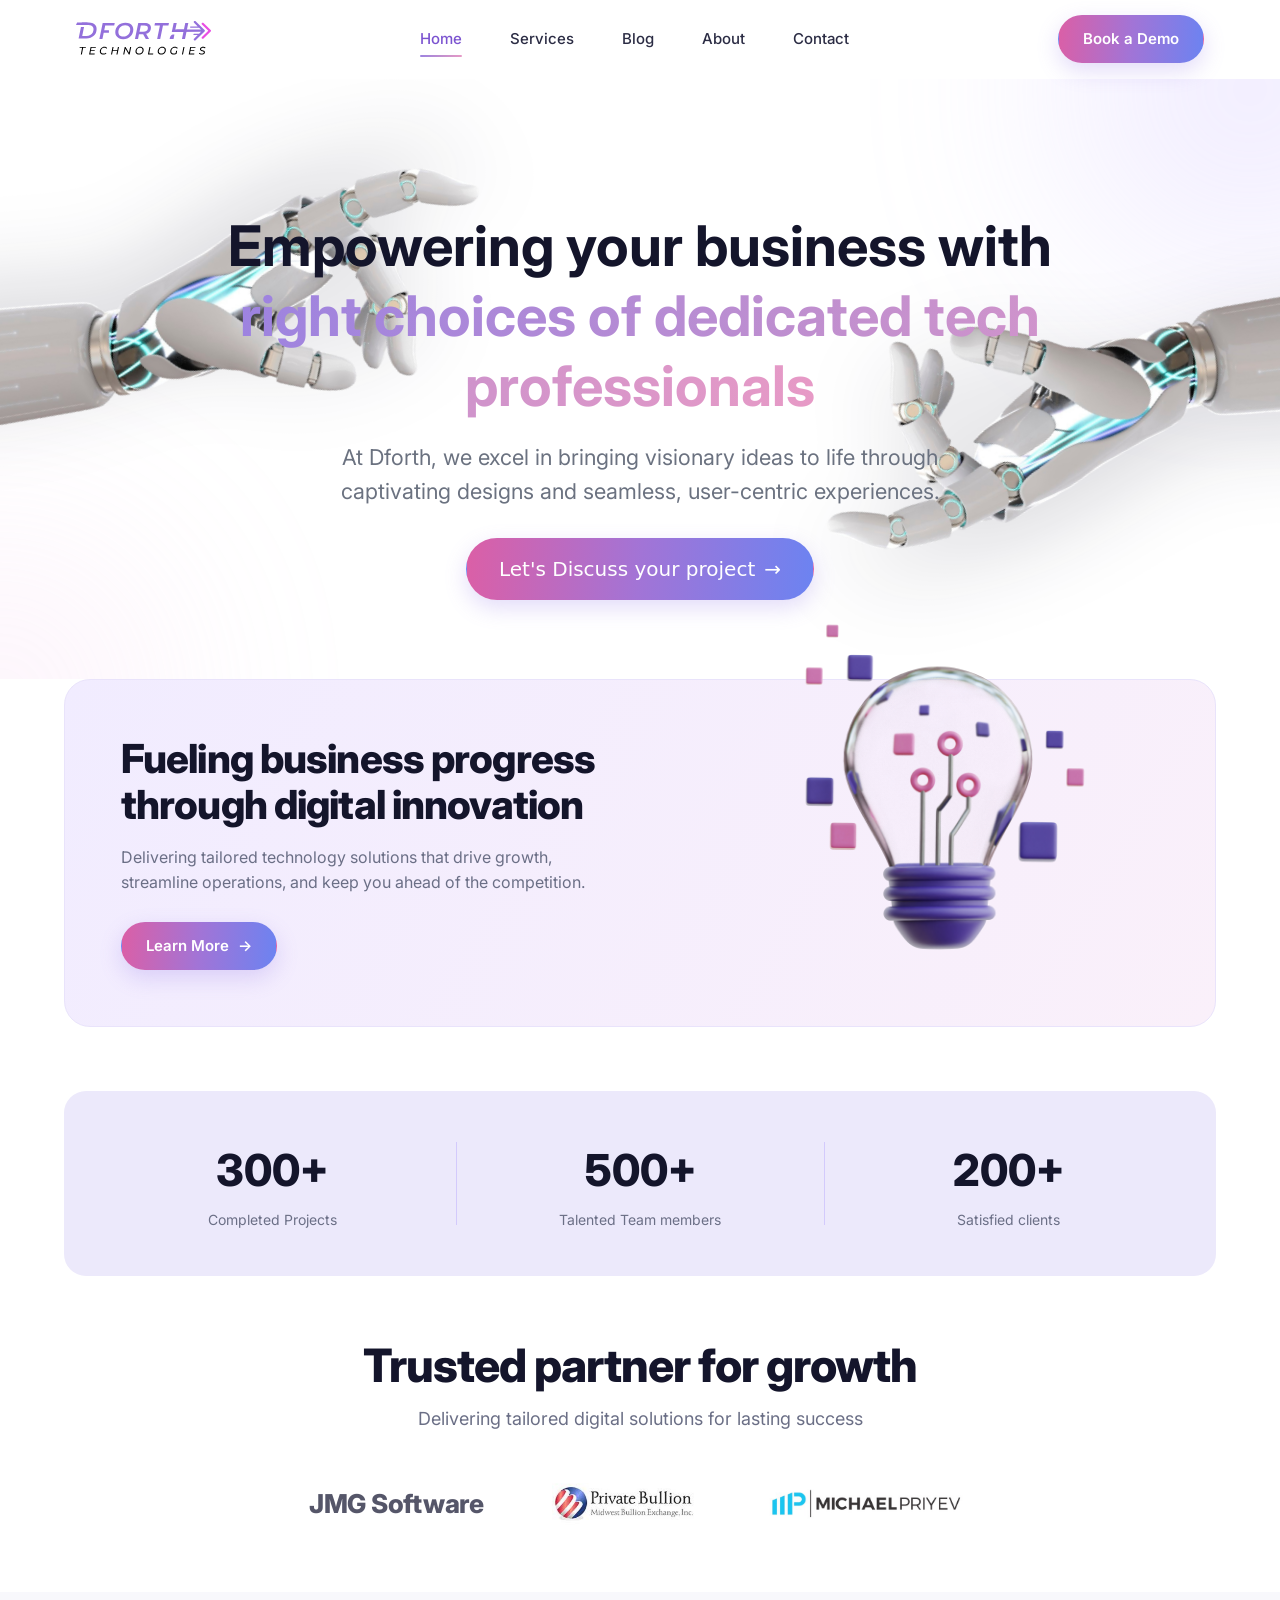
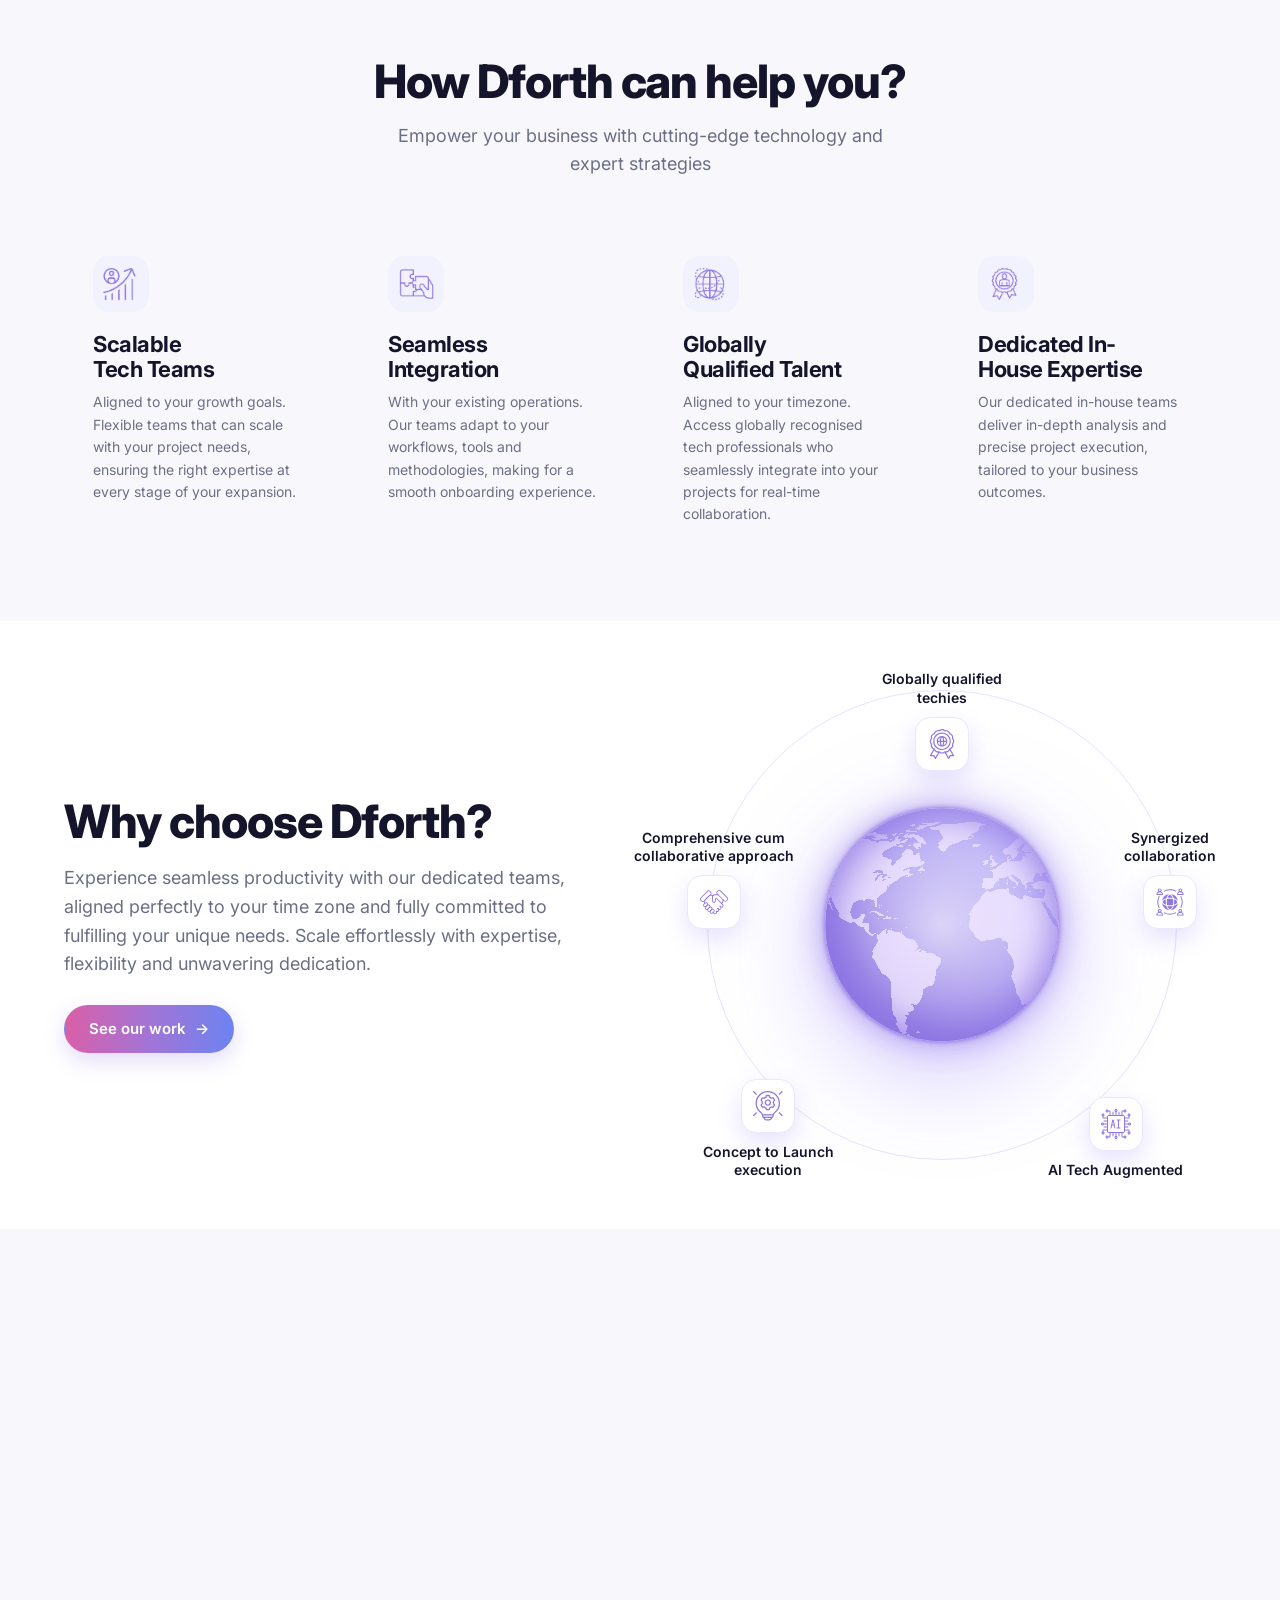
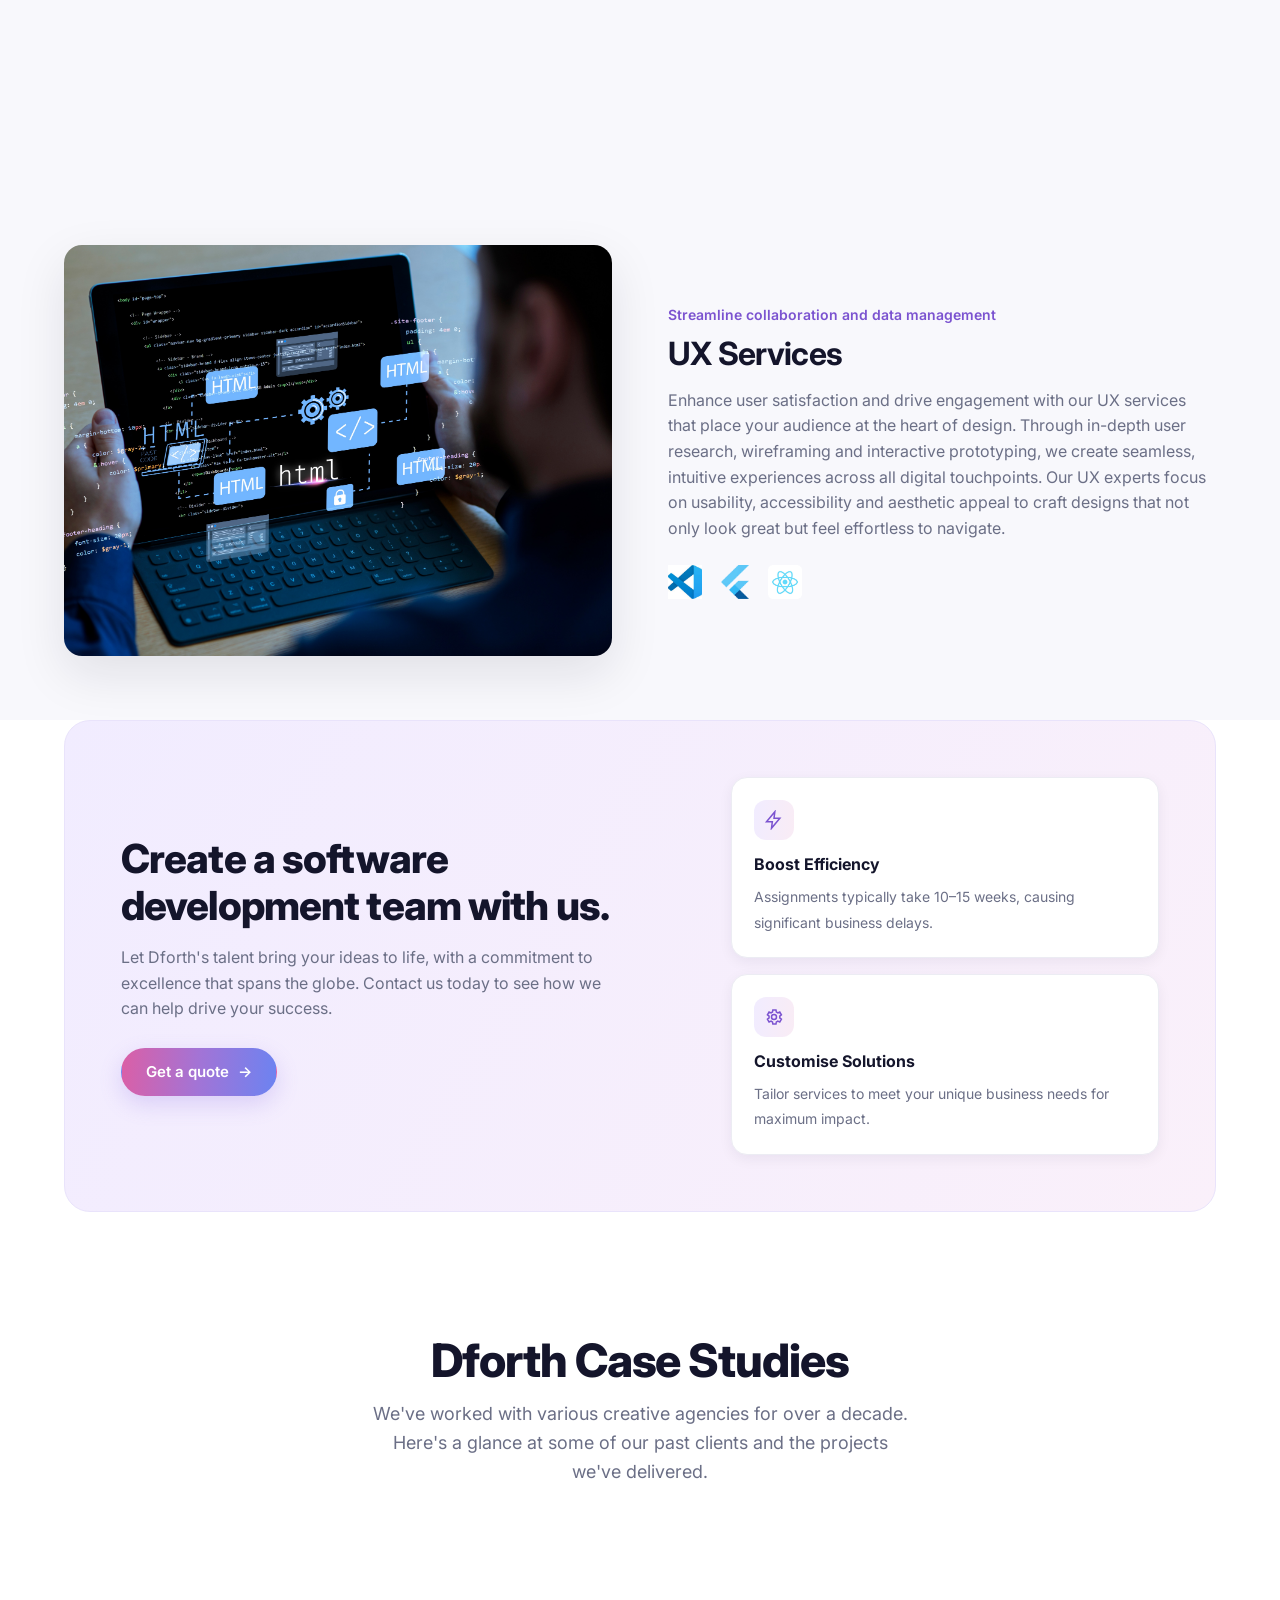
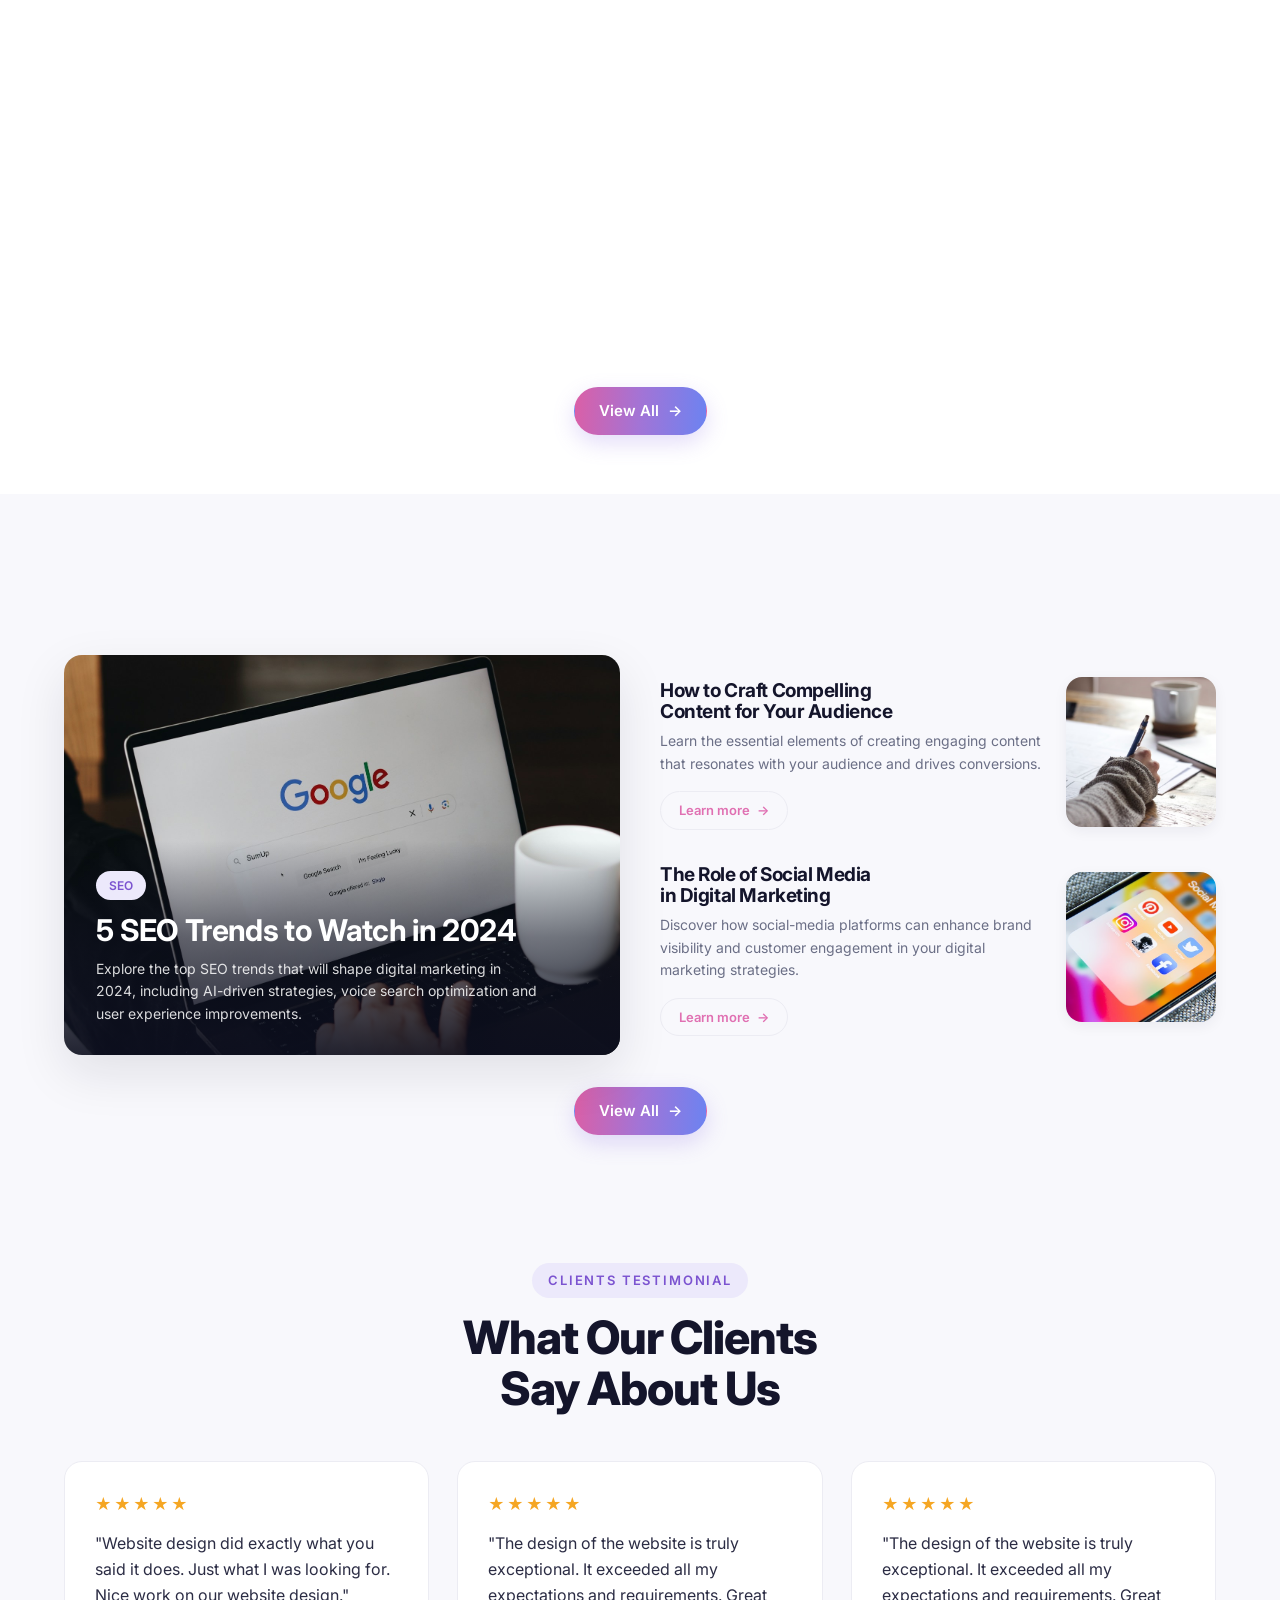
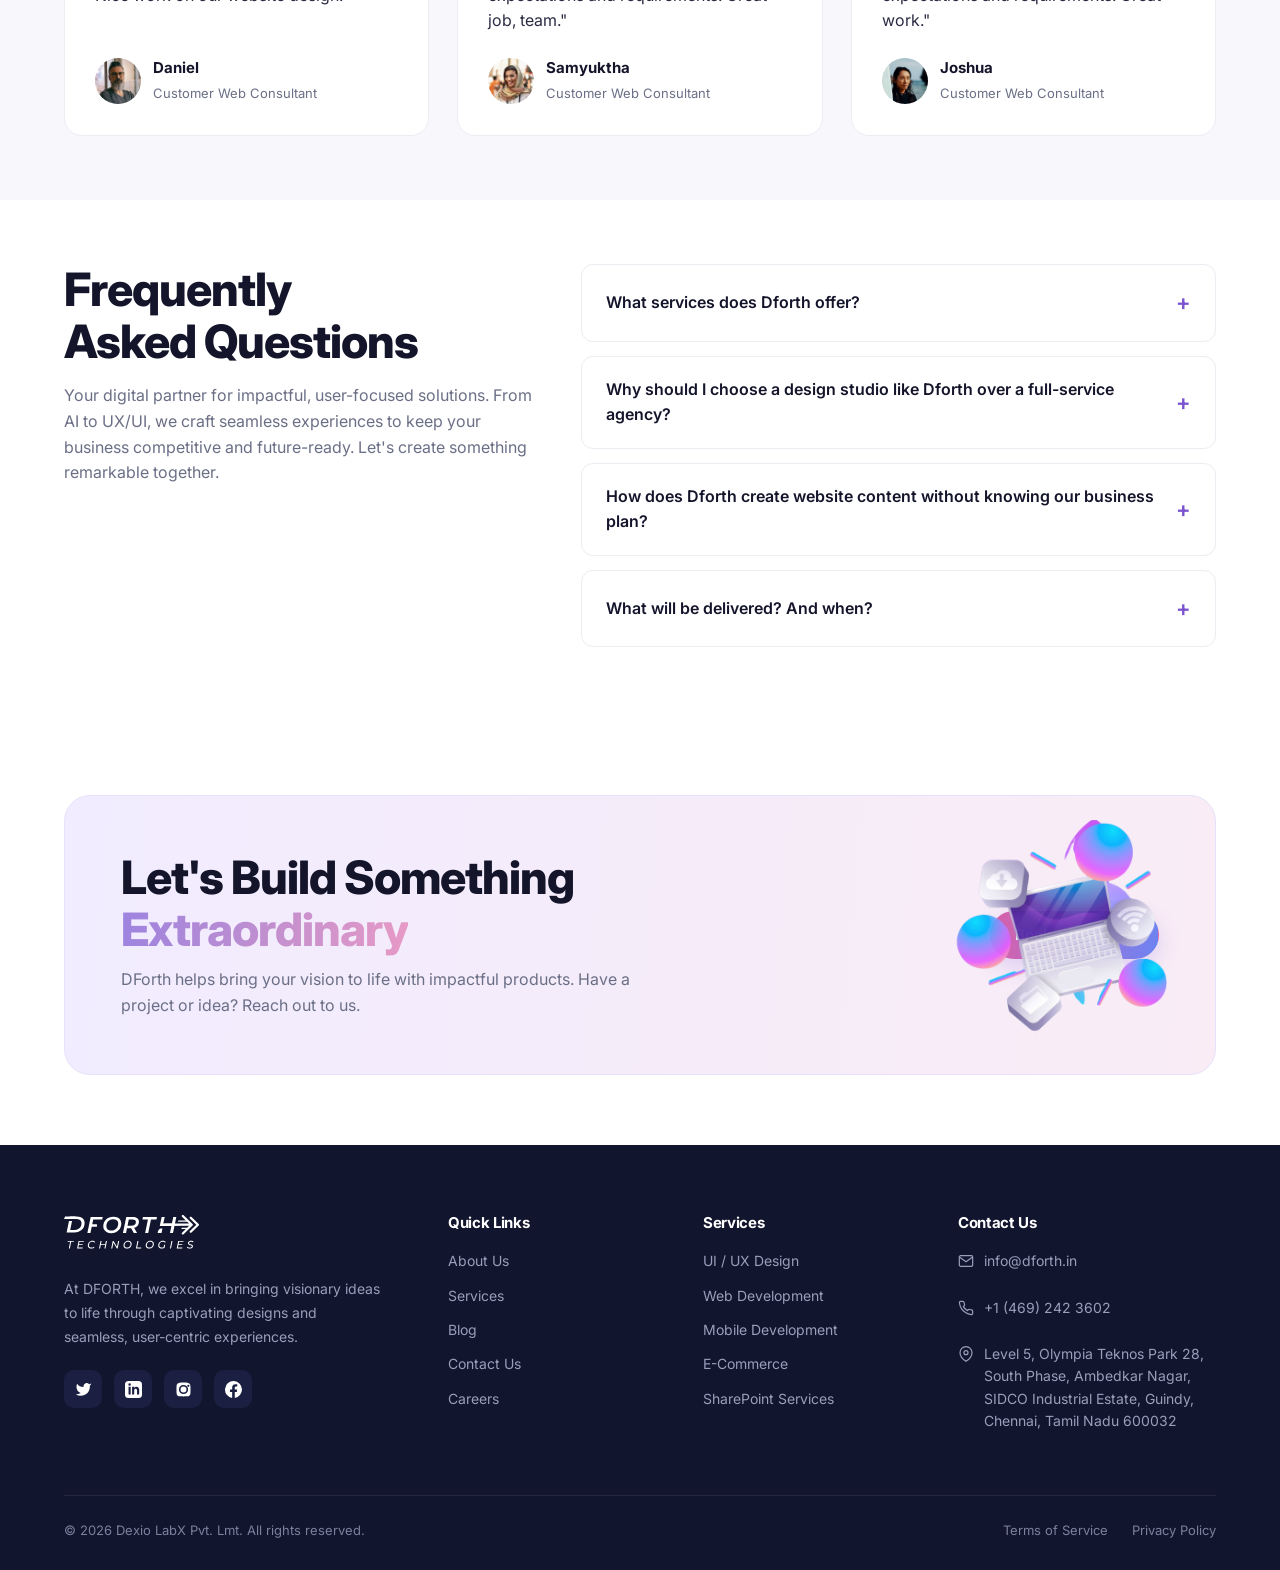
==== commit 8eb5c43f: "Refine homepage hero hands and partner logos - Swap hero hand images to trimmed versions; use text f" ====
--- a/index.html
+++ b/index.html
@@ -37,10 +37,10 @@
   <section class="hero hero--center">
     <div class="hero__bg"><span class="hero__blob hero__blob--1"></span><span class="hero__blob hero__blob--2"></span></div>
     <div class="hero__hand hero__hand--l" aria-hidden="true">
-      <img src="assets/img/hero-hand.png" alt="" />
+      <img src="assets/img/hero-hand-right-trim.png" alt="" />
     </div>
     <div class="hero__hand hero__hand--r" aria-hidden="true">
-      <img src="assets/img/hero-hand-right.png" alt="" />
+      <img src="assets/img/hero-hand-right-trim.png" alt="" />
     </div>
     <div class="container">
       <div class="hero__inner reveal">
@@ -87,9 +87,9 @@
       </div>
       <div class="trust" style="border:none;padding:0">
         <div class="trust__row">
-          <img src="assets/img/logo-jmg.png" alt="JMG Software" />
-          <img src="assets/img/logo-private-bullion.png" alt="Private Bullion" />
-          <img src="assets/img/logo-michael-priyev.png" alt="Michael Priyev" />
+          <span class="trust__name">JMG Software</span>
+          <img src="assets/img/logo-private-bullion-trim.png" alt="Private Bullion" />
+          <img src="assets/img/logo-michael-priyev-trim.png" alt="Michael Priyev" />
         </div>
       </div>
     </div>
@@ -240,7 +240,7 @@
   </section>
 
   <!-- ===== CASE STUDIES ===== -->
-  <section class="section">
+  <section class="section section--snug">
     <div class="container">
       <div class="section-head center reveal">
         <h2>Dforth Case Studies</h2>
--- a/assets/css/styles.css
+++ b/assets/css/styles.css
@@ -71,15 +71,18 @@
   text-transform: uppercase; color: var(--violet-deep);
   background: var(--lavender); padding: 7px 16px; border-radius: 999px;
 }
-.section { padding: 96px 0; }
+.section { padding: clamp(44px, 5vw, 72px) 0; }
 .section--alt { background: var(--bg-alt); }
-.section-head { max-width: 640px; margin-bottom: 56px; }
+.section-head { max-width: 640px; margin-bottom: clamp(32px, 3.6vw, 46px); }
 .section-head.center { margin-inline: auto; text-align: center; }
-h1, h2, h3, h4 { font-family: var(--font-display); font-weight: 800; line-height: 1.12; letter-spacing: -0.022em; color: var(--ink); }
+.section-head h2 { text-wrap: balance; }
+.section-head .lead { margin-top: 14px; }
+.section-head.center .lead { max-width: 52ch; margin-inline: auto; }
+h1, h2, h3, h4 { font-family: var(--font-display); font-weight: 800; line-height: 1.12; letter-spacing: -0.022em; color: var(--ink); text-wrap: balance; }
 h2 { font-size: clamp(30px, 4vw, 46px); }
 h3 { font-size: 22px; font-weight: 700; }
 h4 { font-weight: 700; }
-.lead { color: var(--muted); font-size: 18px; }
+.lead { color: var(--muted); font-size: 18px; text-wrap: pretty; }
 
 /* ---------- Buttons ---------- */
 .btn {
@@ -180,15 +183,15 @@
    ============================================================ */
 .trust { padding: 40px 0; border-top: 1px solid var(--line); border-bottom: 1px solid var(--line); }
 .trust p { text-align: center; color: var(--muted); font-size: 13px; letter-spacing: .12em; text-transform: uppercase; margin-bottom: 22px; }
-.trust__row { display: flex; flex-wrap: wrap; gap: 56px; justify-content: center; align-items: center; }
-.trust__row span { font-family: var(--font-display); font-weight: 700; font-size: 20px; color: var(--ink-soft); opacity: .65; }
-.trust__row img { height: 42px; width: auto; object-fit: contain; filter: grayscale(20%); opacity: .9; transition: .25s ease; }
-.trust__row img:hover { filter: none; opacity: 1; }
+.trust__row { display: flex; flex-wrap: wrap; gap: clamp(32px, 5vw, 64px); justify-content: center; align-items: center; }
+.trust__row .trust__name { font-family: var(--font-display); font-weight: 800; font-size: clamp(20px, 2.2vw, 26px); letter-spacing: -.01em; color: var(--ink-soft); opacity: .8; }
+.trust__row img { height: clamp(36px, 4vw, 48px); max-width: 210px; width: auto; object-fit: contain; opacity: .9; transition: .25s ease; }
+.trust__row img:hover { opacity: 1; transform: translateY(-2px); }
 
 /* ============================================================
    Service cards
    ============================================================ */
-.cards { display: grid; grid-template-columns: repeat(3, 1fr); gap: 24px; }
+.cards { display: grid; grid-template-columns: repeat(3, 1fr); gap: 28px; }
 .card {
   background: #fff; border: 1px solid var(--line); border-radius: var(--radius);
   padding: 32px; transition: .3s ease; position: relative; overflow: hidden;
@@ -242,11 +245,11 @@
 /* ============================================================
    Testimonials
    ============================================================ */
-.quotes { display: grid; grid-template-columns: repeat(3,1fr); gap: 24px; }
-.quote { background:#fff; border:1px solid var(--line); border-radius: var(--radius); padding: 30px; }
+.quotes { display: grid; grid-template-columns: repeat(3,1fr); gap: 28px; }
+.quote { background:#fff; border:1px solid var(--line); border-radius: var(--radius); padding: 30px; display:flex; flex-direction:column; }
 .quote__stars { color: #f5a623; letter-spacing: 2px; margin-bottom: 14px; }
 .quote p { color: var(--ink-soft); }
-.quote__who { display:flex; align-items:center; gap: 12px; margin-top: 22px; }
+.quote__who { display:flex; align-items:center; gap: 12px; margin-top: auto; padding-top: 22px; }
 .quote__av { width: 46px; height: 46px; border-radius: 50%; background: var(--grad); color:#fff; display:grid; place-items:center; font-weight:700; font-family: var(--font-display); overflow:hidden; flex:0 0 46px; }
 .quote__av img { width:100%; height:100%; object-fit:cover; }
 .quote__who strong { display:block; font-size: 15px; }
@@ -407,7 +410,7 @@
   .contact-extra { grid-template-columns: 1fr; }
 }
 @media (max-width: 768px) {
-  .section { padding: 64px 0; }
+  .section { padding: 46px 0; }
   .nav__inner { padding-inline: 24px; }
   .nav__links, .nav__cta .btn { display: none; }
   .nav__burger { display:flex; }
@@ -453,17 +456,17 @@
   transform: translate(-50%, -50%) rotate(45deg); border: 2px dotted #aebdf0;
   border-radius: 8px; opacity: .65; z-index: 0; }
 @media (max-width: 640px) { .hero__frame { width: 300px; height: 300px; } }
-.hero--center .hero__inner { max-width: 900px; margin-inline: auto; position: relative; z-index: 2; }
+.hero--center .hero__inner { max-width: 900px; margin-inline: auto; position: relative; z-index: 2; top: 36px; }
 .hero--center h1 { font-size: clamp(32px, 4.4vw, 56px); line-height: 1.25; letter-spacing: 0; font-weight: 700; margin: 0 0 20px; }
 .hero--center p { font-size: clamp(17px, 1.7vw, 24px); font-weight: 400; line-height: 1.55; color: #6b7280; max-width: 620px; margin: 0 auto 30px; }
 .hero--center .btn { font-family: -apple-system, "SF Pro Display", "SF Pro", system-ui, sans-serif; font-size: 20px; font-weight: 500; padding: 14px 32px; }
 .hero__hand { position: absolute; z-index: 1; pointer-events: none; user-select: none; }
 .hero__hand img { width: 100%; filter: drop-shadow(0 24px 44px rgba(20,21,43,.16)); }
-.hero__hand--l { width: clamp(180px, 18vw, 280px); left: -8px; top: 34%; animation: float 6s ease-in-out infinite; }
-.hero__hand--l img { transform: scaleX(-1); }
-.hero__hand--r { width: clamp(210px, 20vw, 320px); right: -8px; top: 3%; animation: float 6s ease-in-out infinite 1.5s; }
-.hero__hand--r img { transform: none; }
-@media (max-width: 1200px) { .hero__hand--l { width: 18vw; } .hero__hand--r { width: 20vw; } }
+.hero__hand--r { width: clamp(360px, 48vw, 680px); left: auto; right: -10%; top: 30%; animation: float 6s ease-in-out infinite; }
+.hero__hand--r img { transform: rotate(-25deg); }
+.hero__hand--l { width: clamp(360px, 48vw, 680px); right: auto; left: -8%; top: 20%; animation: float 6s ease-in-out infinite 1.5s; }
+.hero__hand--l img { transform: rotate(155deg); }
+@media (max-width: 1200px) { .hero__hand--r { width: 44vw; right: -10%; } .hero__hand--l { width: 44vw; left: -10%; } }
 @media (max-width: 980px) { .hero__hand { display: none; } }
 
 /* ---- Promo card (Fueling progress / Create a team) ---- */
@@ -478,8 +481,8 @@
 .promo__art { position: relative; align-self: stretch; }
 .promo__art svg { width: 100%; max-width: 220px; height: auto; }
 .promo__art img {
-  position: absolute; top: 48%; left: 50%; transform: translate(-50%, -50%);
-  width: 100%; max-width: 330px; height: auto; object-fit: contain;
+  position: absolute; top: 22%; left: 50%; transform: translate(-50%, -50%);
+  width: 100%; max-width: 360px; height: auto; object-fit: contain;
 }
 .promo__boxes { display: grid; gap: 16px; }
 .promo__box { background: #fff; border: 1px solid var(--line); border-radius: 16px; padding: 22px; box-shadow: var(--shadow-sm); }
@@ -495,7 +498,7 @@
 
 /* ---- Stat bar pill ---- */
 .statbar { display: grid; grid-template-columns: repeat(3, 1fr);
-  background: var(--lavender); border-radius: 22px; padding: 30px 20px; }
+  background: var(--lavender); border-radius: 22px; padding: 38px 24px; }
 .statbar > div { text-align: center; position: relative; padding: 6px 8px; border-radius: 16px; transition: transform .35s cubic-bezier(.2,.8,.2,1), background .35s ease; }
 .statbar > div + div::before { content: ""; position: absolute; left: 0; top: 12%; height: 76%; width: 1px; background: rgba(124,92,252,.22); transition: opacity .3s ease; }
 .statbar > div:hover { transform: translateY(-6px); background: rgba(255,255,255,.55); }
@@ -506,7 +509,8 @@
 
 /* ---- Help cards (4-up) ---- */
 .cards--4 { grid-template-columns: repeat(4, 1fr); }
-.card--soft { background: var(--bg-alt); border-color: transparent; padding: 28px; }
+.card--soft { background: var(--bg-alt); border-color: transparent; padding: 30px 28px; }
+.card--soft h3 { min-height: 2.24em; display: flex; align-items: flex-end; }
 .card--soft p { font-size: 14px; }
 @media (max-width: 1024px) { .cards--4 { grid-template-columns: repeat(2, 1fr); } }
 @media (max-width: 600px) { .cards--4 { grid-template-columns: 1fr; } }
@@ -517,7 +521,7 @@
 .why__globe { position: relative; display: grid; place-items: center; min-height: 480px; }
 .why__sphere-wrap { display: block; filter: drop-shadow(0 26px 50px rgba(124,92,252,.34)); animation: float 7s ease-in-out infinite; }
 .why__sphere { display: block; width: clamp(220px, 24vw, 300px); height: auto; animation: globe-spin 26s linear infinite; }
-@keyframes globe-spin { from { transform: rotate(0deg); } to { transform: rotate(360deg); } }
+@keyframes globe-spin { from { transform: rotate(0deg); } to { transform: rotate(-360deg); } }
 .why__ring { position: absolute; width: min(470px, 98%); aspect-ratio: 1; border: 1px solid rgba(124,92,252,.18); border-radius: 50%; pointer-events: none; }
 @media (prefers-reduced-motion: reduce) { .why__sphere, .why__sphere-wrap { animation: none; } }
 .why__tag {
@@ -556,14 +560,14 @@
 @media (max-width: 900px) { .frow { grid-template-columns: 1fr; gap: 28px; margin-bottom: 52px; } .frow--rev .frow__media { order: -1; } }
 
 /* ---- Case studies ---- */
-.case-grid { display: grid; grid-template-columns: repeat(3, 1fr); gap: 24px; }
-.case { background: #fff; border: 1px solid var(--line); border-radius: var(--radius); overflow: hidden; transition: .3s ease; }
+.case-grid { display: grid; grid-template-columns: repeat(3, 1fr); gap: 28px; }
+.case { background: #fff; border: 1px solid var(--line); border-radius: var(--radius); overflow: hidden; transition: .3s ease; display: flex; flex-direction: column; }
 .case:hover { transform: translateY(-6px); box-shadow: var(--shadow-md); border-color: transparent; }
-.case__media { aspect-ratio: 16/11; position: relative; overflow: hidden; }
+.case__media { aspect-ratio: 4/3; position: relative; overflow: hidden; }
 .case__media img { width: 100%; height: 100%; object-fit: cover; }
 .case__media .tag { position: absolute; top: 14px; left: 14px; margin: 0; background: rgba(255,255,255,.92); }
-.case__body { padding: 22px; }
-.case__body h3 { font-size: 18px; margin-bottom: 8px; }
+.case__body { padding: 24px 24px 26px; }
+.case__body h3 { font-size: 19px; margin-bottom: 9px; }
 .case__body p { color: var(--muted); font-size: 14px; }
 @media (max-width: 900px) { .case-grid { grid-template-columns: 1fr; } }
 
@@ -589,9 +593,12 @@
 @media (max-width: 920px) { .articles-split { grid-template-columns: 1fr; gap: 32px; } .feature-card { min-height: 320px; } }
 
 /* ---- Testimonial band ---- */
-.testi { background: var(--bg-alt); }
+.testi { background: var(--bg-alt); padding-block: clamp(44px, 5vw, 68px); }
 .testi__badge { margin-bottom: 14px; }
-.center-actions { text-align: center; margin-top: 44px; }
+.center-actions { text-align: center; margin-top: 32px; }
+
+/* ---- Snug sections (balance airy whitespace around short content) ---- */
+.section--snug { padding-block: clamp(40px, 4.6vw, 62px); }
 
 /* ---- Blog page (PDF design) ---- */
 .read-pill {
@@ -635,3 +642,23 @@
 }
 .article__float img { width: 100%; aspect-ratio: 4/3; object-fit: cover; }
 @media (max-width: 600px) { .article__float { float: none; width: 100%; margin: 10px 0 24px; } }
+
+/* ============================================================
+   Mobile polish — overrides for home additions (kept last so
+   source order beats the equal-specificity base rules above)
+   ============================================================ */
+@media (max-width: 768px) {
+  .hero--center { padding: 56px 0 48px; min-height: auto; }
+  .hero--center h1 { font-size: clamp(28px, 7.4vw, 40px); line-height: 1.22; }
+  .hero--center p { font-size: 17px; margin-bottom: 26px; }
+  .hero--center .btn { font-size: 16px; padding: 13px 26px; white-space: normal; max-width: 100%; }
+  .statbar { padding: 28px 18px; gap: 10px; }
+  .statbar .num { font-size: clamp(26px, 8vw, 38px); }
+  .promo { padding: 32px 24px; }
+}
+@media (max-width: 480px) {
+  .hero--center h1 { font-size: 26px; }
+  .hero--center p { font-size: 15.5px; }
+  .statbar { grid-template-columns: 1fr; gap: 22px; }
+  .statbar > div + div::before { display: none; }
+}
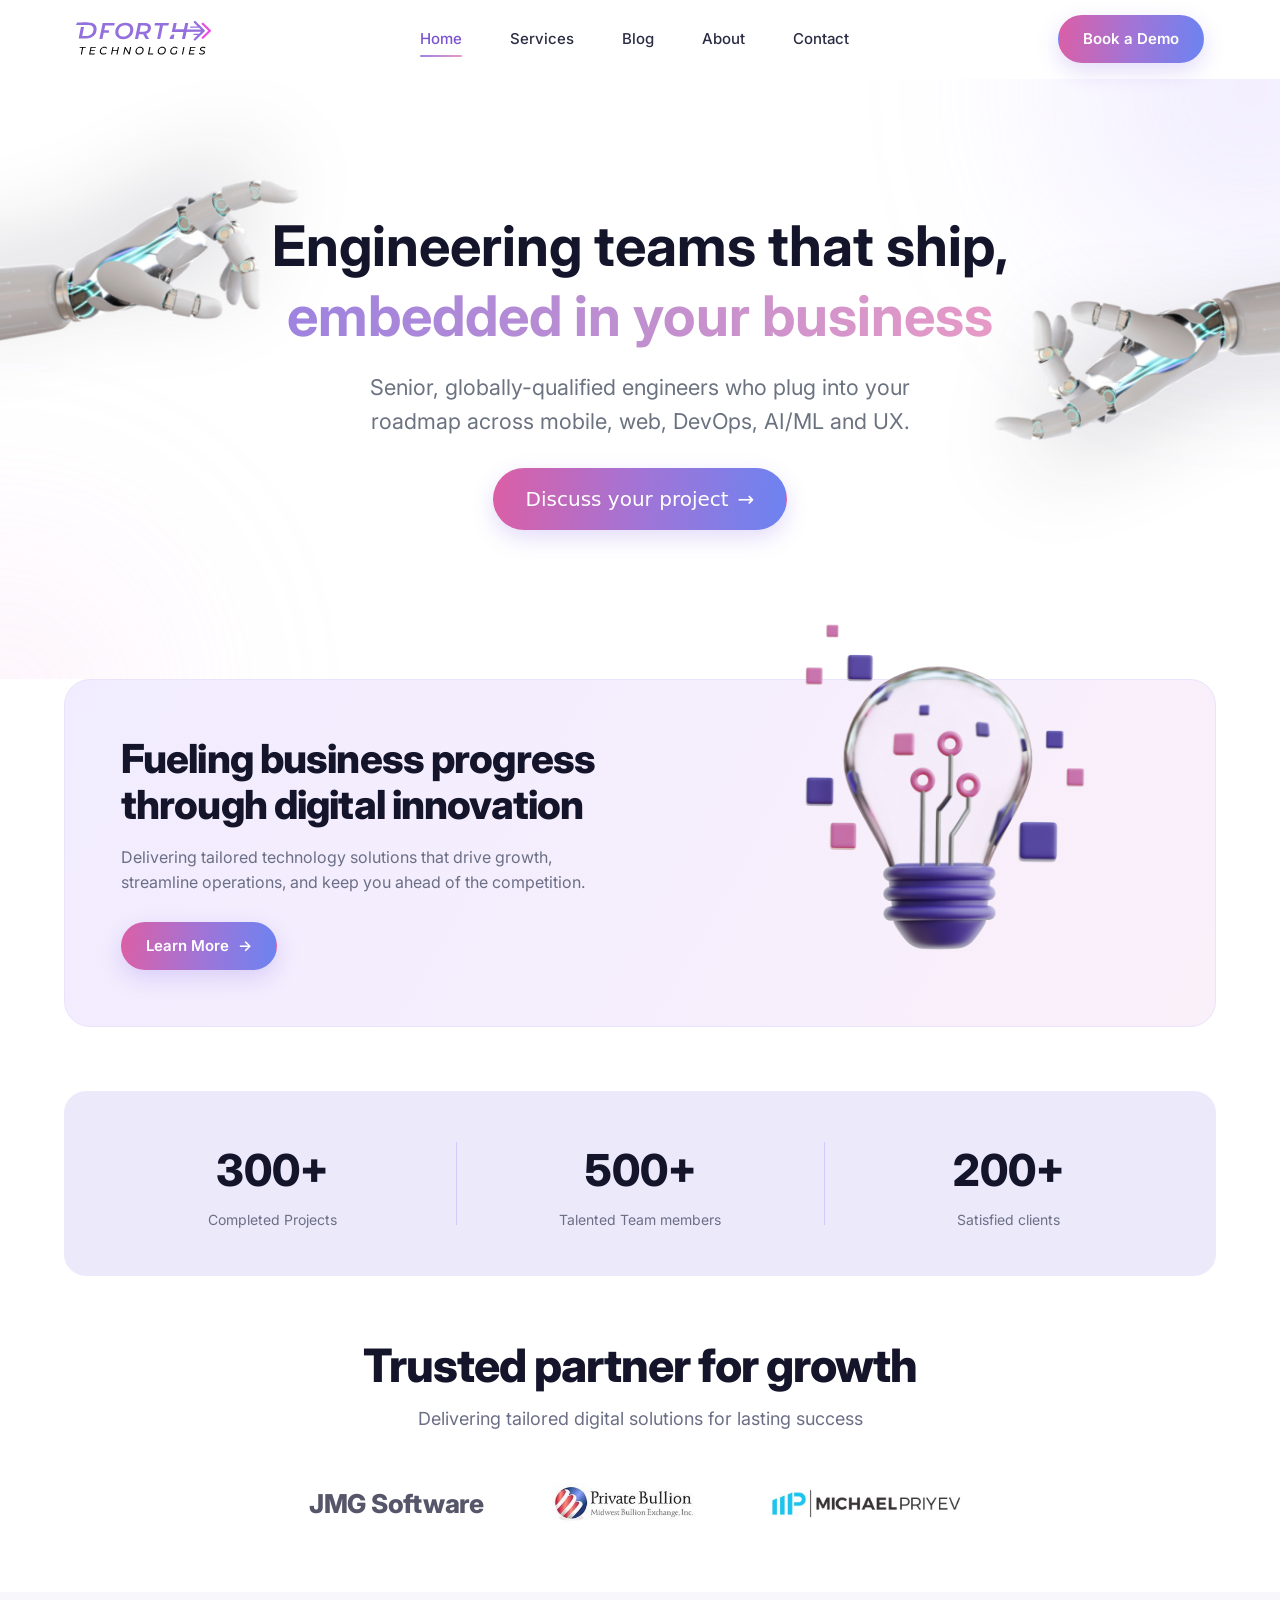
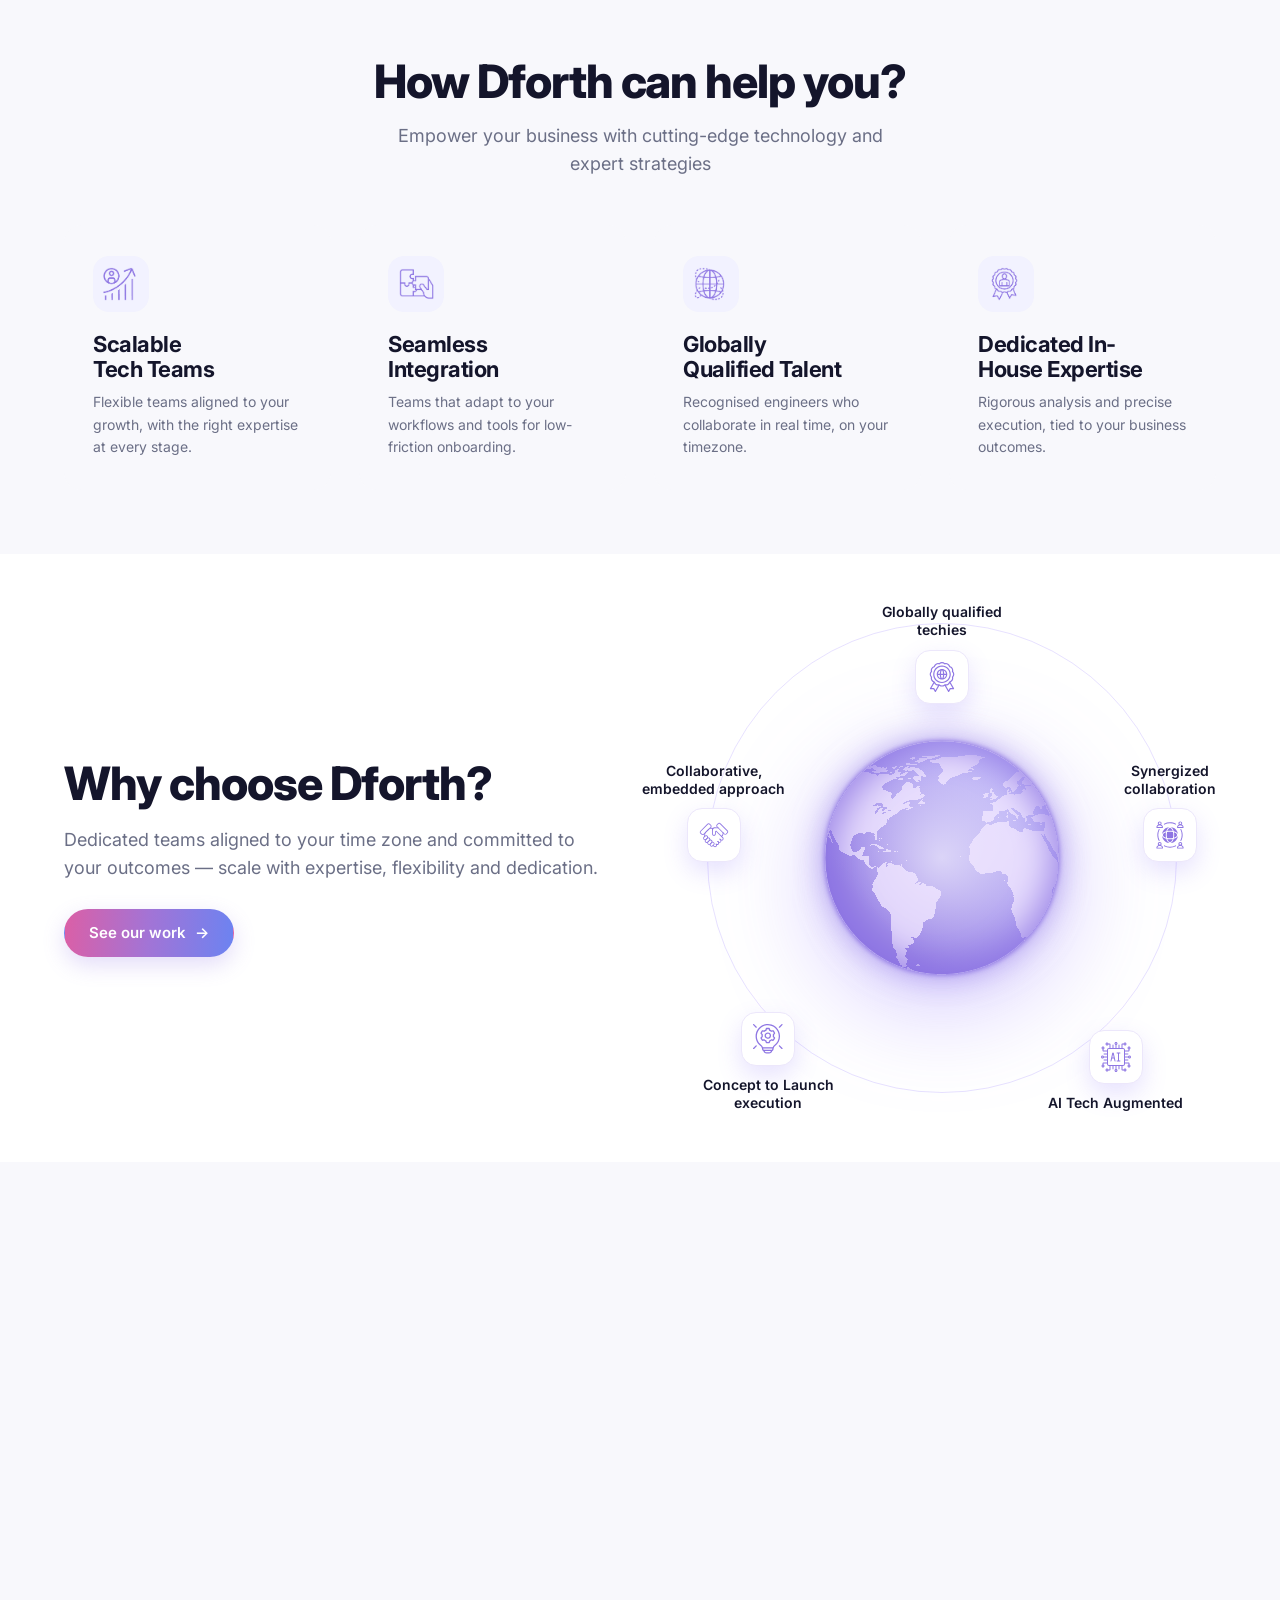
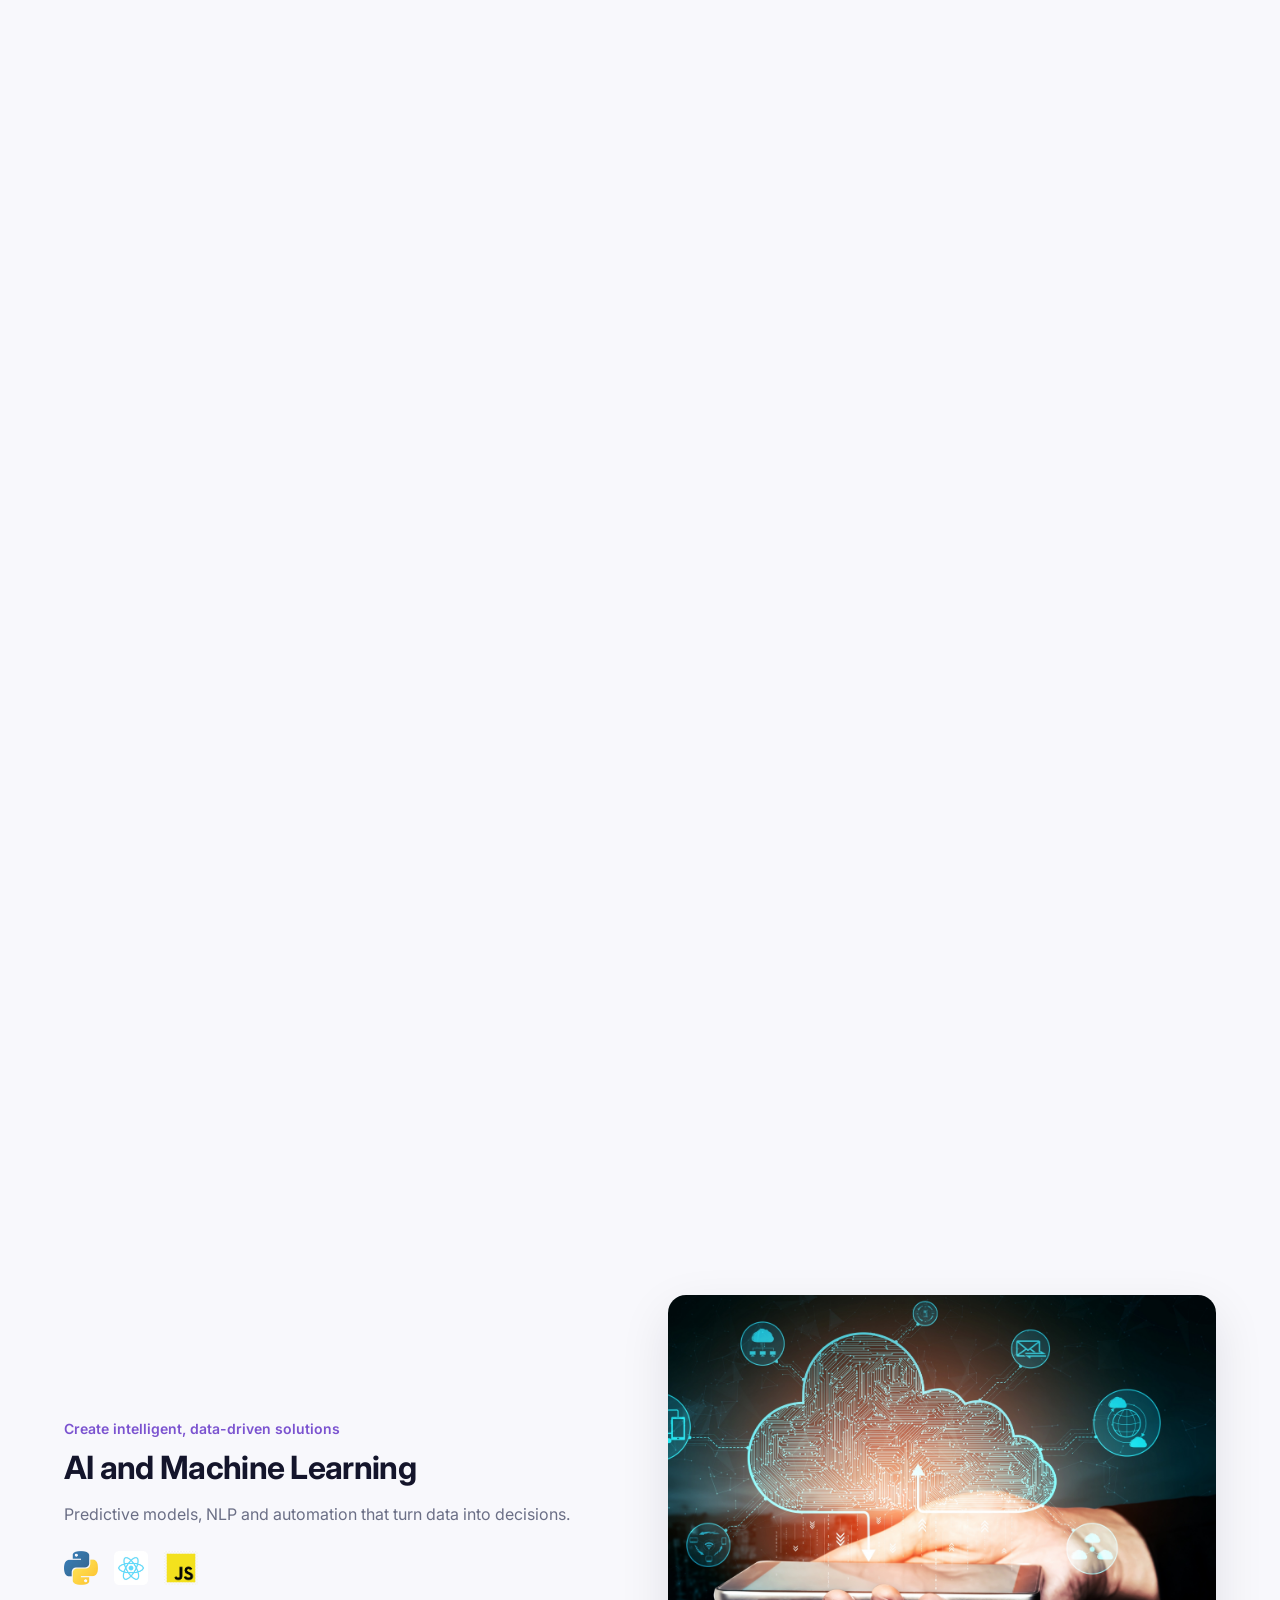
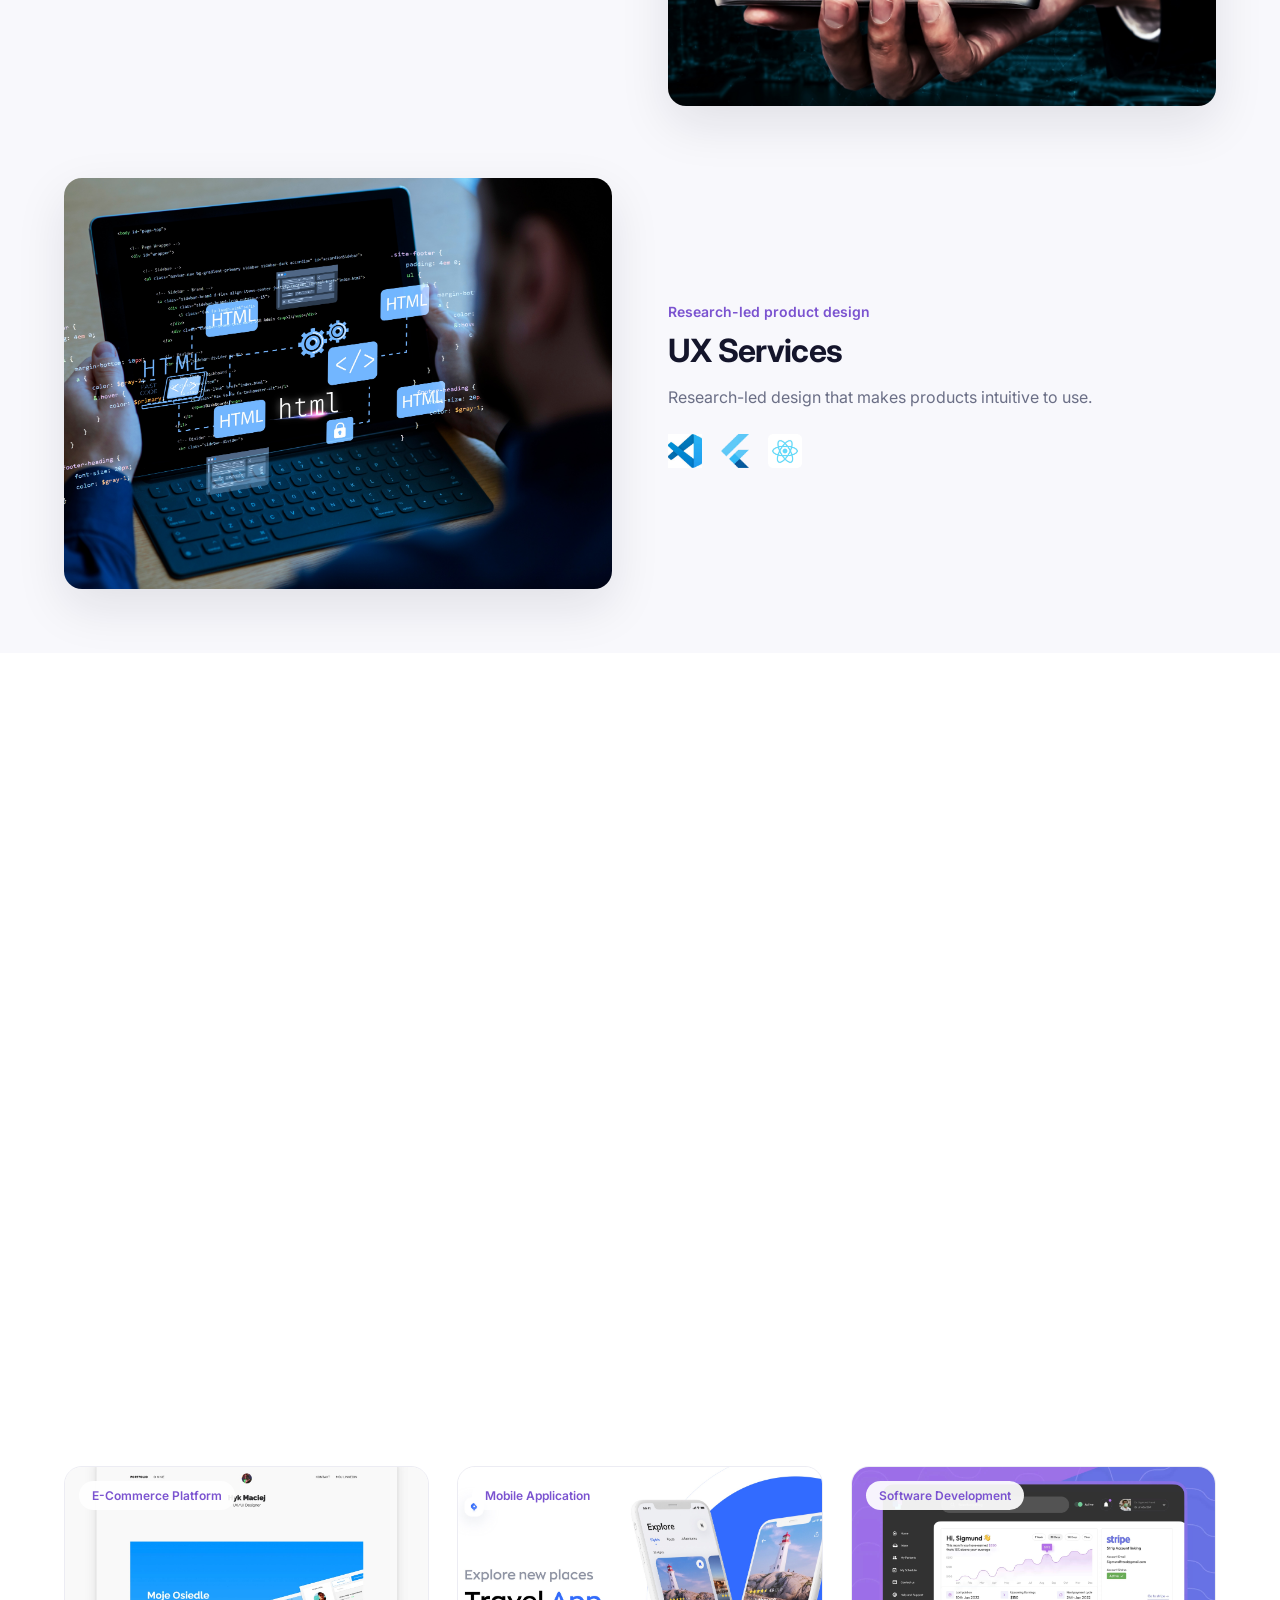
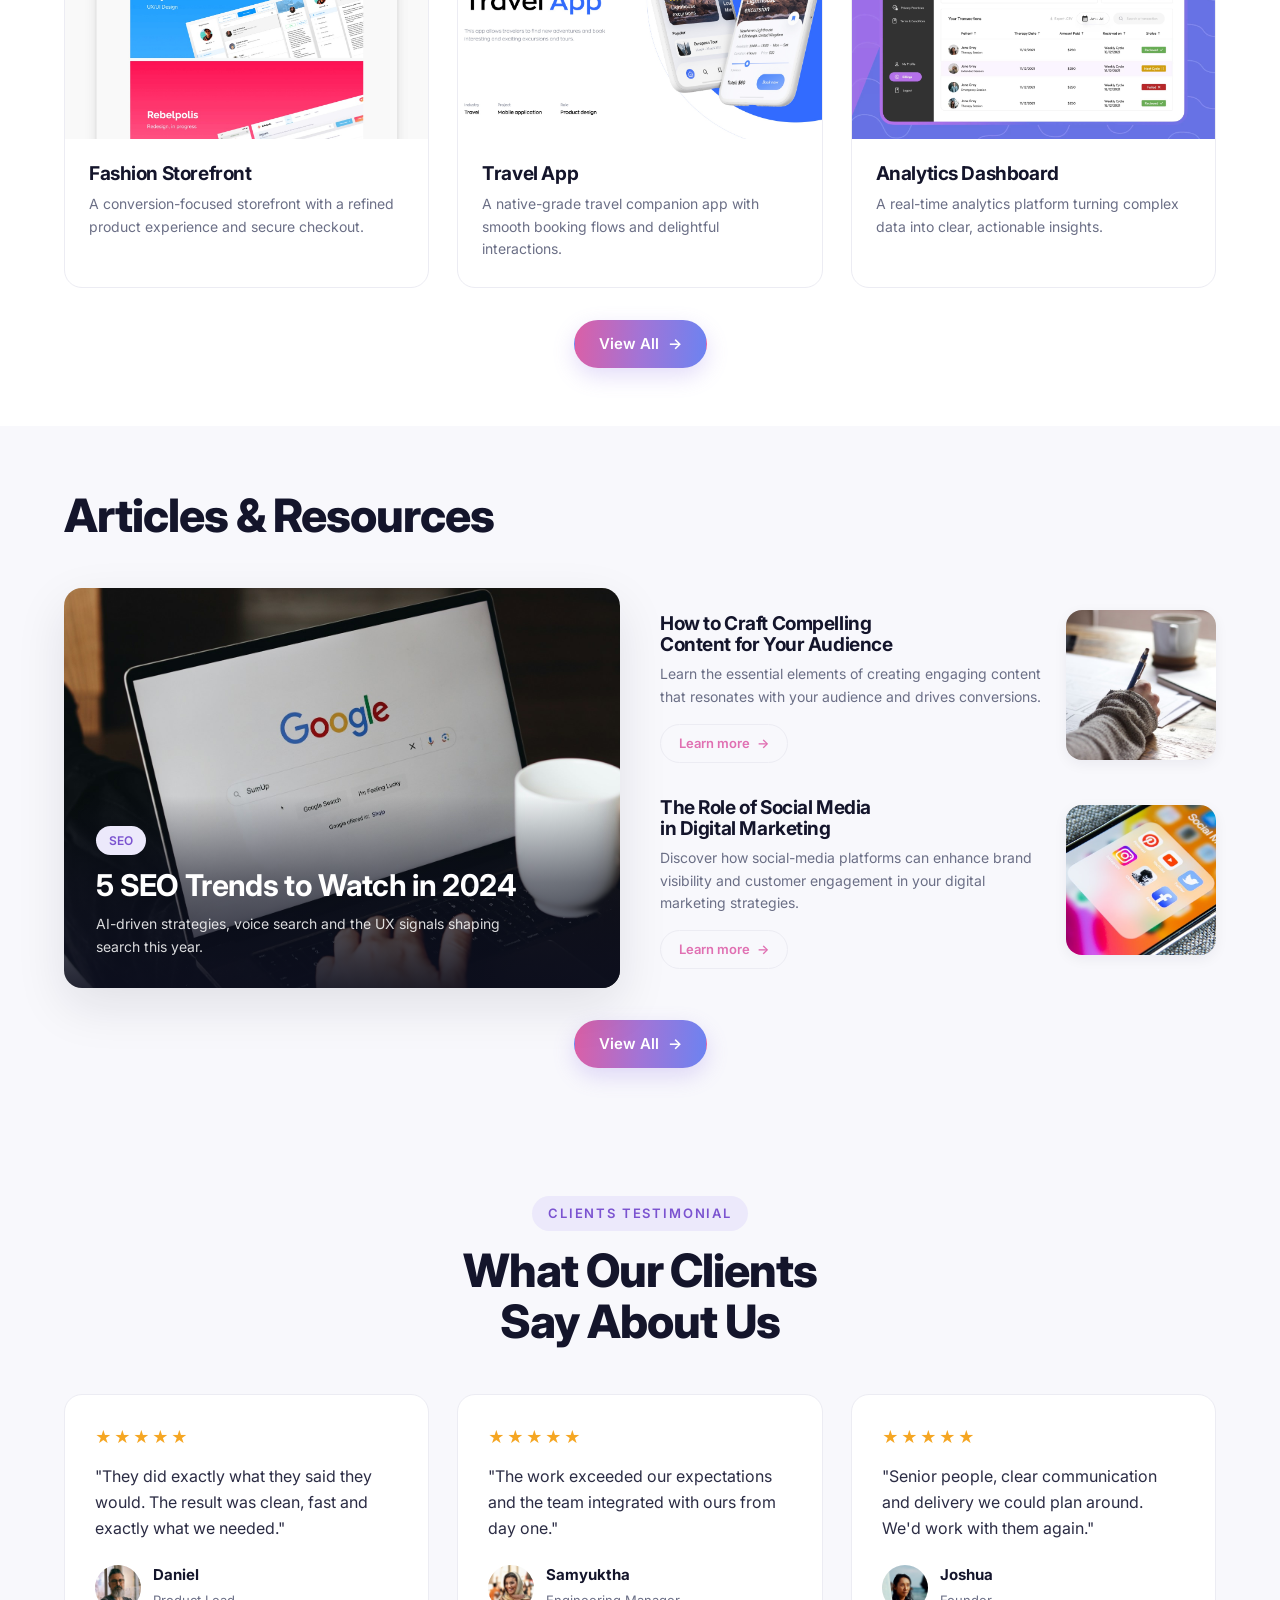
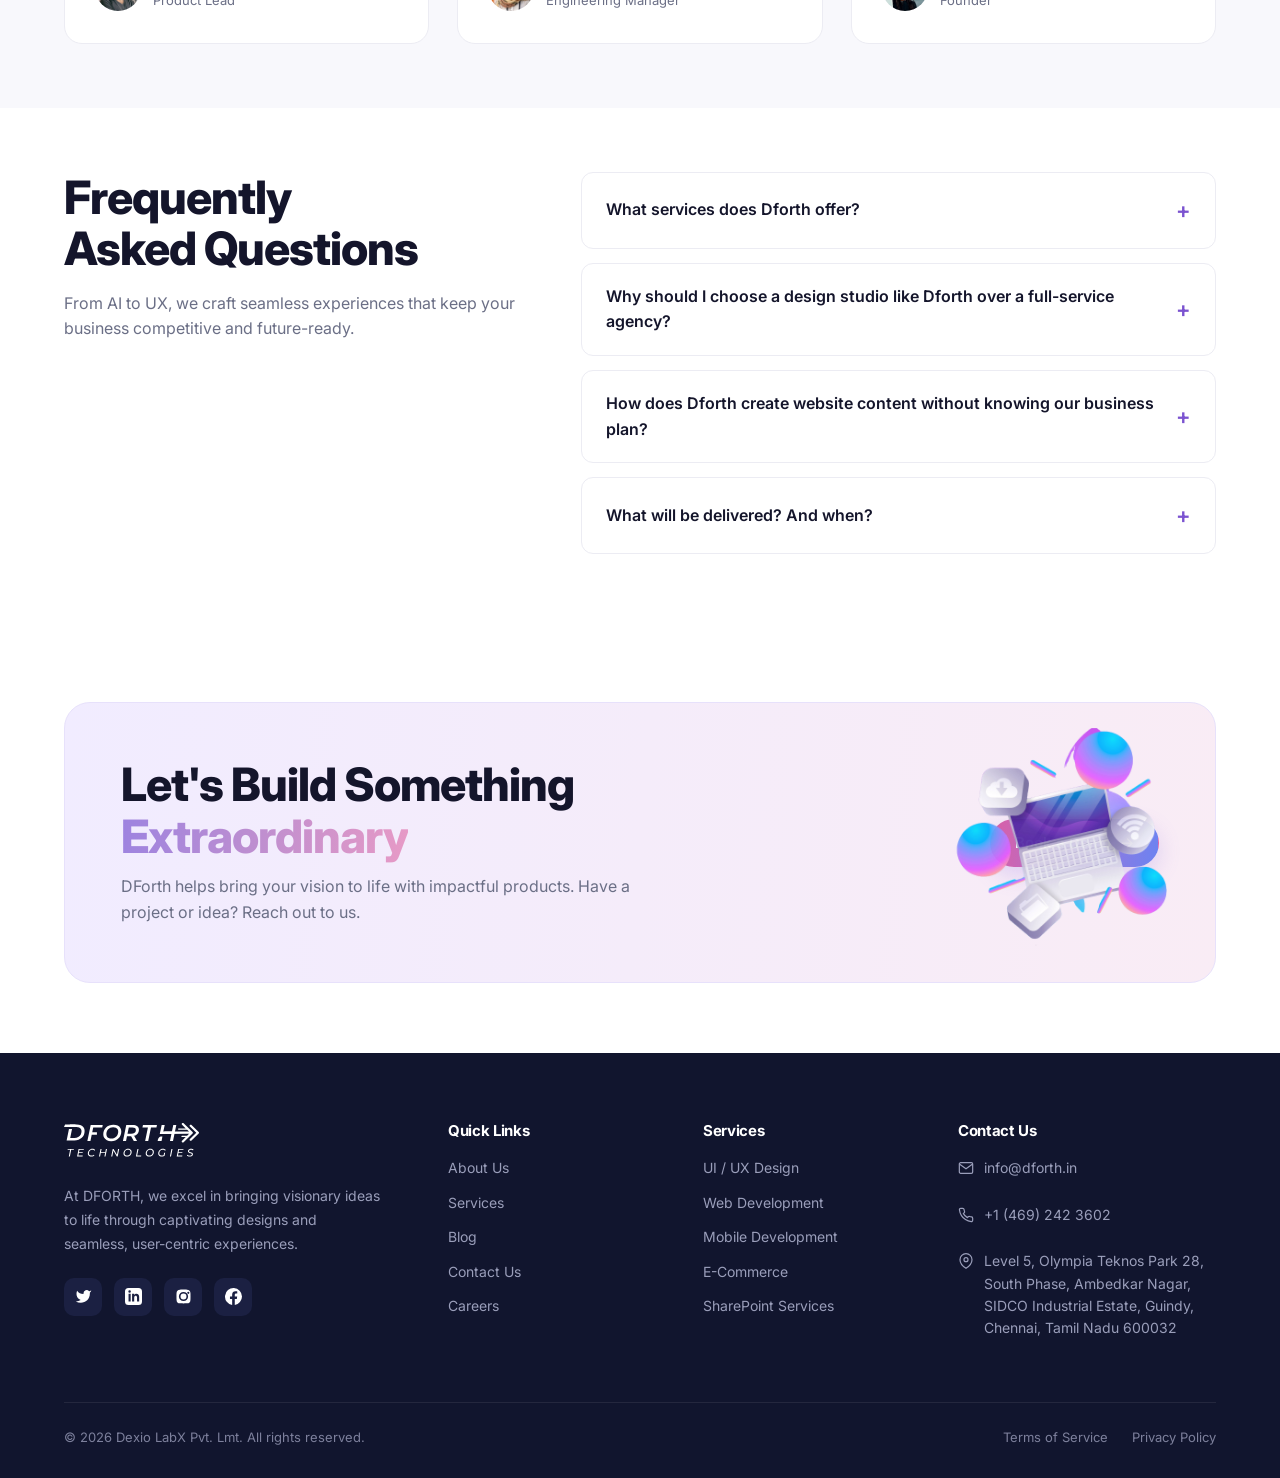
==== commit b00b3117: "Tighten homepage copy and resize hero hands - Concise hero, services, cards, FAQ and testimonial cop" ====
--- a/index.html
+++ b/index.html
@@ -44,9 +44,9 @@
     </div>
     <div class="container">
       <div class="hero__inner reveal">
-        <h1>Empowering your business with<br><span class="grad-text">right choices of dedicated tech professionals</span></h1>
-        <p>At Dforth, we excel in bringing visionary ideas to life through captivating designs and seamless, user-centric experiences.</p>
-        <a href="contact.html" class="btn btn--grad">Let's Discuss your project <span class="arrow">→</span></a>
+        <h1>Engineering teams that ship,<br><span class="grad-text">embedded in your business</span></h1>
+        <p>Senior, globally-qualified engineers who plug into your roadmap across mobile, web, DevOps, AI/ML and UX.</p>
+        <a href="contact.html" class="btn btn--grad">Discuss your project <span class="arrow">→</span></a>
       </div>
     </div>
   </section>
@@ -106,22 +106,22 @@
         <article class="card card--soft reveal">
           <div class="card__ic card__ic--img"><img src="assets/img/help-scalable.png" alt="" /></div>
           <h3>Scalable Tech Teams</h3>
-          <p>Aligned to your growth goals. Flexible teams that can scale with your project needs, ensuring the right expertise at every stage of your expansion.</p>
+          <p>Flexible teams aligned to your growth, with the right expertise at every stage.</p>
         </article>
         <article class="card card--soft reveal">
           <div class="card__ic card__ic--img"><img src="assets/img/help-integration.png" alt="" /></div>
           <h3>Seamless Integration</h3>
-          <p>With your existing operations. Our teams adapt to your workflows, tools and methodologies, making for a smooth onboarding experience.</p>
+          <p>Teams that adapt to your workflows and tools for low-friction onboarding.</p>
         </article>
         <article class="card card--soft reveal">
           <div class="card__ic card__ic--img"><img src="assets/img/help-global.png" alt="" /></div>
           <h3>Globally Qualified Talent</h3>
-          <p>Aligned to your timezone. Access globally recognised tech professionals who seamlessly integrate into your projects for real-time collaboration.</p>
+          <p>Recognised engineers who collaborate in real time, on your timezone.</p>
         </article>
         <article class="card card--soft reveal">
           <div class="card__ic card__ic--img"><img src="assets/img/help-expertise.png" alt="" /></div>
           <h3>Dedicated In-House Expertise</h3>
-          <p>Our dedicated in-house teams deliver in-depth analysis and precise project execution, tailored to your business outcomes.</p>
+          <p>Rigorous analysis and precise execution, tied to your business outcomes.</p>
         </article>
       </div>
     </div>
@@ -133,14 +133,14 @@
       <div class="why">
         <div class="reveal">
           <h2>Why choose Dforth?</h2>
-          <p class="lead">Experience seamless productivity with our dedicated teams, aligned perfectly to your time zone and fully committed to fulfilling your unique needs. Scale effortlessly with expertise, flexibility and unwavering dedication.</p>
+          <p class="lead">Dedicated teams aligned to your time zone and committed to your outcomes — scale with expertise, flexibility and dedication.</p>
           <a href="contact.html" class="btn btn--grad">See our work <span class="arrow">→</span></a>
         </div>
         <div class="why__globe reveal">
           <span class="why__ring"></span>
           <span class="why__sphere-wrap"><img class="why__sphere" src="assets/img/globe.svg" alt="Global network of professionals" width="300" height="300" /></span>
           <div class="why__tag t1"><span class="why__ic"><img src="assets/img/icon-worldwide.svg" alt="" /></span><span class="why__lbl">Globally qualified techies</span></div>
-          <div class="why__tag t2"><span class="why__ic"><img src="assets/img/icon-handshake.svg" alt="" /></span><span class="why__lbl">Comprehensive cum collaborative approach</span></div>
+          <div class="why__tag t2"><span class="why__ic"><img src="assets/img/icon-handshake.svg" alt="" /></span><span class="why__lbl">Collaborative, embedded approach</span></div>
           <div class="why__tag t3"><span class="why__ic"><img src="assets/img/icon-community.svg" alt="" /></span><span class="why__lbl">Synergized collaboration</span></div>
           <div class="why__tag t4"><span class="why__ic"><img src="assets/img/icon-bulb.svg" alt="" /></span><span class="why__lbl">Concept to Launch execution</span></div>
           <div class="why__tag t5"><span class="why__ic"><img src="assets/img/icon-microchip.svg" alt="" /></span><span class="why__lbl">AI Tech Augmented</span></div>
@@ -163,7 +163,7 @@
         <div>
           <span class="eyebrow-text">High-performance mobile apps</span>
           <h3>Mobile App Development</h3>
-          <p>Unlock the full potential of your business with cutting-edge mobile app development tailored to today's fast-evolving digital landscape. From native and cross-platform solutions to seamless UI/UX design, our team delivers high-performance apps that engage users and enhance functionality — adapting to market demands rapidly to keep a competitive edge.</p>
+          <p>Native and cross-platform apps built for performance and clean UX.</p>
           <div class="tech-icons"><img src="assets/img/tech-react.png" alt="React" /><img src="assets/img/tech-flutter.png" alt="Flutter" /><img src="assets/img/tech-js.png" alt="JavaScript" /><img src="assets/img/tech-slack.png" alt="Slack" /></div>
         </div>
       </div>
@@ -172,9 +172,9 @@
       <div class="frow frow--rev reveal">
         <div class="frow__media"><img src="assets/img/svc-devops.jpeg" alt="DevOps and cloud infrastructure" /></div>
         <div>
-          <span class="eyebrow-text">Build responsive</span>
+          <span class="eyebrow-text">Faster, safer releases</span>
           <h3>DevOps</h3>
-          <p>Accelerate your software lifecycle with DevOps solutions engineered for agility, automation and resilience. Our experts integrate continuous integration, continuous deployment (CI/CD) and infrastructure as code to streamline development pipelines and reduce time-to-market. By fostering a culture of collaboration and innovation, we help you minimise risks, optimise costs and boost productivity.</p>
+          <p>CI/CD, automation and infrastructure-as-code that shorten release cycles.</p>
           <div class="tech-icons"><img src="assets/img/tech-python.png" alt="Python" /><img src="assets/img/tech-intellij.png" alt="IntelliJ IDEA" /><img src="assets/img/tech-vscode.png" alt="VS Code" /><img src="assets/img/tech-slack.png" alt="Slack" /></div>
         </div>
       </div>
@@ -185,7 +185,7 @@
         <div>
           <span class="eyebrow-text">Dynamic, SEO-focused websites</span>
           <h3>Website Development</h3>
-          <p>Bring your brand to life online with dynamic website development that combines performance, aesthetics and SEO-focused architecture. Our full-stack developers create responsive, secure and high-speed websites that engage users across devices and drive measurable results. With expertise in modern frameworks and CMS platforms, we deliver solutions tailored to your unique business needs.</p>
+          <p>Fast, responsive, SEO-ready sites on modern frameworks.</p>
           <div class="tech-icons"><img src="assets/img/tech-html.png" alt="HTML5" /><img src="assets/img/tech-css.png" alt="CSS3" /><img src="assets/img/tech-js.png" alt="JavaScript" /><img src="assets/img/tech-vscode.png" alt="VS Code" /></div>
         </div>
       </div>
@@ -196,7 +196,7 @@
         <div>
           <span class="eyebrow-text">Create intelligent, data-driven solutions</span>
           <h3>AI and Machine Learning</h3>
-          <p>Transform your business with intelligent solutions powered by AI and Machine Learning. Our data scientists and engineers leverage cutting-edge algorithms, natural language processing and predictive analytics to unlock valuable insights and enhance decision-making. From customer-behaviour prediction to automated workflows, our AI solutions empower your business to operate smarter and faster.</p>
+          <p>Predictive models, NLP and automation that turn data into decisions.</p>
           <div class="tech-icons"><img src="assets/img/tech-python.png" alt="Python" /><img src="assets/img/tech-react.png" alt="React" /><img src="assets/img/tech-js.png" alt="JavaScript" /></div>
         </div>
       </div>
@@ -205,9 +205,9 @@
       <div class="frow reveal">
         <div class="frow__media"><img src="assets/img/svc-ux.jpeg" alt="UX design and prototyping" /></div>
         <div>
-          <span class="eyebrow-text">Streamline collaboration and data management</span>
+          <span class="eyebrow-text">Research-led product design</span>
           <h3>UX Services</h3>
-          <p>Enhance user satisfaction and drive engagement with our UX services that place your audience at the heart of design. Through in-depth user research, wireframing and interactive prototyping, we create seamless, intuitive experiences across all digital touchpoints. Our UX experts focus on usability, accessibility and aesthetic appeal to craft designs that not only look great but feel effortless to navigate.</p>
+          <p>Research-led design that makes products intuitive to use.</p>
           <div class="tech-icons"><img src="assets/img/tech-vscode.png" alt="VS Code" /><img src="assets/img/tech-flutter.png" alt="Flutter" /><img src="assets/img/tech-react.png" alt="React" /></div>
         </div>
       </div>
@@ -220,19 +220,19 @@
       <div class="promo reveal">
         <div>
           <h2>Create a software development team with us.</h2>
-          <p>Let Dforth's talent bring your ideas to life, with a commitment to excellence that spans the globe. Contact us today to see how we can help drive your success.</p>
+          <p>Let Dforth's talent bring your ideas to life, with a commitment to excellence that spans the globe.</p>
           <a href="contact.html" class="btn btn--grad">Get a quote <span class="arrow">→</span></a>
         </div>
         <div class="promo__boxes">
           <div class="promo__box">
             <div class="ic"><svg viewBox="0 0 24 24" fill="none" stroke-width="1.8"><path d="M13 2L3 14h7l-1 8 10-12h-7z"/></svg></div>
             <strong>Boost Efficiency</strong>
-            <span>Assignments typically take 10–15 weeks, causing significant business delays.</span>
+            <span>Typical hires take 10–15 weeks to land. We embed proven engineers in days.</span>
           </div>
           <div class="promo__box">
             <div class="ic"><svg viewBox="0 0 24 24" fill="none" stroke-width="1.8"><circle cx="12" cy="12" r="3"/><path d="M19 12a7 7 0 0 0-.1-1l2-1.6-2-3.4-2.4 1a7 7 0 0 0-1.7-1l-.4-2.5H10.6l-.4 2.5a7 7 0 0 0-1.7 1l-2.4-1-2 3.4 2 1.6a7 7 0 0 0 0 2l-2 1.6 2 3.4 2.4-1a7 7 0 0 0 1.7 1l.4 2.5h3.8l.4-2.5a7 7 0 0 0 1.7-1l2.4 1 2-3.4-2-1.6a7 7 0 0 0 .1-1z"/></svg></div>
-            <strong>Customise Solutions</strong>
-            <span>Tailor services to meet your unique business needs for maximum impact.</span>
+            <strong>Tailored Solutions</strong>
+            <span>Scope, stack and cadence tuned to your business for maximum impact.</span>
           </div>
         </div>
       </div>
@@ -248,8 +248,8 @@
       </div>
       <div class="case-grid">
         <article class="case reveal">
-          <div class="case__media"><span class="tag">E-Commerce Platform</span><img src="assets/img/case-nike.jpeg" alt="Nike Fashion website" /></div>
-          <div class="case__body"><h3>Nike Fashion — Website</h3><p>A conversion-focused storefront with a refined product experience and seamless secure checkout.</p></div>
+          <div class="case__media"><span class="tag">E-Commerce Platform</span><img src="assets/img/case-nike.jpeg" alt="Fashion e-commerce storefront" /></div>
+          <div class="case__body"><h3>Fashion Storefront</h3><p>A conversion-focused storefront with a refined product experience and secure checkout.</p></div>
         </article>
         <article class="case reveal">
           <div class="case__media"><span class="tag">Mobile Application</span><img src="assets/img/case-travel.jpeg" alt="Travel app" /></div>
@@ -274,7 +274,7 @@
           <div class="feature-card__overlay">
             <span class="tag">SEO</span>
             <h3>5 SEO Trends to Watch in 2024</h3>
-            <p>Explore the top SEO trends that will shape digital marketing in 2024, including AI-driven strategies, voice search optimization and user experience improvements.</p>
+            <p>AI-driven strategies, voice search and the UX signals shaping search this year.</p>
           </div>
         </a>
         <div class="articles-list">
@@ -308,9 +308,9 @@
         <h2>What Our Clients Say About Us</h2>
       </div>
       <div class="quotes">
-        <figure class="quote reveal"><div class="quote__stars">★★★★★</div><p>"Website design did exactly what you said it does. Just what I was looking for. Nice work on our website design."</p><figcaption class="quote__who"><span class="quote__av"><img src="assets/img/avatar-2.jpeg" alt="Daniel" /></span><div><strong>Daniel</strong><span>Customer Web Consultant</span></div></figcaption></figure>
-        <figure class="quote reveal"><div class="quote__stars">★★★★★</div><p>"The design of the website is truly exceptional. It exceeded all my expectations and requirements. Great job, team."</p><figcaption class="quote__who"><span class="quote__av"><img src="assets/img/avatar-1.jpeg" alt="Samyuktha" /></span><div><strong>Samyuktha</strong><span>Customer Web Consultant</span></div></figcaption></figure>
-        <figure class="quote reveal"><div class="quote__stars">★★★★★</div><p>"The design of the website is truly exceptional. It exceeded all my expectations and requirements. Great work."</p><figcaption class="quote__who"><span class="quote__av"><img src="assets/img/avatar-3.jpeg" alt="Joshua" /></span><div><strong>Joshua</strong><span>Customer Web Consultant</span></div></figcaption></figure>
+        <figure class="quote reveal"><div class="quote__stars">★★★★★</div><p>"They did exactly what they said they would. The result was clean, fast and exactly what we needed."</p><figcaption class="quote__who"><span class="quote__av"><img src="assets/img/avatar-2.jpeg" alt="Daniel" /></span><div><strong>Daniel</strong><span>Product Lead</span></div></figcaption></figure>
+        <figure class="quote reveal"><div class="quote__stars">★★★★★</div><p>"The work exceeded our expectations and the team integrated with ours from day one."</p><figcaption class="quote__who"><span class="quote__av"><img src="assets/img/avatar-1.jpeg" alt="Samyuktha" /></span><div><strong>Samyuktha</strong><span>Engineering Manager</span></div></figcaption></figure>
+        <figure class="quote reveal"><div class="quote__stars">★★★★★</div><p>"Senior people, clear communication and delivery we could plan around. We'd work with them again."</p><figcaption class="quote__who"><span class="quote__av"><img src="assets/img/avatar-3.jpeg" alt="Joshua" /></span><div><strong>Joshua</strong><span>Founder</span></div></figcaption></figure>
       </div>
     </div>
   </section>
@@ -321,7 +321,7 @@
       <div class="faq-split">
         <div class="faq-split__intro reveal">
           <h2>Frequently Asked Questions</h2>
-          <p>Your digital partner for impactful, user-focused solutions. From AI to UX/UI, we craft seamless experiences to keep your business competitive and future-ready. Let's create something remarkable together.</p>
+          <p>From AI to UX, we craft seamless experiences that keep your business competitive and future-ready.</p>
         </div>
         <div class="faq reveal">
           <div class="faq__item">
--- a/assets/css/styles.css
+++ b/assets/css/styles.css
@@ -462,11 +462,11 @@
 .hero--center .btn { font-family: -apple-system, "SF Pro Display", "SF Pro", system-ui, sans-serif; font-size: 20px; font-weight: 500; padding: 14px 32px; }
 .hero__hand { position: absolute; z-index: 1; pointer-events: none; user-select: none; }
 .hero__hand img { width: 100%; filter: drop-shadow(0 24px 44px rgba(20,21,43,.16)); }
-.hero__hand--r { width: clamp(360px, 48vw, 680px); left: auto; right: -10%; top: 30%; animation: float 6s ease-in-out infinite; }
+.hero__hand--r { width: clamp(220px, 30vw, 420px); left: auto; right: -6%; top: 30%; animation: float 6s ease-in-out infinite; }
 .hero__hand--r img { transform: rotate(-25deg); }
-.hero__hand--l { width: clamp(360px, 48vw, 680px); right: auto; left: -8%; top: 20%; animation: float 6s ease-in-out infinite 1.5s; }
+.hero__hand--l { width: clamp(220px, 30vw, 420px); right: auto; left: -5%; top: 20%; animation: float 6s ease-in-out infinite 1.5s; }
 .hero__hand--l img { transform: rotate(155deg); }
-@media (max-width: 1200px) { .hero__hand--r { width: 44vw; right: -10%; } .hero__hand--l { width: 44vw; left: -10%; } }
+@media (max-width: 1200px) { .hero__hand--r { width: 28vw; right: -8%; } .hero__hand--l { width: 28vw; left: -8%; } }
 @media (max-width: 980px) { .hero__hand { display: none; } }
 
 /* ---- Promo card (Fueling progress / Create a team) ---- */
